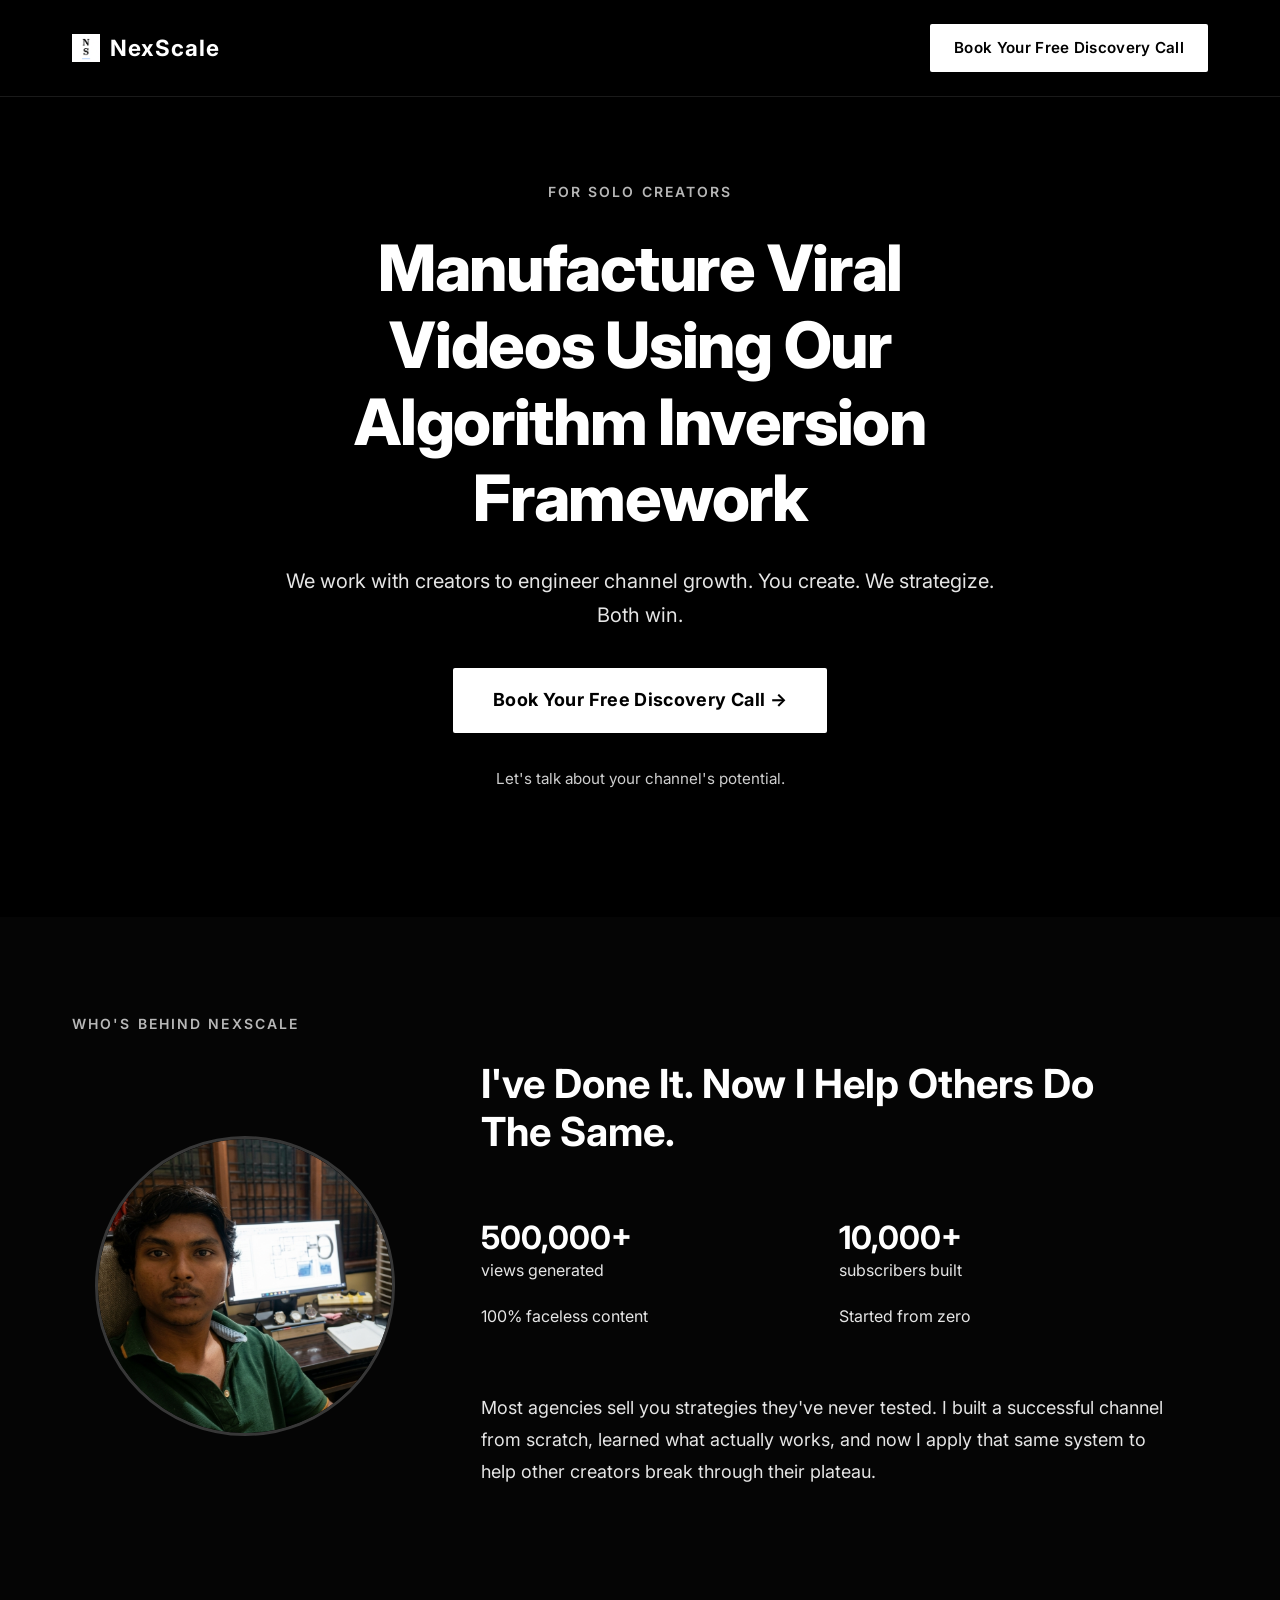
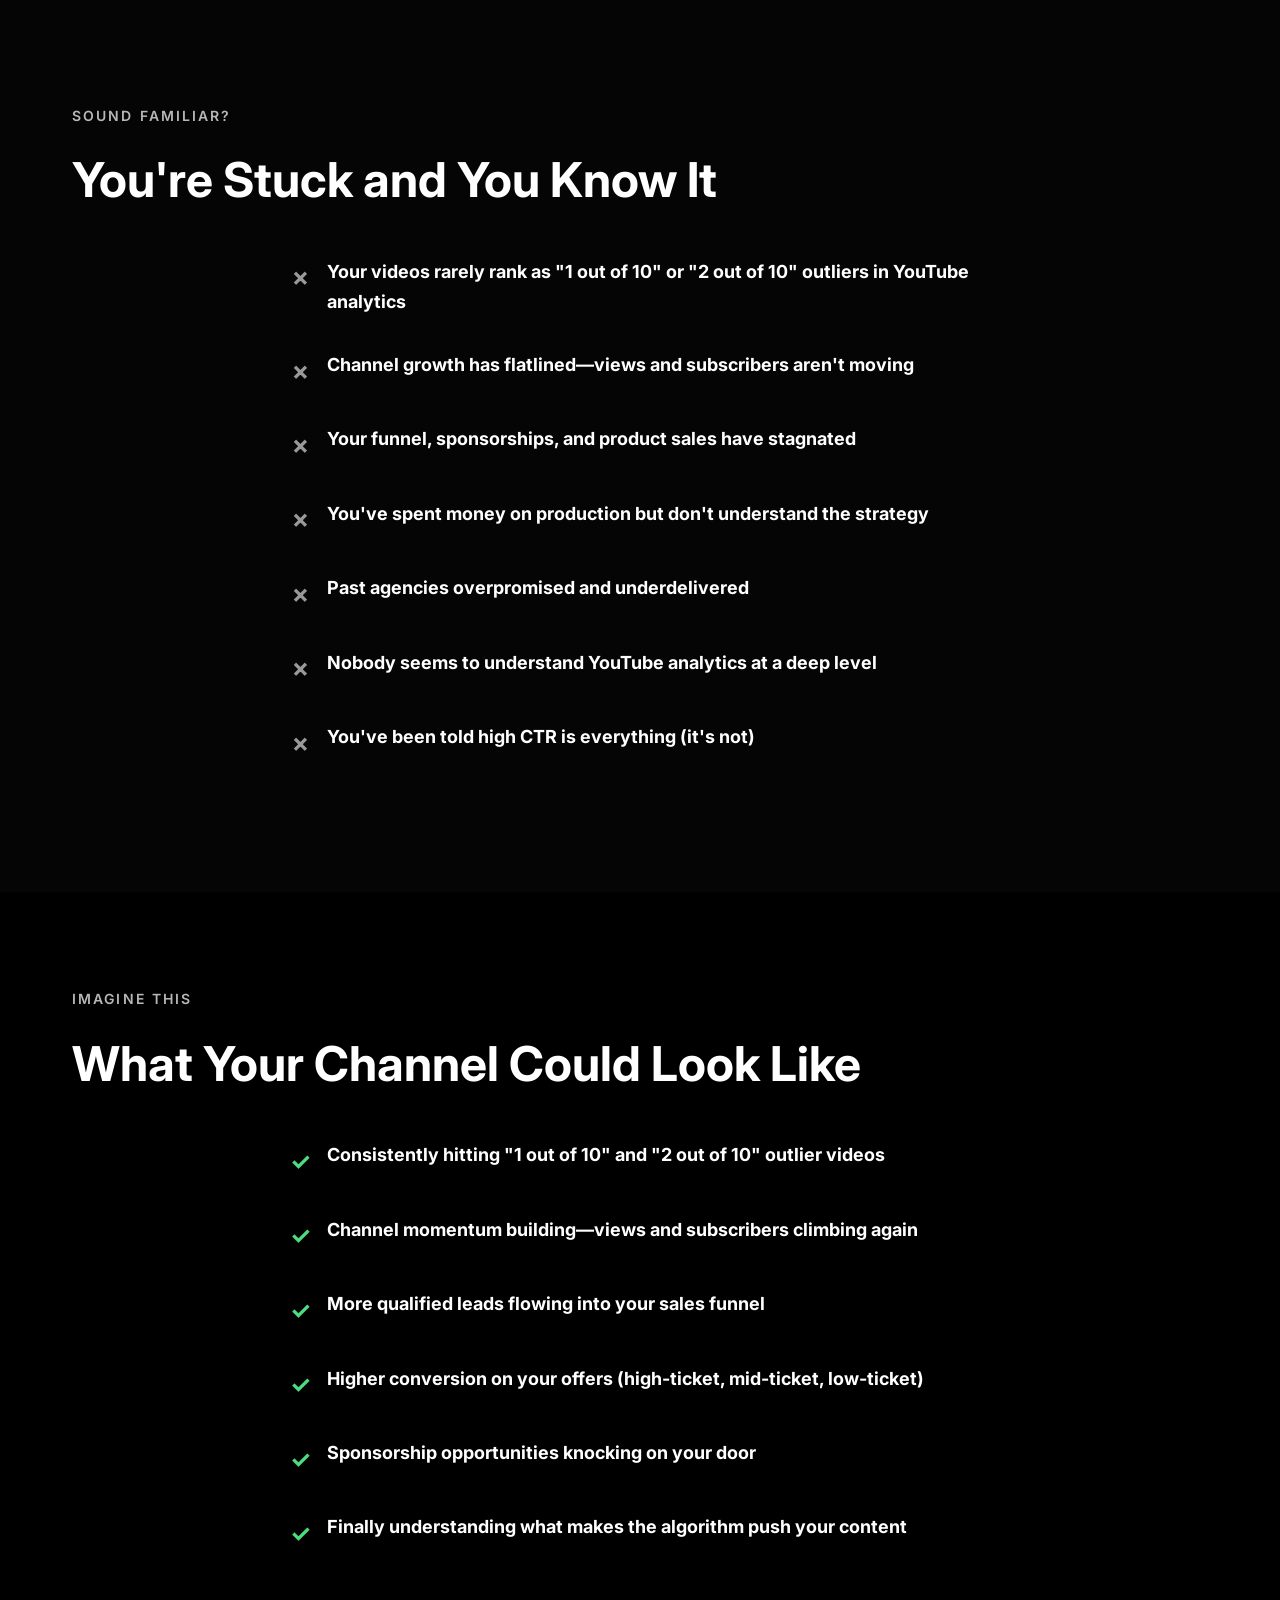
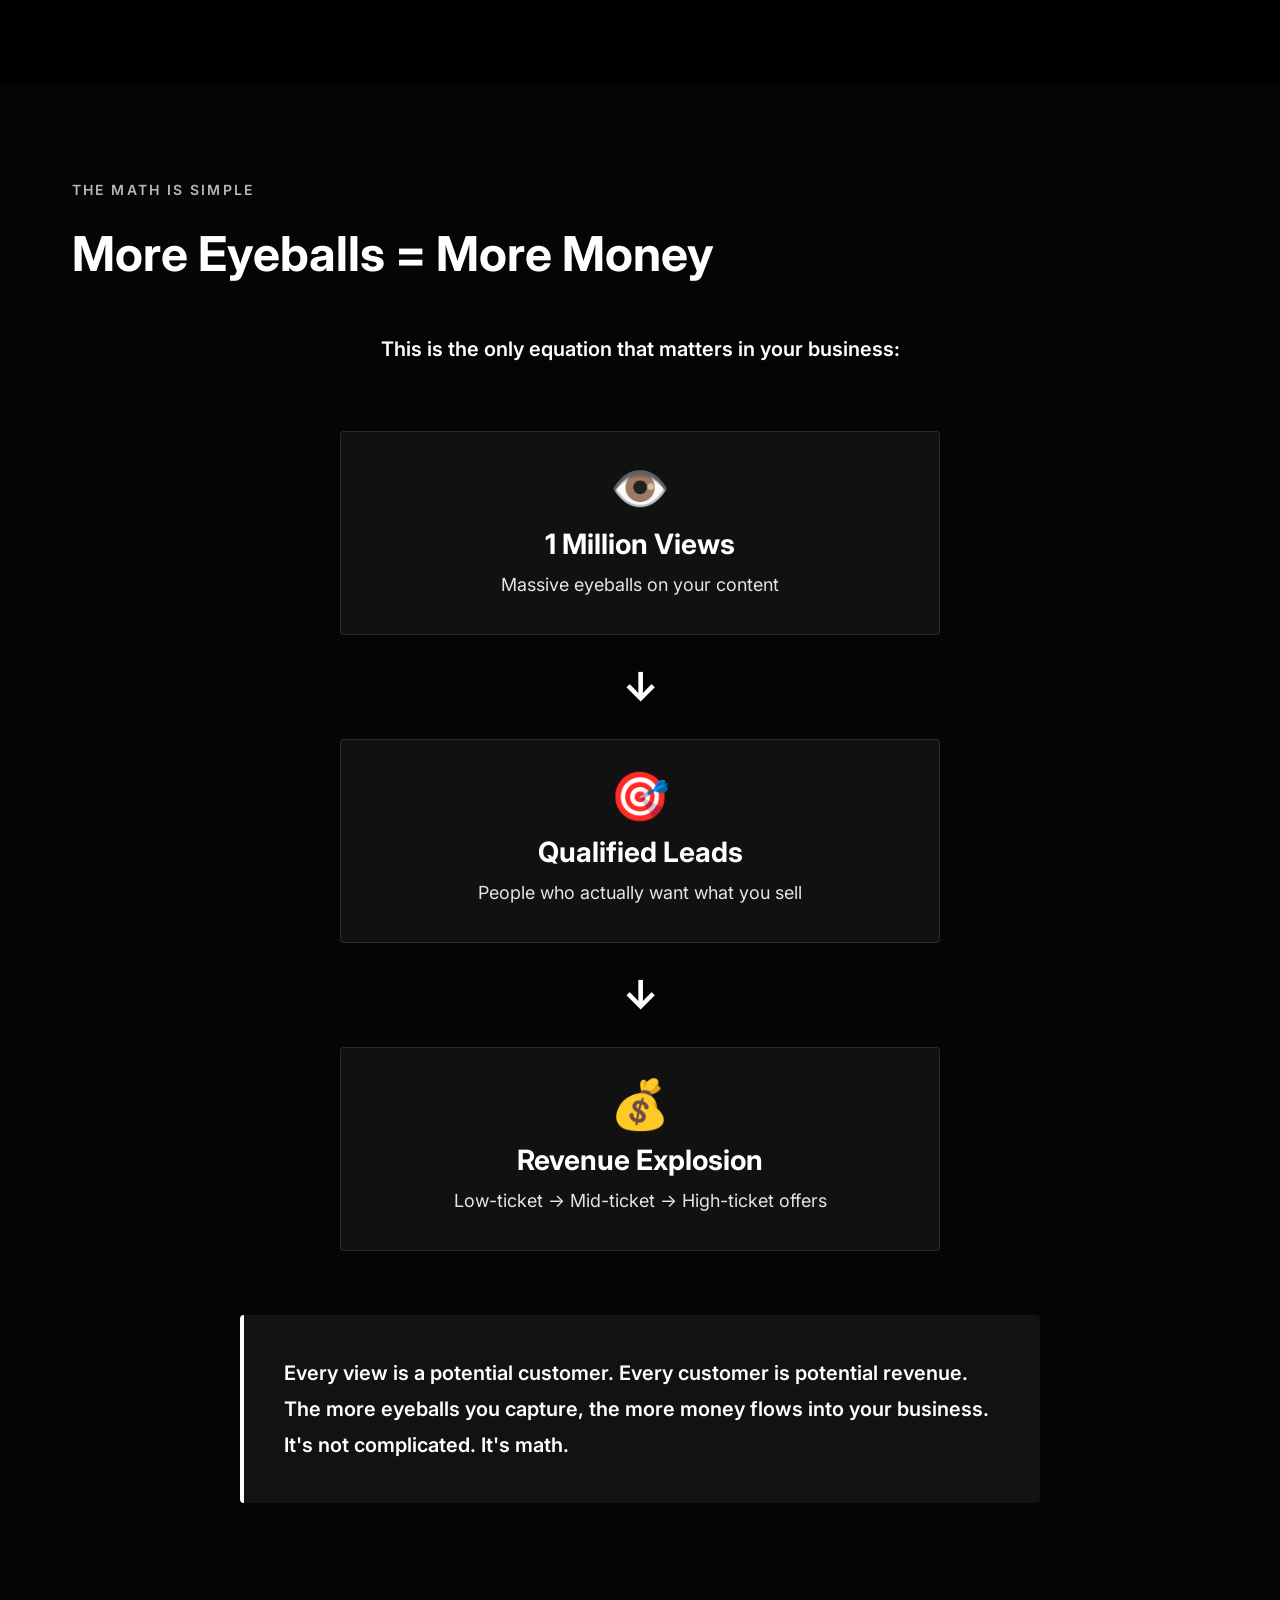
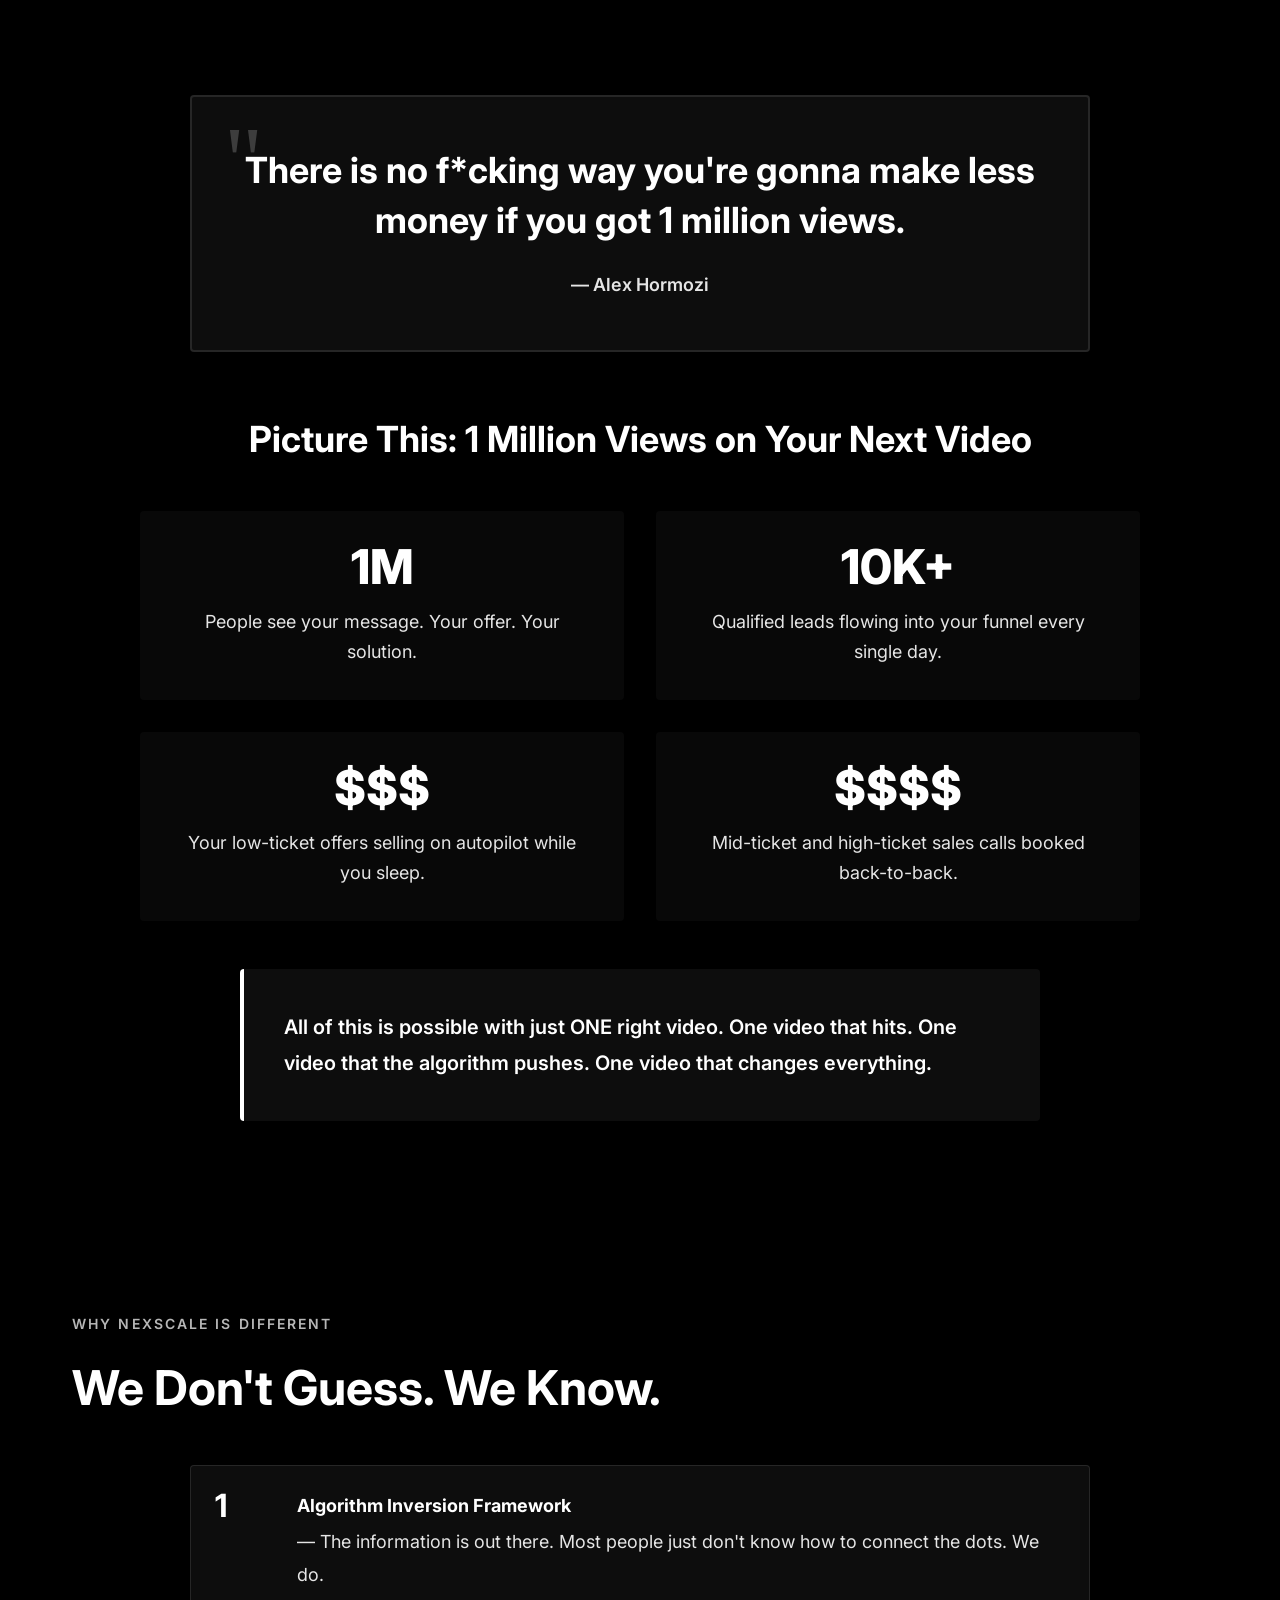
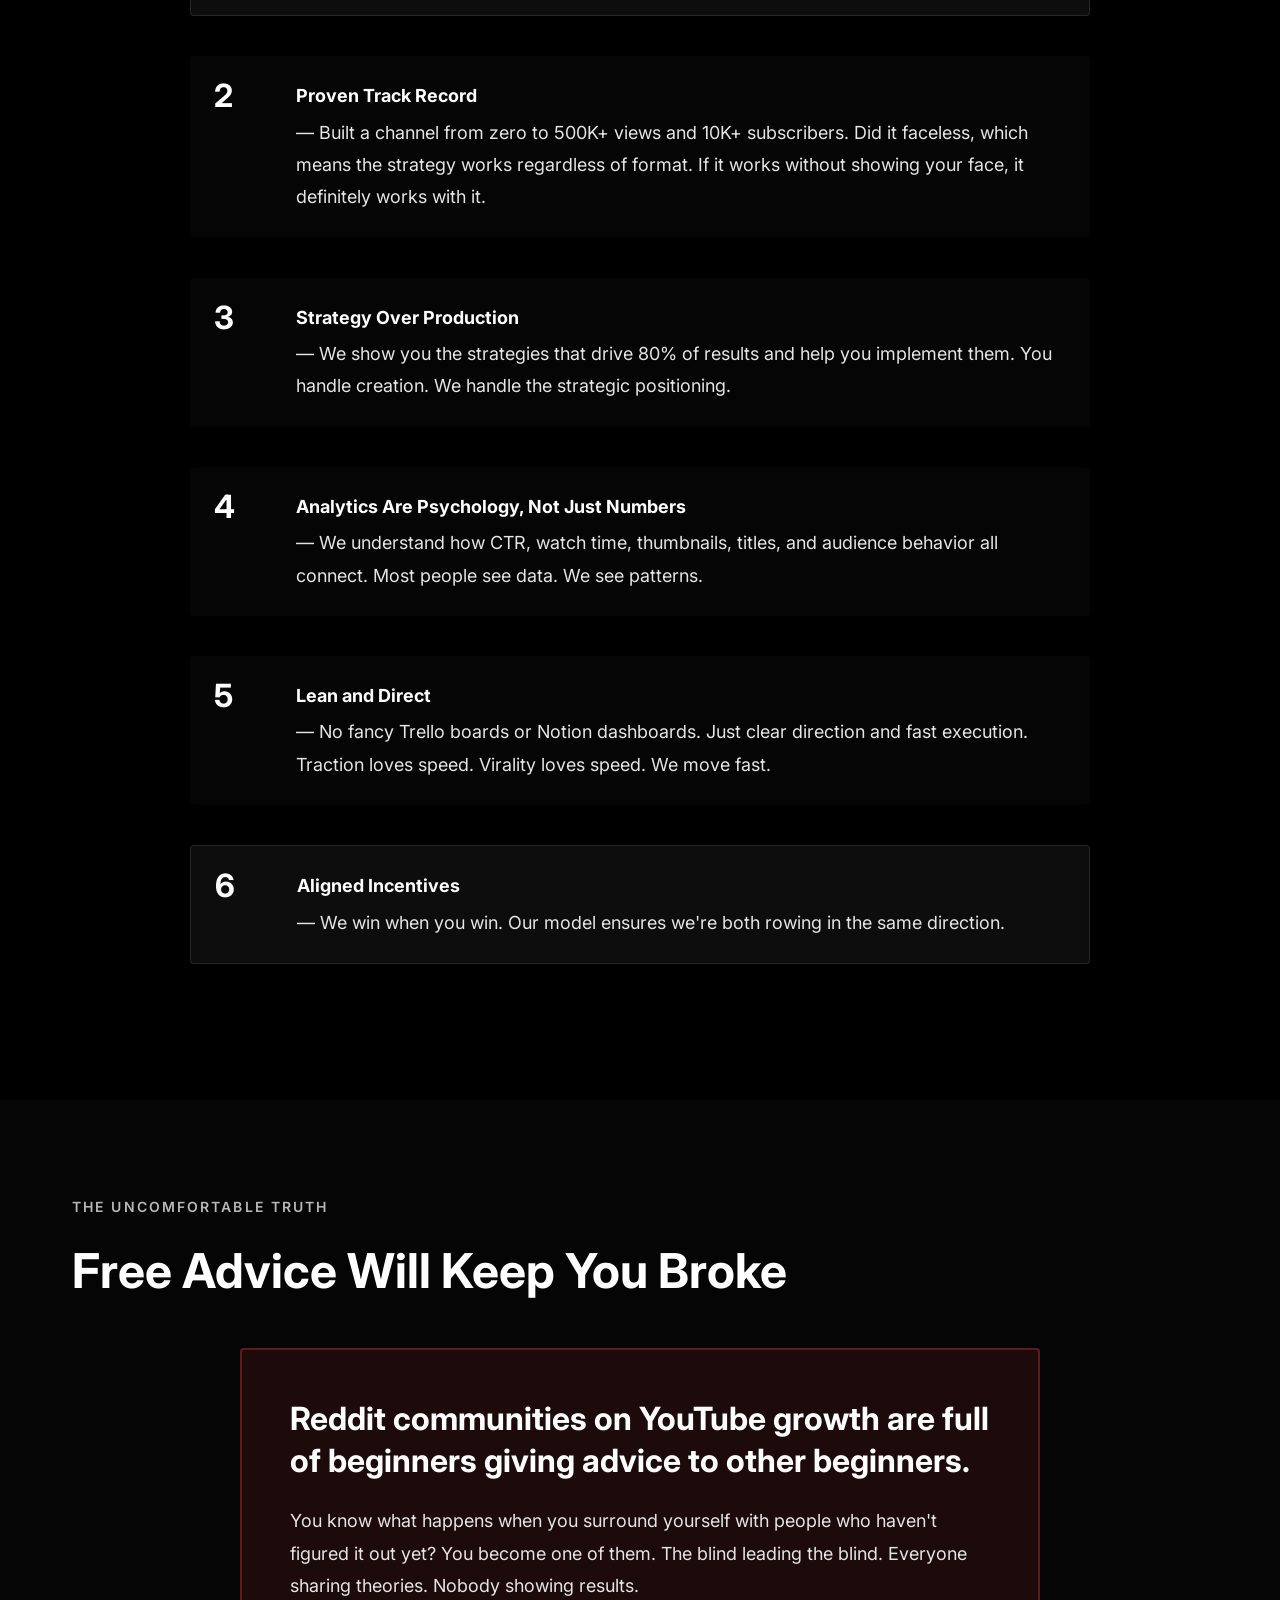
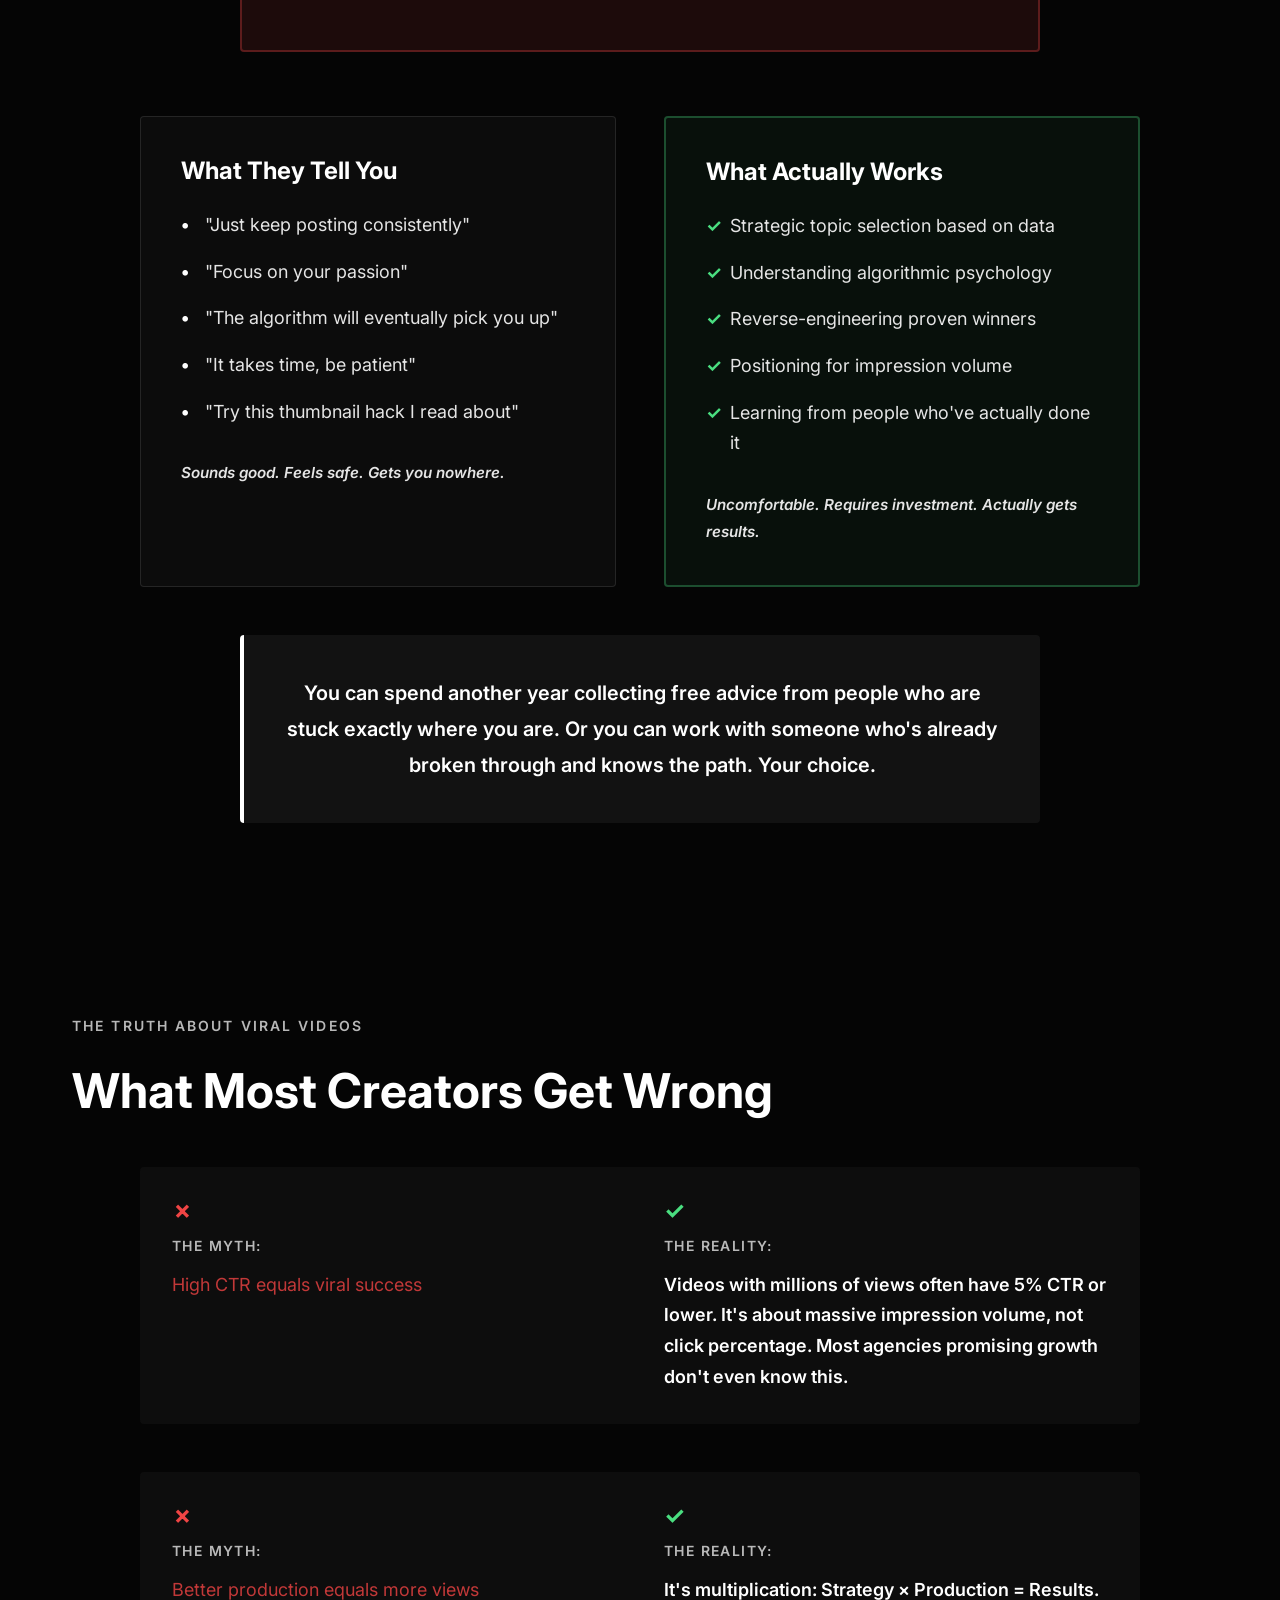
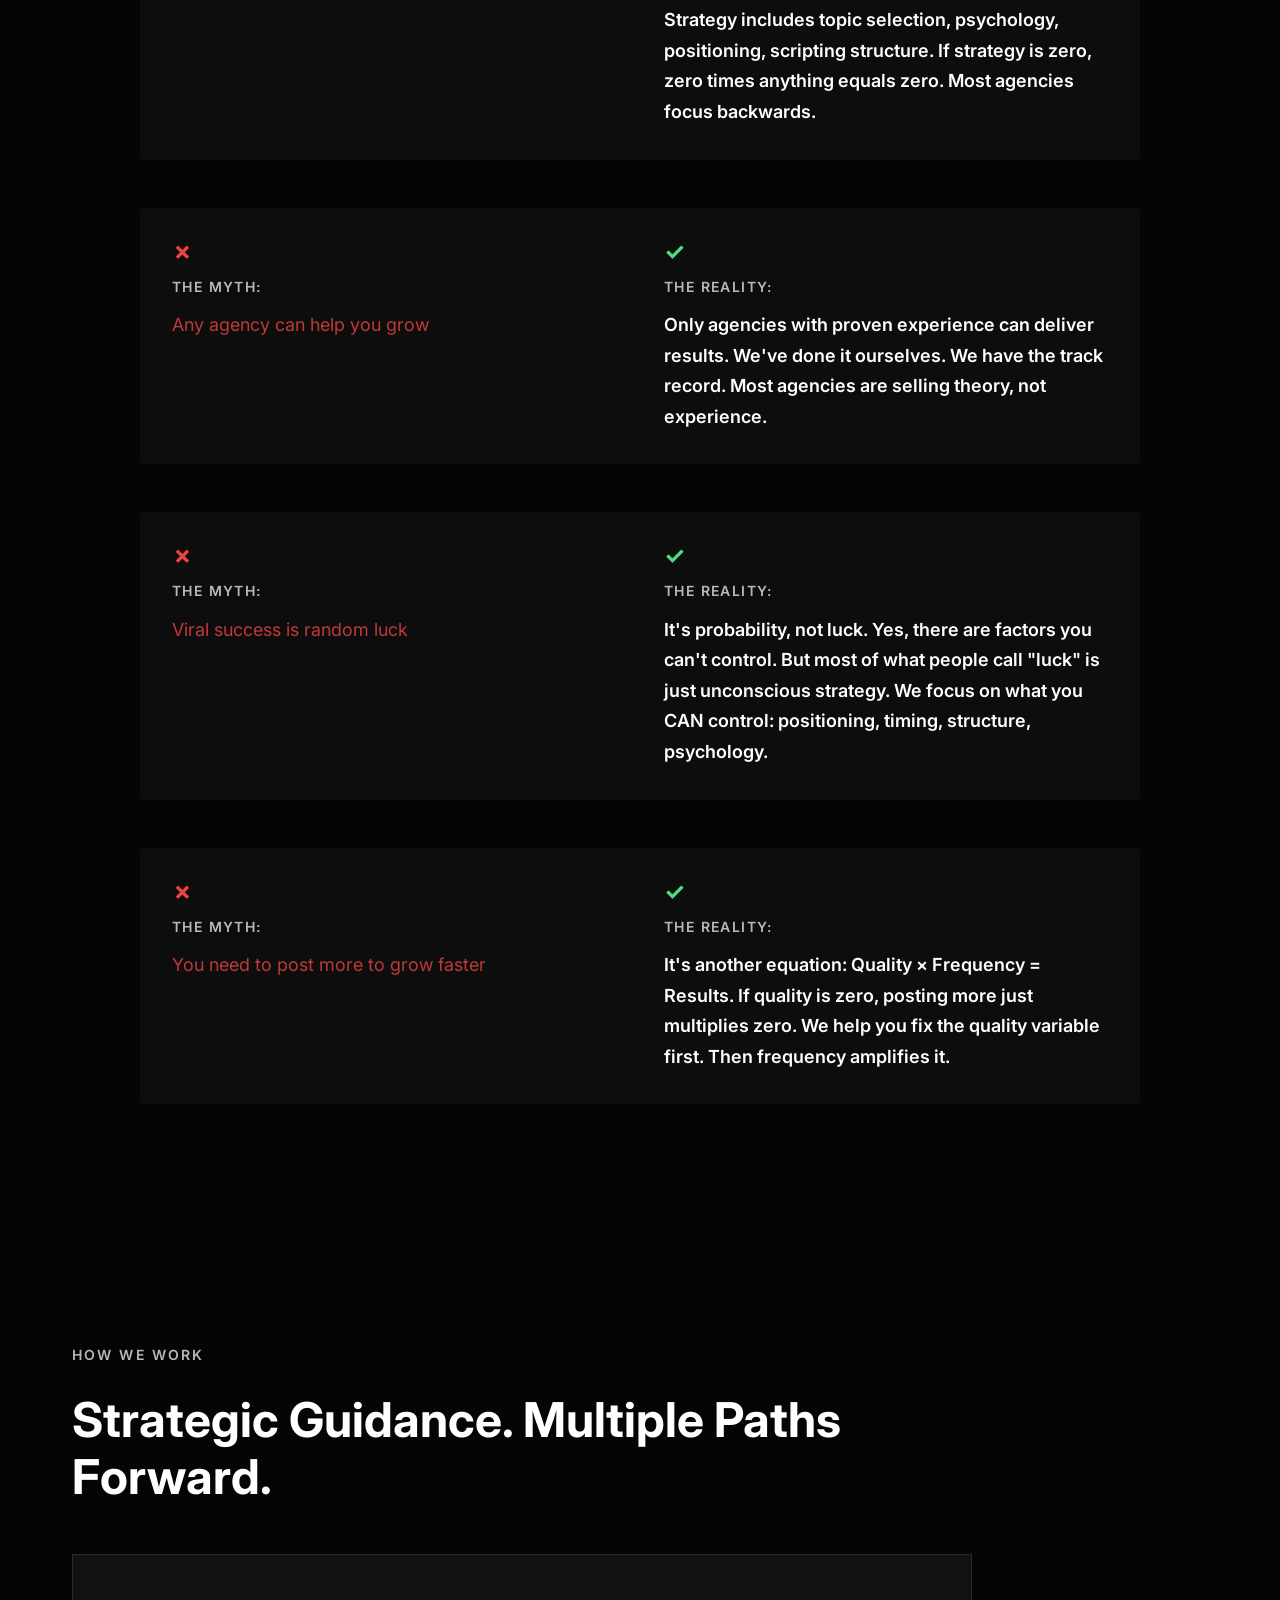
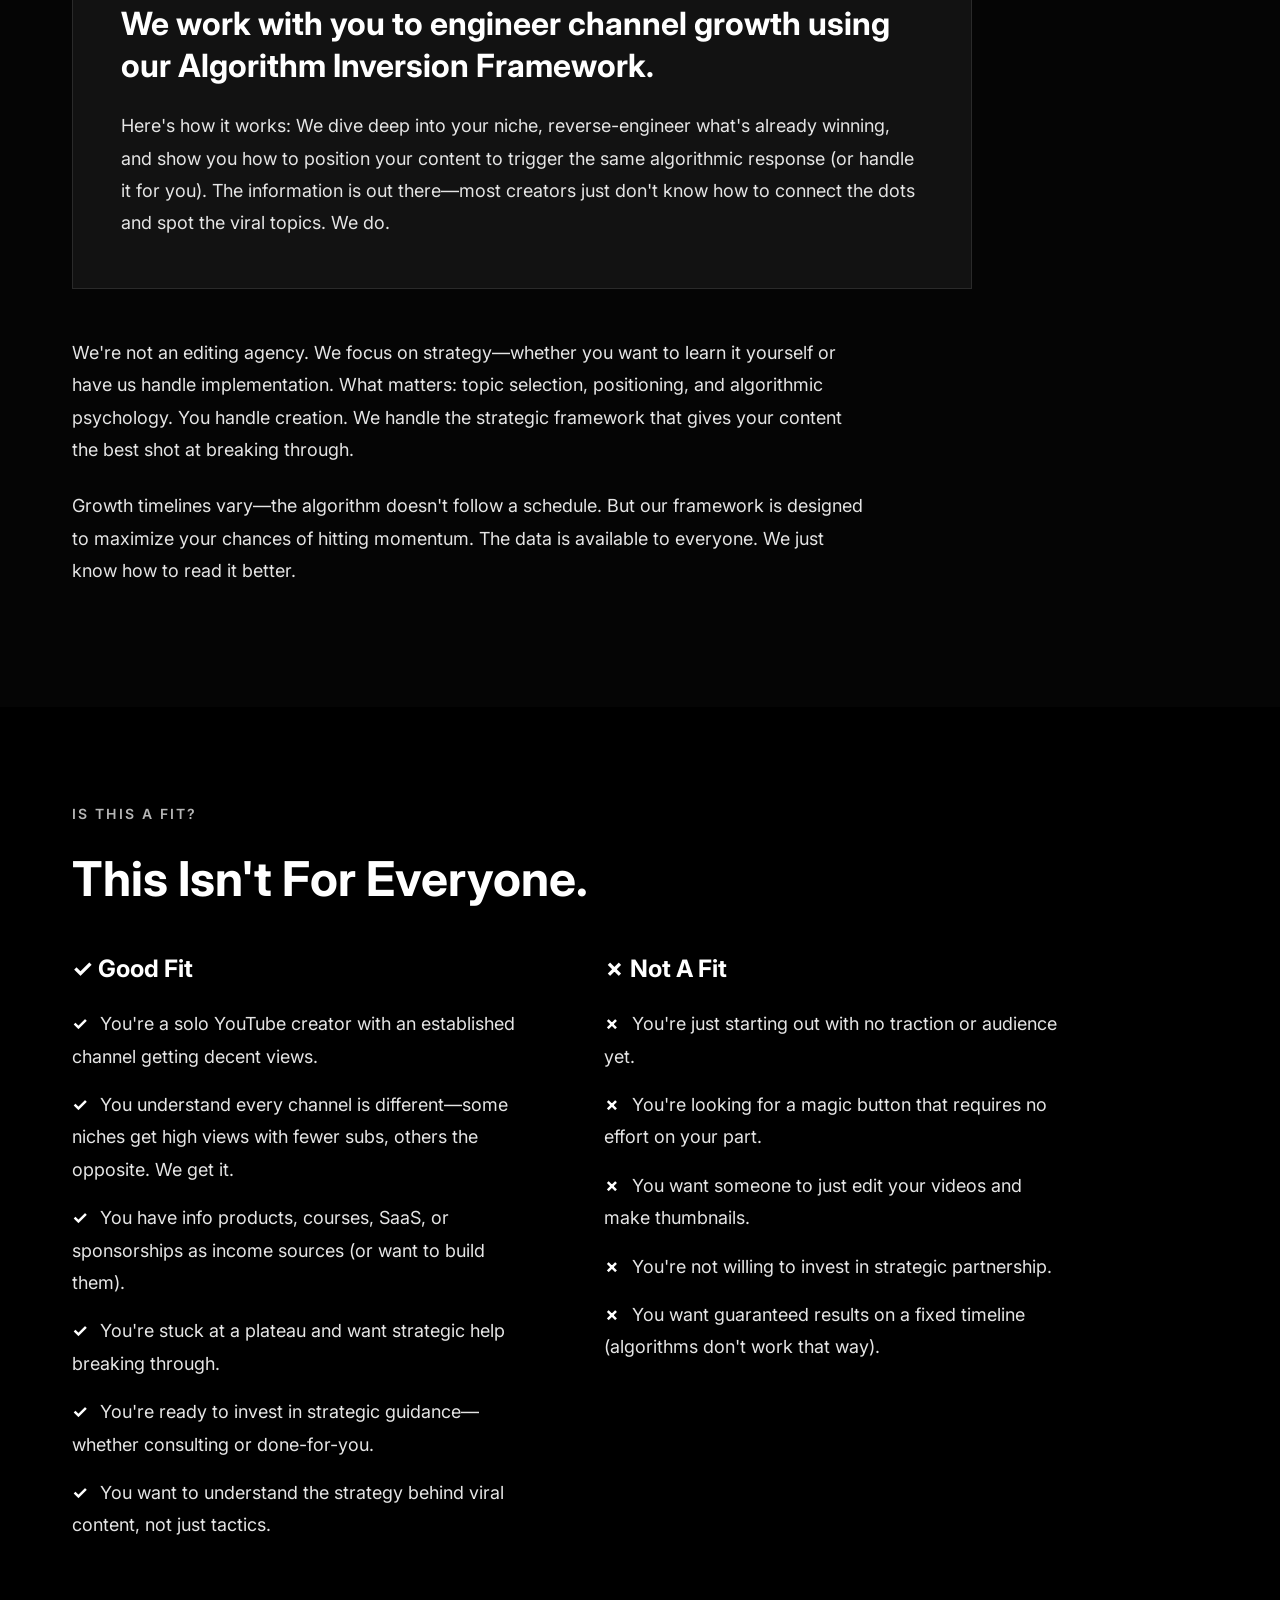
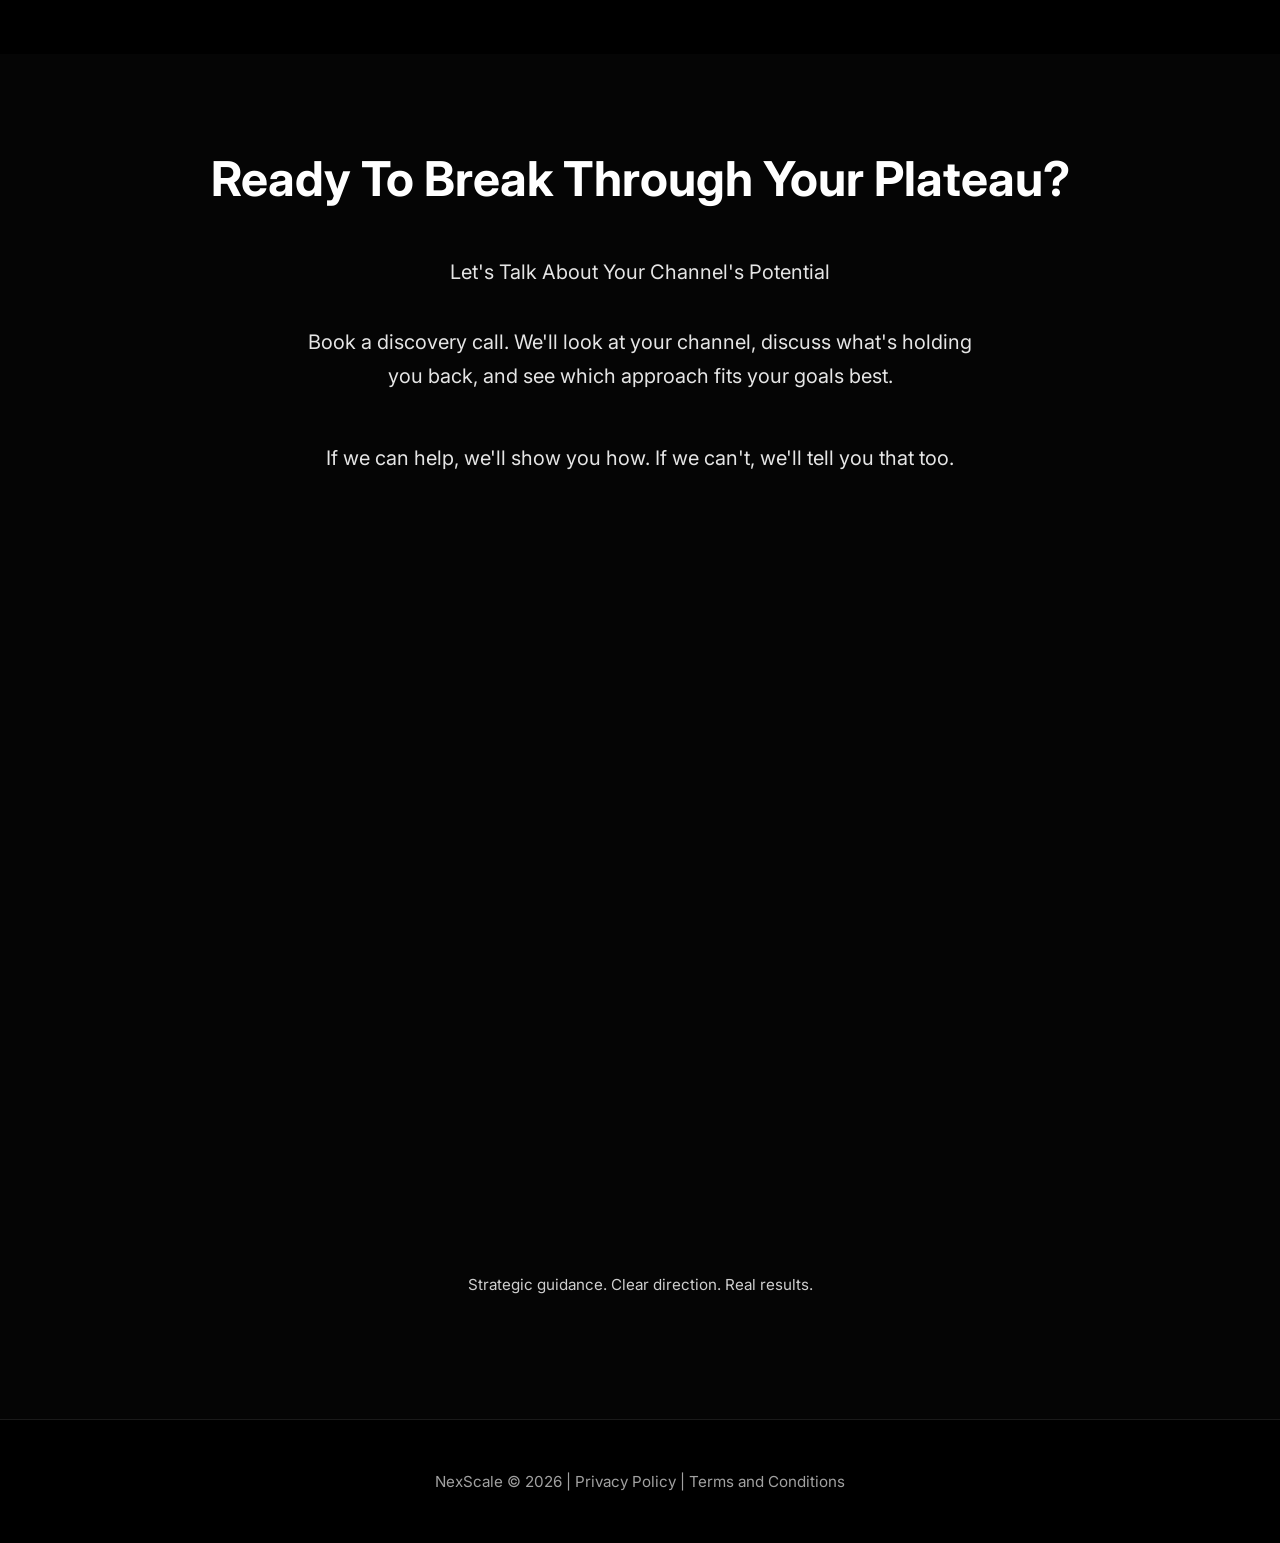
==== index.html @ 8b7f8421 "inititals" ====
﻿<!DOCTYPE html>
<html lang="en">
<head>
    <meta charset="UTF-8">
    <meta name="viewport" content="width=device-width, initial-scale=1.0">
    <title>NexScale - Trigger 10X YouTube Growth With Our Algorithm Inversion Framework</title>
    <link rel="stylesheet" href="styles.css">
    <link rel="preconnect" href="https://fonts.googleapis.com">
    <link rel="preconnect" href="https://fonts.gstatic.com" crossorigin>
    <link href="https://fonts.googleapis.com/css2?family=Inter:wght@400;500;600;700;800&display=swap" rel="stylesheet">
</head>
<body>
    <!-- NAV BAR -->
    <nav class="navbar">
        <div class="nav-container">
            <div class="logo">
                <img src="Logo/NexScale Logos/n-s.png" alt="NexScale logo">
                <span class="logo-text">NexScale</span>
            </div>
            <a href="#book-call" class="nav-cta">Book Your Free Discovery Call</a>
        </div>
    </nav>

    <!-- HERO SECTION -->
    <section class="hero">
        <div class="container">
            <div class="eyebrow">FOR SOLO CREATORS</div>
            <h1 class="hero-headline">Manufacture Viral Videos Using Our Algorithm Inversion Framework</h1>
            <p class="hero-subheadline">We work with creators to engineer channel growth. You create. We strategize. Both win.</p>
            <a href="#book-call" class="cta-button primary">Book Your Free Discovery Call →</a>
            <p class="trust-note">Let's talk about your channel's potential.</p>
        </div>
    </section>

    <!-- FOUNDER SECTION -->
    <section class="founder-section">
        <div class="container">
            <div class="section-label">WHO'S BEHIND NEXSCALE</div>
            <div class="founder-content">
                <div class="founder-photo-container">
                    <img src="img/pfp2-modified.png" alt="NexScale founder - YouTube creator with 500,000+ views and 10,000+ subscribers" class="founder-photo">
                </div>
                <div class="founder-text">
                    <h2 class="founder-positioning">I've Done It. Now I Help Others Do The Same.</h2>
                    <div class="founder-achievements">
                        <div class="achievement-item">
                            <span class="achievement-number">500,000+</span>
                            <span class="achievement-label">views generated</span>
                        </div>
                        <div class="achievement-item">
                            <span class="achievement-number">10,000+</span>
                            <span class="achievement-label">subscribers built</span>
                        </div>
                        <div class="achievement-item">
                            <span class="achievement-label">100% faceless content</span>
                        </div>
                        <div class="achievement-item">
                            <span class="achievement-label">Started from zero</span>
                        </div>
                    </div>
                    <p class="founder-differentiator">Most agencies sell you strategies they've never tested. I built a successful channel from scratch, learned what actually works, and now I apply that same system to help other creators break through their plateau.</p>
                </div>
            </div>
        </div>
    </section>

    <!-- PAIN SECTION -->
    <section class="pain-section">
        <div class="container">
            <div class="section-label">SOUND FAMILIAR?</div>
            <h2 class="section-headline">You're Stuck and You Know It</h2>
            <ul class="pain-list">
                <li><span class="bullet">✗</span> <strong>Your videos rarely rank as "1 out of 10" or "2 out of 10" outliers in YouTube analytics</strong></li>
                <li><span class="bullet">✗</span> <strong>Channel growth has flatlined—views and subscribers aren't moving</strong></li>
                <li><span class="bullet">✗</span> <strong>Your funnel, sponsorships, and product sales have stagnated</strong></li>
                <li><span class="bullet">✗</span> <strong>You've spent money on production but don't understand the strategy</strong></li>
                <li><span class="bullet">✗</span> <strong>Past agencies overpromised and underdelivered</strong></li>
                <li><span class="bullet">✗</span> <strong>Nobody seems to understand YouTube analytics at a deep level</strong></li>
                <li><span class="bullet">✗</span> <strong>You've been told high CTR is everything (it's not)</strong></li>
            </ul>
        </div>
    </section>

    <!-- OUTCOMES SECTION -->
    <section class="outcomes-section">
        <div class="container">
            <div class="section-label">IMAGINE THIS</div>
            <h2 class="section-headline">What Your Channel Could Look Like</h2>
            <ul class="outcome-list">
                <li><span class="bullet">✓</span> <strong>Consistently hitting "1 out of 10" and "2 out of 10" outlier videos</strong></li>
                <li><span class="bullet">✓</span> <strong>Channel momentum building—views and subscribers climbing again</strong></li>
                <li><span class="bullet">✓</span> <strong>More qualified leads flowing into your sales funnel</strong></li>
                <li><span class="bullet">✓</span> <strong>Higher conversion on your offers (high-ticket, mid-ticket, low-ticket)</strong></li>
                <li><span class="bullet">✓</span> <strong>Sponsorship opportunities knocking on your door</strong></li>
                <li><span class="bullet">✓</span> <strong>Finally understanding what makes the algorithm push your content</strong></li>
            </ul>
        </div>
    </section>

    <!-- FUNNEL VISUALIZATION SECTION -->
    <section class="funnel-section">
        <div class="container">
            <div class="section-label">THE MATH IS SIMPLE</div>
            <h2 class="section-headline">More Eyeballs = More Money</h2>
            <p class="funnel-intro">This is the only equation that matters in your business:</p>
            
            <div class="funnel-visual">
                <div class="funnel-stage">
                    <div class="funnel-icon">👁️</div>
                    <h3 class="funnel-stage-title">1 Million Views</h3>
                    <p class="funnel-stage-desc">Massive eyeballs on your content</p>
                </div>
                
                <div class="funnel-arrow">↓</div>
                
                <div class="funnel-stage">
                    <div class="funnel-icon">🎯</div>
                    <h3 class="funnel-stage-title">Qualified Leads</h3>
                    <p class="funnel-stage-desc">People who actually want what you sell</p>
                </div>
                
                <div class="funnel-arrow">↓</div>
                
                <div class="funnel-stage">
                    <div class="funnel-icon">💰</div>
                    <h3 class="funnel-stage-title">Revenue Explosion</h3>
                    <p class="funnel-stage-desc">Low-ticket → Mid-ticket → High-ticket offers</p>
                </div>
            </div>
            
            <div class="funnel-reality">
                <p class="funnel-reality-text">Every view is a potential customer. Every customer is potential revenue. The more eyeballs you capture, the more money flows into your business. It's not complicated. It's math.</p>
            </div>
        </div>
    </section>

    <!-- HORMOZI QUOTE SECTION -->
    <section class="quote-section">
        <div class="container">
            <div class="quote-box">
                <div class="quote-mark">"</div>
                <p class="quote-text">There is no f*cking way you're gonna make less money if you got 1 million views.</p>
                <p class="quote-attribution">— Alex Hormozi</p>
            </div>
            
            <div class="quote-breakdown">
                <h3 class="quote-breakdown-title">Picture This: 1 Million Views on Your Next Video</h3>
                <div class="quote-breakdown-grid">
                    <div class="breakdown-item">
                        <div class="breakdown-number">1M</div>
                        <p class="breakdown-text">People see your message. Your offer. Your solution.</p>
                    </div>
                    <div class="breakdown-item">
                        <div class="breakdown-number">10K+</div>
                        <p class="breakdown-text">Qualified leads flowing into your funnel every single day.</p>
                    </div>
                    <div class="breakdown-item">
                        <div class="breakdown-number">$$$</div>
                        <p class="breakdown-text">Your low-ticket offers selling on autopilot while you sleep.</p>
                    </div>
                    <div class="breakdown-item">
                        <div class="breakdown-number">$$$$</div>
                        <p class="breakdown-text">Mid-ticket and high-ticket sales calls booked back-to-back.</p>
                    </div>
                </div>
                <p class="quote-closer">All of this is possible with just ONE right video. One video that hits. One video that the algorithm pushes. One video that changes everything.</p>
            </div>
        </div>
    </section>

    <!-- DIFFERENTIATORS SECTION -->
    <section class="differentiators-section">
        <div class="container">
            <div class="section-label">WHY NEXSCALE IS DIFFERENT</div>
            <h2 class="section-headline">We Don't Guess. We Know.</h2>
            <ul class="differentiator-list">
                <li class="differentiator-item highlight">
                    <span class="differentiator-number">1</span>
                    <div class="differentiator-content">
                        <strong>Algorithm Inversion Framework</strong> — The information is out there. Most people just don't know how to connect the dots. We do.
                    </div>
                </li>
                <li class="differentiator-item">
                    <span class="differentiator-number">2</span>
                    <div class="differentiator-content">
                        <strong>Proven Track Record</strong> — Built a channel from zero to 500K+ views and 10K+ subscribers. Did it faceless, which means the strategy works regardless of format. If it works without showing your face, it definitely works with it.
                    </div>
                </li>
                <li class="differentiator-item">
                    <span class="differentiator-number">3</span>
                    <div class="differentiator-content">
                        <strong>Strategy Over Production</strong> — We show you the strategies that drive 80% of results and help you implement them. You handle creation. We handle the strategic positioning.
                    </div>
                </li>
                <li class="differentiator-item">
                    <span class="differentiator-number">4</span>
                    <div class="differentiator-content">
                        <strong>Analytics Are Psychology, Not Just Numbers</strong> — We understand how CTR, watch time, thumbnails, titles, and audience behavior all connect. Most people see data. We see patterns.
                    </div>
                </li>
                <li class="differentiator-item">
                    <span class="differentiator-number">5</span>
                    <div class="differentiator-content">
                        <strong>Lean and Direct</strong> — No fancy Trello boards or Notion dashboards. Just clear direction and fast execution. Traction loves speed. Virality loves speed. We move fast.
                    </div>
                </li>
                <li class="differentiator-item highlight">
                    <span class="differentiator-number">6</span>
                    <div class="differentiator-content">
                        <strong>Aligned Incentives</strong> — We win when you win. Our model ensures we're both rowing in the same direction.
                    </div>
                </li>
            </ul>
        </div>
    </section>

    <!-- REDDIT WARNING SECTION -->
    <section class="reddit-warning-section">
        <div class="container">
            <div class="section-label">THE UNCOMFORTABLE TRUTH</div>
            <h2 class="section-headline">Free Advice Will Keep You Broke</h2>
            
            <div class="warning-box">
                <p class="warning-headline">Reddit communities on YouTube growth are full of beginners giving advice to other beginners.</p>
                <p class="warning-body">You know what happens when you surround yourself with people who haven't figured it out yet? You become one of them. The blind leading the blind. Everyone sharing theories. Nobody showing results.</p>
            </div>
            
            <div class="reality-grid">
                <div class="reality-column">
                    <h3 class="reality-title">What They Tell You</h3>
                    <ul class="reality-list">
                        <li>"Just keep posting consistently"</li>
                        <li>"Focus on your passion"</li>
                        <li>"The algorithm will eventually pick you up"</li>
                        <li>"It takes time, be patient"</li>
                        <li>"Try this thumbnail hack I read about"</li>
                    </ul>
                    <p class="reality-label">Sounds good. Feels safe. Gets you nowhere.</p>
                </div>
                
                <div class="reality-column highlight">
                    <h3 class="reality-title">What Actually Works</h3>
                    <ul class="reality-list">
                    <li>Strategic topic selection based on data</li>
                        <li>Understanding algorithmic psychology</li>
                        <li>Reverse-engineering proven winners</li>
                        <li>Positioning for impression volume</li>
                        <li>Learning from people who've actually done it</li>
                    </ul>
                    <p class="reality-label">Uncomfortable. Requires investment. Actually gets results.</p>
                </div>
            </div>
            
            <p class="warning-closer">You can spend another year collecting free advice from people who are stuck exactly where you are. Or you can work with someone who's already broken through and knows the path. Your choice.</p>
        </div>
    </section>

    <!-- MISCONCEPTIONS SECTION -->
    <section class="misconceptions-section">
        <div class="container">
            <div class="section-label">THE TRUTH ABOUT VIRAL VIDEOS</div>
            <h2 class="section-headline">What Most Creators Get Wrong</h2>
            <div class="misconceptions-list">
                <div class="misconception-item">
                    <div class="misconception-wrong">
                        <span class="misconception-icon">✗</span>
                        <span class="misconception-label">The Myth:</span>
                        <p>High CTR equals viral success</p>
                    </div>
                    <div class="misconception-right">
                        <span class="misconception-icon">✓</span>
                        <span class="misconception-label">The Reality:</span>
                        <p>Videos with millions of views often have 5% CTR or lower. It's about massive impression volume, not click percentage. Most agencies promising growth don't even know this.</p>
                    </div>
                </div>
                
                <div class="misconception-item">
                    <div class="misconception-wrong">
                        <span class="misconception-icon">✗</span>
                        <span class="misconception-label">The Myth:</span>
                        <p>Better production equals more views</p>
                    </div>
                    <div class="misconception-right">
                        <span class="misconception-icon">✓</span>
                        <span class="misconception-label">The Reality:</span>
                        <p>It's multiplication: Strategy × Production = Results. Strategy includes topic selection, psychology, positioning, scripting structure. If strategy is zero, zero times anything equals zero. Most agencies focus backwards.</p>
                    </div>
                </div>
                
                <div class="misconception-item">
                    <div class="misconception-wrong">
                        <span class="misconception-icon">✗</span>
                        <span class="misconception-label">The Myth:</span>
                        <p>Any agency can help you grow</p>
                    </div>
                    <div class="misconception-right">
                        <span class="misconception-icon">✓</span>
                        <span class="misconception-label">The Reality:</span>
                        <p>Only agencies with proven experience can deliver results. We've done it ourselves. We have the track record. Most agencies are selling theory, not experience.</p>
                    </div>
                </div>
                
                <div class="misconception-item">
                    <div class="misconception-wrong">
                        <span class="misconception-icon">✗</span>
                        <span class="misconception-label">The Myth:</span>
                        <p>Viral success is random luck</p>
                    </div>
                    <div class="misconception-right">
                        <span class="misconception-icon">✓</span>
                        <span class="misconception-label">The Reality:</span>
                        <p>It's probability, not luck. Yes, there are factors you can't control. But most of what people call "luck" is just unconscious strategy. We focus on what you CAN control: positioning, timing, structure, psychology.</p>
                    </div>
                </div>
                
                <div class="misconception-item">
                    <div class="misconception-wrong">
                        <span class="misconception-icon">✗</span>
                        <span class="misconception-label">The Myth:</span>
                        <p>You need to post more to grow faster</p>
                    </div>
                    <div class="misconception-right">
                        <span class="misconception-icon">✓</span>
                        <span class="misconception-label">The Reality:</span>
                        <p>It's another equation: Quality × Frequency = Results. If quality is zero, posting more just multiplies zero. We help you fix the quality variable first. Then frequency amplifies it.</p>
                    </div>
                </div>
            </div>
        </div>
    </section>

    <!-- OFFER CONTEXT SECTION -->
    <section class="offer-context">
        <div class="container">
            <div class="section-label">HOW WE WORK</div>
            <h2 class="section-headline">Strategic Guidance. Multiple Paths Forward.</h2>
            <div class="highlight-box">
                <p class="highlight-text">We work with you to engineer channel growth using our Algorithm Inversion Framework.</p>
                <p>Here's how it works: We dive deep into your niche, reverse-engineer what's already winning, and show you how to position your content to trigger the same algorithmic response (or handle it for you). The information is out there—most creators just don't know how to connect the dots and spot the viral topics. We do.</p>
            </div>
            <p class="risk-body">We're not an editing agency. We focus on strategy—whether you want to learn it yourself or have us handle implementation. What matters: topic selection, positioning, and algorithmic psychology. You handle creation. We handle the strategic framework that gives your content the best shot at breaking through.</p>
            <p class="risk-body">Growth timelines vary—the algorithm doesn't follow a schedule. But our framework is designed to maximize your chances of hitting momentum. The data is available to everyone. We just know how to read it better.</p>
        </div>
    </section>

    <!-- WHO THIS IS FOR -->
    <section class="who-this-is-for">
        <div class="container">
            <div class="section-label">IS THIS A FIT?</div>
            <h2 class="section-headline">This Isn't For Everyone.</h2>
            <div class="comparison-grid">
                <div class="comparison-column good-fit">
                    <h3 class="comparison-title">✓ Good Fit</h3>
                    <ul class="comparison-list">
                        <li>You're a solo YouTube creator with an established channel getting decent views.</li>
                        <li>You understand every channel is different—some niches get high views with fewer subs, others the opposite. We get it.</li>
                        <li>You have info products, courses, SaaS, or sponsorships as income sources (or want to build them).</li>
                        <li>You're stuck at a plateau and want strategic help breaking through.</li>
                        <li>You're ready to invest in strategic guidance—whether consulting or done-for-you.</li>
                        <li>You want to understand the strategy behind viral content, not just tactics.</li>
                    </ul>
                </div>
                <div class="comparison-column not-fit">
                    <h3 class="comparison-title">✗ Not A Fit</h3>
                    <ul class="comparison-list">
                        <li>You're just starting out with no traction or audience yet.</li>
                        <li>You're looking for a magic button that requires no effort on your part.</li>
                        <li>You want someone to just edit your videos and make thumbnails.</li>
                        <li>You're not willing to invest in strategic partnership.</li>
                        <li>You want guaranteed results on a fixed timeline (algorithms don't work that way).</li>
                    </ul>
                </div>
            </div>
        </div>
    </section>

    <!-- FINAL CTA SECTION -->
    <section class="final-cta" id="book-call">
        <div class="container">
            <h2 class="section-headline">Ready To Break Through Your Plateau?</h2>
            <p class="hero-subheadline">Let's Talk About Your Channel's Potential</p>
            <p class="cta-description">Book a discovery call. We'll look at your channel, discuss what's holding you back, and see which approach fits your goals best.</p>
            <p class="cta-description">If we can help, we'll show you how. If we can't, we'll tell you that too.</p>
            
            <!-- Calendly inline widget begin -->
            <div class="calendly-inline-widget" data-url="https://calendly.com/prathamesh-sys/15-minute-discovery-call?background_color=000000&text_color=ffffff&primary_color=ffffff" style="min-width:320px;height:700px;"></div>
            <script type="text/javascript" src="https://assets.calendly.com/assets/external/widget.js" async></script>
            <!-- Calendly inline widget end -->
            
            <p class="cta-note">Strategic guidance. Clear direction. Real results.</p>
        </div>
    </section>

    <!-- FOOTER -->
    <footer class="footer">
        <div class="container">
            <p>NexScale © 2026 | <a href="privacy-policy.html" style="color: inherit; text-decoration: none;">Privacy Policy</a> | <a href="terms-and-conditions.html" style="color: inherit; text-decoration: none;">Terms and Conditions</a></p>
        </div>
    </footer>

    <script>
        // Smooth scroll to #book-call anchor
        document.addEventListener('DOMContentLoaded', function() {
            // Get all links that point to #book-call
            const bookCallLinks = document.querySelectorAll('a[href="#book-call"]');
            
            bookCallLinks.forEach(function(link) {
                link.addEventListener('click', function(e) {
                    e.preventDefault();
                    
                    // Find the target element
                    const targetElement = document.querySelector('#book-call');
                    
                    if (targetElement) {
                        // Smooth scroll to the target
                        targetElement.scrollIntoView({
                            behavior: 'smooth',
                            block: 'start'
                        });
                    }
                });
            });
        });
    </script>
</body>
</html>
---- styles.css ----
/* Reset and Base Styles */
* {
    margin: 0;
    padding: 0;
    box-sizing: border-box;
}

:root {
    --bg-black: #000000;
    --text-white: #ffffff;
    --text-gray: #e5e5e5;
    --spacing-unit: 1rem;
}

body {
    font-family: 'Inter', sans-serif;
    background-color: var(--bg-black);
    color: var(--text-white);
    line-height: 1.6;
    font-size: 18px;
    -webkit-font-smoothing: antialiased;
    -moz-osx-font-smoothing: grayscale;
}

.container {
    max-width: 1200px;
    margin: 0 auto;
    padding: 0 2rem;
}

/* Typography */
h1, h2, h3 {
    font-family: 'Inter', sans-serif;
    font-weight: 700;
    line-height: 1.2;
    margin-bottom: 1.5rem;
}

h1 {
    font-size: clamp(2.5rem, 5vw, 4rem);
    font-weight: 800;
    letter-spacing: -0.02em;
}

h2 {
    font-size: clamp(2rem, 4vw, 3rem);
    font-weight: 700;
}

h3 {
    font-size: clamp(1.5rem, 3vw, 2rem);
    font-weight: 600;
}

p {
    margin-bottom: 1.5rem;
    font-size: 1.125rem;
    line-height: 1.8;
    color: var(--text-gray);
}

strong {
    font-weight: 700;
    color: var(--text-white);
}

/* Navigation */
.navbar {
    position: sticky;
    top: 0;
    background-color: var(--bg-black);
    border-bottom: 1px solid rgba(255, 255, 255, 0.1);
    z-index: 1000;
    padding: 1.5rem 0;
}

.nav-container {
    max-width: 1200px;
    margin: 0 auto;
    padding: 0 2rem;
    display: flex;
    justify-content: space-between;
    align-items: center;
}

.logo {
    display: inline-flex;
    align-items: center;
    gap: 0.6rem;
}

.logo img {
    height: 28px;
    width: auto;
    display: block;
}

.logo-text {
    font-family: 'Inter', sans-serif;
    font-size: 1.4rem;
    font-weight: 700;
    color: var(--text-white);
    letter-spacing: 0.05em;
}

.nav-cta {
    font-family: 'Inter', sans-serif;
    font-size: 0.95rem;
    font-weight: 600;
    color: var(--bg-black);
    background-color: var(--text-white);
    padding: 0.75rem 1.5rem;
    text-decoration: none;
    border-radius: 2px;
    transition: opacity 0.2s;
    letter-spacing: 0.02em;
    display: inline-flex;
    align-items: center;
    justify-content: center;
    min-height: 44px;
}

.nav-cta:hover {
    opacity: 0.9;
}

/* Hero Section */
.hero {
    padding: clamp(4rem, 8vh, 6rem) 0 clamp(5rem, 10vh, 8rem);
    text-align: center;
    min-height: calc(100vh - 80px); /* Ensure content visible above fold on desktop */
    display: flex;
    align-items: center;
}

.hero .container {
    max-width: 800px; /* Maximum width constraint for readability */
}

.eyebrow {
    font-family: 'Inter', sans-serif;
    font-size: clamp(0.75rem, 1.5vw, 0.875rem);
    font-weight: 600;
    letter-spacing: 0.15em;
    text-transform: uppercase;
    color: var(--text-gray);
    margin-bottom: clamp(1.5rem, 3vh, 2rem);
    opacity: 0.8;
}

.hero-headline {
    margin-bottom: clamp(1.5rem, 3vh, 2rem);
    max-width: 100%;
    margin-left: auto;
    margin-right: auto;
}

.hero-subheadline {
    max-width: 100%;
    margin: 0 auto clamp(2rem, 4vh, 3rem);
    font-size: clamp(1.125rem, 2.5vw, 1.25rem);
    line-height: 1.7;
}

.cta-button {
    display: inline-block;
    font-family: 'Inter', sans-serif;
    font-size: clamp(1rem, 2vw, 1.125rem);
    font-weight: 700;
    color: var(--bg-black);
    background-color: var(--text-white);
    padding: clamp(1rem, 2vh, 1.25rem) clamp(2rem, 4vw, 2.5rem);
    text-decoration: none;
    border-radius: 2px;
    transition: opacity 0.2s;
    letter-spacing: 0.02em;
    margin-bottom: clamp(1rem, 2vh, 1.5rem);
    min-height: 44px; /* Ensure touch target size */
}

.cta-button:hover {
    opacity: 0.9;
}

.trust-note {
    font-size: clamp(0.875rem, 1.5vw, 0.95rem);
    color: var(--text-gray);
    opacity: 0.9;
    margin-top: clamp(0.75rem, 1.5vh, 1rem);
}

/* Section Styles */
section {
    padding: 6rem 0;
}

.section-label {
    font-family: 'Inter', sans-serif;
    font-size: 0.875rem;
    font-weight: 600;
    letter-spacing: 0.15em;
    text-transform: uppercase;
    color: var(--text-gray);
    margin-bottom: 1.5rem;
    opacity: 0.8;
}

.section-headline {
    margin-bottom: 3rem;
    max-width: 900px;
}

/* Founder Section */
.founder-section {
    background-color: rgba(255, 255, 255, 0.02);
    padding: 6rem 0;
}

.founder-content {
    display: grid;
    grid-template-columns: 1fr 2fr;
    gap: 4rem;
    align-items: center;
    max-width: 1100px;
}

.founder-photo-container {
    display: flex;
    justify-content: center;
    align-items: center;
}

.founder-photo {
    width: 100%;
    max-width: 300px;
    height: auto;
    aspect-ratio: 1 / 1;
    object-fit: contain;
    border-radius: 50%;
    border: 3px solid rgba(255, 255, 255, 0.2);
}

.founder-text {
    display: flex;
    flex-direction: column;
    gap: 1.5rem;
}

.founder-positioning {
    font-family: 'Inter', sans-serif;
    font-size: clamp(1.75rem, 3.5vw, 2.5rem);
    font-weight: 700;
    color: var(--text-white);
    margin-bottom: 1rem;
    line-height: 1.2;
}

.founder-achievements {
    display: grid;
    grid-template-columns: repeat(2, 1fr);
    gap: 1.5rem;
    margin: 1.5rem 0;
}

.achievement-item {
    display: flex;
    flex-direction: column;
    gap: 0.25rem;
}

.achievement-number {
    font-family: 'Inter', sans-serif;
    font-size: clamp(1.5rem, 3vw, 2rem);
    font-weight: 700;
    color: var(--text-white);
    line-height: 1.1;
}

.achievement-label {
    font-family: 'Inter', sans-serif;
    font-size: 1rem;
    color: var(--text-gray);
    line-height: 1.4;
}

.founder-differentiator {
    font-size: 1.125rem;
    line-height: 1.8;
    color: var(--text-gray);
    margin-top: 1rem;
}

/* Pain Section */
.pain-section {
    background-color: rgba(255, 255, 255, 0.02);
    padding: 6rem 0;
}

.pain-list {
    list-style: none;
    max-width: 700px; /* Maximum width constraint for readability */
    margin: 0 auto; /* Center the list */
}

.pain-list li {
    display: flex;
    align-items: flex-start;
    margin-bottom: 2rem; /* Adequate spacing for scannable layout */
    font-size: 1.125rem;
    line-height: 1.7;
    color: var(--text-gray);
}

.pain-list .bullet {
    font-size: 1.5rem;
    margin-right: 1rem;
    color: #999999; /* Gray color for visual bullets */
    flex-shrink: 0;
    margin-top: 0.1rem;
    font-weight: 700;
}

/* Outcomes Section */
.outcomes-section {
    padding: 6rem 0;
}

.outcome-list {
    list-style: none;
    max-width: 700px; /* Maximum width constraint for readability */
    margin: 0 auto; /* Center the list */
}

.outcome-list li {
    display: flex;
    align-items: flex-start;
    margin-bottom: 2rem; /* Adequate spacing for scannable layout */
    font-size: 1.125rem;
    line-height: 1.7;
    color: var(--text-gray);
}

.outcome-list .bullet {
    font-size: 1.5rem;
    margin-right: 1rem;
    color: #4ade80; /* Green color for positive visual indicators */
    flex-shrink: 0;
    margin-top: 0.1rem;
    font-weight: 700;
}

/* Funnel Section */
.funnel-section {
    background-color: rgba(255, 255, 255, 0.02);
    padding: 6rem 0;
}

.funnel-intro {
    text-align: center;
    font-size: 1.25rem;
    color: var(--text-white);
    margin-bottom: 4rem;
    font-weight: 600;
}

.funnel-visual {
    max-width: 600px;
    margin: 0 auto 4rem;
    display: flex;
    flex-direction: column;
    align-items: center;
    gap: 2rem;
}

.funnel-stage {
    text-align: center;
    padding: 2rem;
    background-color: rgba(255, 255, 255, 0.05);
    border: 1px solid rgba(255, 255, 255, 0.1);
    border-radius: 4px;
    width: 100%;
    transition: transform 0.2s, background-color 0.2s;
}

.funnel-stage:hover {
    transform: translateY(-4px);
    background-color: rgba(255, 255, 255, 0.08);
}

.funnel-icon {
    font-size: 3rem;
    margin-bottom: 1rem;
    line-height: 1;
}

.funnel-stage-title {
    font-family: 'Inter', sans-serif;
    font-size: 1.75rem;
    font-weight: 700;
    color: var(--text-white);
    margin-bottom: 0.5rem;
}

.funnel-stage-desc {
    font-size: 1.125rem;
    color: var(--text-gray);
    margin-bottom: 0;
}

.funnel-arrow {
    font-size: 2.5rem;
    color: var(--text-white);
    font-weight: 700;
    line-height: 1;
}

.funnel-reality {
    max-width: 800px;
    margin: 0 auto;
    padding: 2.5rem;
    background-color: rgba(255, 255, 255, 0.05);
    border-left: 4px solid var(--text-white);
    border-radius: 4px;
}

.funnel-reality-text {
    font-size: 1.25rem;
    line-height: 1.8;
    color: var(--text-white);
    font-weight: 600;
    margin-bottom: 0;
}

/* Quote Section */
.quote-section {
    padding: 6rem 0;
}

.quote-box {
    max-width: 900px;
    margin: 0 auto 4rem;
    padding: 3rem;
    background-color: rgba(255, 255, 255, 0.05);
    border: 2px solid rgba(255, 255, 255, 0.1);
    border-radius: 4px;
    position: relative;
    text-align: center;
}

.quote-mark {
    font-family: Georgia, serif;
    font-size: 6rem;
    color: rgba(255, 255, 255, 0.2);
    line-height: 1;
    position: absolute;
    top: 1rem;
    left: 2rem;
}

.quote-text {
    font-family: 'Inter', sans-serif;
    font-size: clamp(1.5rem, 3vw, 2.25rem);
    font-weight: 700;
    color: var(--text-white);
    line-height: 1.4;
    margin-bottom: 1.5rem;
    position: relative;
    z-index: 1;
}

.quote-attribution {
    font-family: 'Inter', sans-serif;
    font-size: 1.125rem;
    color: var(--text-gray);
    font-weight: 600;
    margin-bottom: 0;
}

.quote-breakdown {
    max-width: 1000px;
    margin: 0 auto;
}

.quote-breakdown-title {
    font-family: 'Inter', sans-serif;
    font-size: clamp(1.75rem, 3vw, 2.25rem);
    font-weight: 700;
    color: var(--text-white);
    text-align: center;
    margin-bottom: 3rem;
    line-height: 1.3;
}

.quote-breakdown-grid {
    display: grid;
    grid-template-columns: repeat(2, 1fr);
    gap: 2rem;
    margin-bottom: 3rem;
}

.breakdown-item {
    padding: 2rem;
    background-color: rgba(255, 255, 255, 0.03);
    border-radius: 4px;
    text-align: center;
}

.breakdown-number {
    font-family: 'Inter', sans-serif;
    font-size: 3rem;
    font-weight: 800;
    color: var(--text-white);
    margin-bottom: 1rem;
    line-height: 1;
}

.breakdown-text {
    font-size: 1.125rem;
    line-height: 1.7;
    color: var(--text-gray);
    margin-bottom: 0;
}

.quote-closer {
    max-width: 800px;
    margin: 0 auto;
    padding: 2.5rem;
    background-color: rgba(255, 255, 255, 0.05);
    border-left: 4px solid var(--text-white);
    border-radius: 4px;
    font-size: 1.25rem;
    line-height: 1.8;
    color: var(--text-white);
    font-weight: 600;
}

/* Reddit Warning Section */
.reddit-warning-section {
    background-color: rgba(255, 255, 255, 0.02);
    padding: 6rem 0;
}

.warning-box {
    max-width: 800px;
    margin: 0 auto 4rem;
    padding: 3rem;
    background-color: rgba(239, 68, 68, 0.1);
    border: 2px solid rgba(239, 68, 68, 0.3);
    border-radius: 4px;
}

.warning-headline {
    font-family: 'Inter', sans-serif;
    font-size: clamp(1.5rem, 3vw, 2rem);
    font-weight: 700;
    color: var(--text-white);
    line-height: 1.3;
    margin-bottom: 1.5rem;
}

.warning-body {
    font-size: 1.125rem;
    line-height: 1.8;
    color: var(--text-gray);
    margin-bottom: 0;
}

.reality-grid {
    display: grid;
    grid-template-columns: 1fr 1fr;
    gap: 3rem;
    max-width: 1000px;
    margin: 0 auto 3rem;
}

.reality-column {
    padding: 2.5rem;
    background-color: rgba(255, 255, 255, 0.03);
    border-radius: 4px;
    border: 1px solid rgba(255, 255, 255, 0.1);
}

.reality-column.highlight {
    background-color: rgba(74, 222, 128, 0.05);
    border: 2px solid rgba(74, 222, 128, 0.3);
}

.reality-title {
    font-family: 'Inter', sans-serif;
    font-size: 1.5rem;
    font-weight: 700;
    color: var(--text-white);
    margin-bottom: 1.5rem;
}

.reality-list {
    list-style: none;
    margin-bottom: 2rem;
}

.reality-list li {
    font-size: 1.125rem;
    line-height: 1.7;
    color: var(--text-gray);
    margin-bottom: 1rem;
    padding-left: 1.5rem;
    position: relative;
}

.reality-list li::before {
    content: "•";
    position: absolute;
    left: 0;
    color: var(--text-white);
    font-weight: 700;
}

.reality-column.highlight .reality-list li::before {
    content: "✓";
    color: #4ade80;
}

.reality-label {
    font-family: 'Inter', sans-serif;
    font-size: 0.95rem;
    font-weight: 600;
    color: var(--text-gray);
    font-style: italic;
    margin-bottom: 0;
}

.warning-closer {
    max-width: 800px;
    margin: 0 auto;
    padding: 2.5rem;
    background-color: rgba(255, 255, 255, 0.05);
    border-left: 4px solid var(--text-white);
    border-radius: 4px;
    font-size: 1.25rem;
    line-height: 1.8;
    color: var(--text-white);
    font-weight: 600;
    text-align: center;
}

/* Differentiators Section */
.differentiators-section {
    padding: 6rem 0;
}

.differentiator-list {
    list-style: none;
    max-width: 900px;
    margin: 0 auto;
}

.differentiator-item {
    display: flex;
    gap: 2rem;
    align-items: flex-start;
    margin-bottom: 2.5rem;
    padding: 1.5rem;
    background-color: rgba(255, 255, 255, 0.02);
    border-radius: 4px;
    transition: background-color 0.2s;
}

.differentiator-item:hover {
    background-color: rgba(255, 255, 255, 0.04);
}

.differentiator-item.highlight {
    background-color: rgba(255, 255, 255, 0.05);
    border: 1px solid rgba(255, 255, 255, 0.1);
}

.differentiator-number {
    font-family: 'Inter', sans-serif;
    font-size: 2rem;
    font-weight: 700;
    color: var(--text-white);
    line-height: 1;
    flex-shrink: 0;
    min-width: 50px;
}

.differentiator-content {
    flex: 1;
    font-size: 1.125rem;
    line-height: 1.8;
    color: var(--text-gray);
}

.differentiator-content strong {
    color: var(--text-white);
    font-weight: 700;
    display: block;
    margin-bottom: 0.25rem;
}

/* Misconceptions Section */
.misconceptions-section {
    background-color: rgba(255, 255, 255, 0.02);
    padding: 6rem 0;
}

.misconceptions-list {
    max-width: 1000px;
    margin: 0 auto;
}

.misconception-item {
    display: grid;
    grid-template-columns: 1fr 1fr;
    gap: 3rem;
    margin-bottom: 3rem;
    padding: 2rem;
    background-color: rgba(255, 255, 255, 0.03);
    border-radius: 4px;
    align-items: start;
}

.misconception-wrong,
.misconception-right {
    display: flex;
    flex-direction: column;
    gap: 0.75rem;
}

.misconception-icon {
    font-size: 1.5rem;
    font-weight: 700;
    line-height: 1;
}

.misconception-wrong .misconception-icon {
    color: #ef4444;
}

.misconception-right .misconception-icon {
    color: #4ade80;
}

.misconception-label {
    font-family: 'Inter', sans-serif;
    font-size: 0.875rem;
    font-weight: 600;
    letter-spacing: 0.1em;
    text-transform: uppercase;
    color: var(--text-gray);
    opacity: 0.8;
}

.misconception-wrong p,
.misconception-right p {
    font-size: 1.125rem;
    line-height: 1.7;
    color: var(--text-gray);
    margin-bottom: 0;
}

.misconception-wrong p {
    color: rgba(239, 68, 68, 0.8);
}

.misconception-right p {
    color: var(--text-white);
    font-weight: 600;
}

/* Offer Context Section */
.offer-context {
    background-color: rgba(255, 255, 255, 0.02);
}

.highlight-box {
    background-color: rgba(255, 255, 255, 0.05);
    border: 1px solid rgba(255, 255, 255, 0.1);
    padding: 3rem;
    margin: 3rem 0;
    max-width: 900px;
}

.highlight-text {
    font-family: 'Inter', sans-serif;
    font-size: 2rem;
    font-weight: 700;
    color: var(--text-white);
    margin-bottom: 1.5rem;
    line-height: 1.3;
}

.highlight-box p:last-child {
    font-size: 1.125rem;
    line-height: 1.8;
    color: var(--text-gray);
    margin-bottom: 0;
}

.risk-body {
    max-width: 800px;
    font-size: 1.125rem;
    line-height: 1.8;
    color: var(--text-gray);
    margin-bottom: 1.5rem;
}

.offer-note {
    max-width: 800px;
    font-size: 0.875rem;
    line-height: 1.6;
    color: rgba(229, 229, 229, 0.7);
    margin-top: 2rem;
    font-style: italic;
    opacity: 0.8;
}

/* Who This Is For */
.who-this-is-for {
    padding: 6rem 0;
}

.comparison-grid {
    display: grid;
    grid-template-columns: 1fr 1fr;
    gap: 4rem;
    max-width: 1000px;
    margin-top: 3rem;
}

.comparison-title {
    font-family: 'Inter', sans-serif;
    font-size: 1.5rem;
    font-weight: 700;
    margin-bottom: 1.5rem;
    color: var(--text-white);
}

.comparison-list {
    list-style: none;
}

.comparison-list li {
    font-size: 1.125rem;
    line-height: 1.8;
    color: var(--text-gray);
    margin-bottom: 1rem;
    padding-left: 0;
}

.good-fit .comparison-list li::before {
    content: "✓ ";
    color: var(--text-white);
    font-weight: 700;
    margin-right: 0.5rem;
}

.not-fit .comparison-list li::before {
    content: "✗ ";
    color: var(--text-white);
    font-weight: 700;
    margin-right: 0.5rem;
}

/* Final CTA Section */
.final-cta {
    background-color: rgba(255, 255, 255, 0.02);
    text-align: center;
    padding: 6rem 0;
}

.final-cta .section-headline {
    margin-left: auto;
    margin-right: auto;
    text-align: center;
}

.cta-description {
    max-width: 700px;
    margin: 0 auto 3rem;
    font-size: 1.25rem;
    line-height: 1.7;
    color: var(--text-gray);
}

.calendly-inline-widget {
    margin: 3rem auto;
    max-width: 100%;
    border-radius: 4px;
    overflow: hidden;
}

.cta-note {
    font-size: 0.95rem;
    color: var(--text-gray);
    opacity: 0.9;
    margin-top: 2rem;
}

/* Footer */
.footer {
    padding: 3rem 0;
    border-top: 1px solid rgba(255, 255, 255, 0.1);
    text-align: center;
}

.footer p {
    font-size: 0.95rem;
    color: var(--text-gray);
    opacity: 0.7;
    margin-bottom: 0;
}

/* Responsive Design */
@media (max-width: 768px) {
    .container {
        padding: 0 1.5rem;
    }

    .nav-container {
        padding: 0 1.5rem;
    }

    .hero {
        padding: clamp(3rem, 6vh, 4rem) 0 clamp(4rem, 8vh, 6rem);
        min-height: auto; /* Remove min-height constraint on mobile */
    }

    section {
        padding: 4rem 0;
    }

    /* Founder Section Mobile Layout */
    .founder-content {
        grid-template-columns: 1fr;
        gap: 2.5rem;
    }

    .founder-photo {
        max-width: 250px;
    }

    .founder-achievements {
        grid-template-columns: 1fr;
        gap: 1rem;
    }

    .comparison-grid {
        grid-template-columns: 1fr;
        gap: 3rem;
    }

    .misconception-item {
        grid-template-columns: 1fr;
        gap: 2rem;
        padding: 1.5rem;
    }

    .differentiator-item {
        flex-direction: column;
        gap: 1rem;
        padding: 1.25rem;
    }

    .differentiator-number {
        font-size: 1.75rem;
    }

    .highlight-box {
        padding: 2rem;
    }

    .highlight-text {
        font-size: 1.5rem;
    }

    .nav-cta {
        /* Ensure minimum 44x44px touch target on mobile */
        padding: 0.75rem 1.5rem;
        font-size: 0.875rem;
        min-height: 44px;
        min-width: 44px;
        display: inline-flex;
        align-items: center;
        justify-content: center;
    }

    .cta-button {
        padding: 1rem 2rem;
        font-size: 1rem;
    }

    /* Funnel Section Mobile */
    .funnel-visual {
        gap: 1.5rem;
    }

    .funnel-stage {
        padding: 1.5rem;
    }

    .funnel-icon {
        font-size: 2.5rem;
    }

    .funnel-stage-title {
        font-size: 1.5rem;
    }

    .funnel-reality {
        padding: 2rem;
    }

    .funnel-reality-text {
        font-size: 1.125rem;
    }

    /* Quote Section Mobile */
    .quote-box {
        padding: 2rem;
    }

    .quote-mark {
        font-size: 4rem;
        top: 0.5rem;
        left: 1rem;
    }

    .quote-breakdown-grid {
        grid-template-columns: 1fr;
        gap: 1.5rem;
    }

    .breakdown-number {
        font-size: 2.5rem;
    }

    .quote-closer {
        padding: 2rem;
        font-size: 1.125rem;
    }

    /* Reddit Warning Section Mobile */
    .warning-box {
        padding: 2rem;
    }

    .reality-grid {
        grid-template-columns: 1fr;
        gap: 2rem;
    }

    .reality-column {
        padding: 2rem;
    }

    .warning-closer {
        padding: 2rem;
        font-size: 1.125rem;
    }
}

@media (max-width: 480px) {
    .hero-subheadline,
    .cta-description {
        font-size: 1.125rem;
    }

    .highlight-box {
        padding: 1.5rem;
    }

    .final-cta-text {
        font-size: 1.5rem;
    }
}

/* Spoiler Section */
.spoiler-container {
    margin-top: 3rem; /* Spacing from Calendly widget */
    text-align: center;
}

.spoiler-button {
    /* Mimic cta-button styling */
    display: inline-block;
    font-family: 'Inter', sans-serif;
    font-size: 1.125rem;
    font-weight: 700;
    color: var(--bg-black);
    background-color: var(--text-white);
    padding: 1.25rem 2.5rem;
    text-decoration: none;
    border-radius: 2px;
    transition: opacity 0.2s;
    letter-spacing: 0.02em;
    border: none; /* Remove default button border */
    cursor: pointer;
    margin-bottom: 2rem; /* Space between button and images */
}

.spoiler-button:hover {
    opacity: 0.9;
}

.spoiler-content {
    display: none; /* Hidden by default */
    text-align: center;
    margin-top: 1rem;
    padding: 2rem;
    background-color: rgba(255, 255, 255, 0.02);
    border-radius: 4px;
    max-width: 900px;
    margin-left: auto;
    margin-right: auto;
}

.spoiler-content.active {
    display: block; /* Shown when active */
}

.spoiler-image {
    max-width: 100%;
    height: auto;
    display: block; /* Ensure images take full width of their container */
    margin: 1rem auto; /* Center images and add vertical spacing */
    border-radius: 4px; /* Consistent with other elements */
}

/* Responsive adjustments for spoiler section */
@media (max-width: 768px) {
    .spoiler-button {
        padding: 1rem 2rem;
        font-size: 1rem;
    }
    .spoiler-content {
        padding: 1.5rem;
    }
}

/* Thank You Page Styles */
.loom-section {
    padding: 4rem 0 6rem;
}

.video-container {
    max-width: 800px;
    margin: 0 auto;
}

.video-label {
    font-family: 'Inter', sans-serif;
    font-size: 1rem;
    font-weight: 600;
    text-align: center;
    margin-bottom: 1.5rem;
    color: var(--text-white);
}

.video-container iframe {
    border-radius: 4px;
    box-shadow: 0 4px 20px rgba(0, 0, 0, 0.3);
}

.what-to-expect {
    background-color: rgba(255, 255, 255, 0.02);
}

.expect-list {
    list-style: none;
    max-width: 800px;
}

.expect-list li {
    display: flex;
    align-items: flex-start;
    margin-bottom: 1.5rem;
    font-size: 1.125rem;
    line-height: 1.7;
    color: var(--text-gray);
}

.expect-list .bullet {
    font-size: 1.25rem;
    margin-right: 1rem;
    color: var(--text-white);
    flex-shrink: 0;
    margin-top: 0.1rem;
}

.respect-section {
    padding: 6rem 0;
}

.reminder-section {
    background-color: rgba(255, 255, 255, 0.02);
}

.reminder-body {
    max-width: 700px;
    font-size: 1.125rem;
    line-height: 1.8;
    color: var(--text-gray);
}

.final-cta-message {
    padding: 6rem 0;
    text-align: center;
}

.final-cta-text {
    font-family: 'Inter', sans-serif;
    font-size: clamp(1.75rem, 4vw, 2.5rem);
    font-weight: 700;
    color: var(--text-white);
    max-width: 800px;
    margin: 0 auto;
    line-height: 1.3;
}
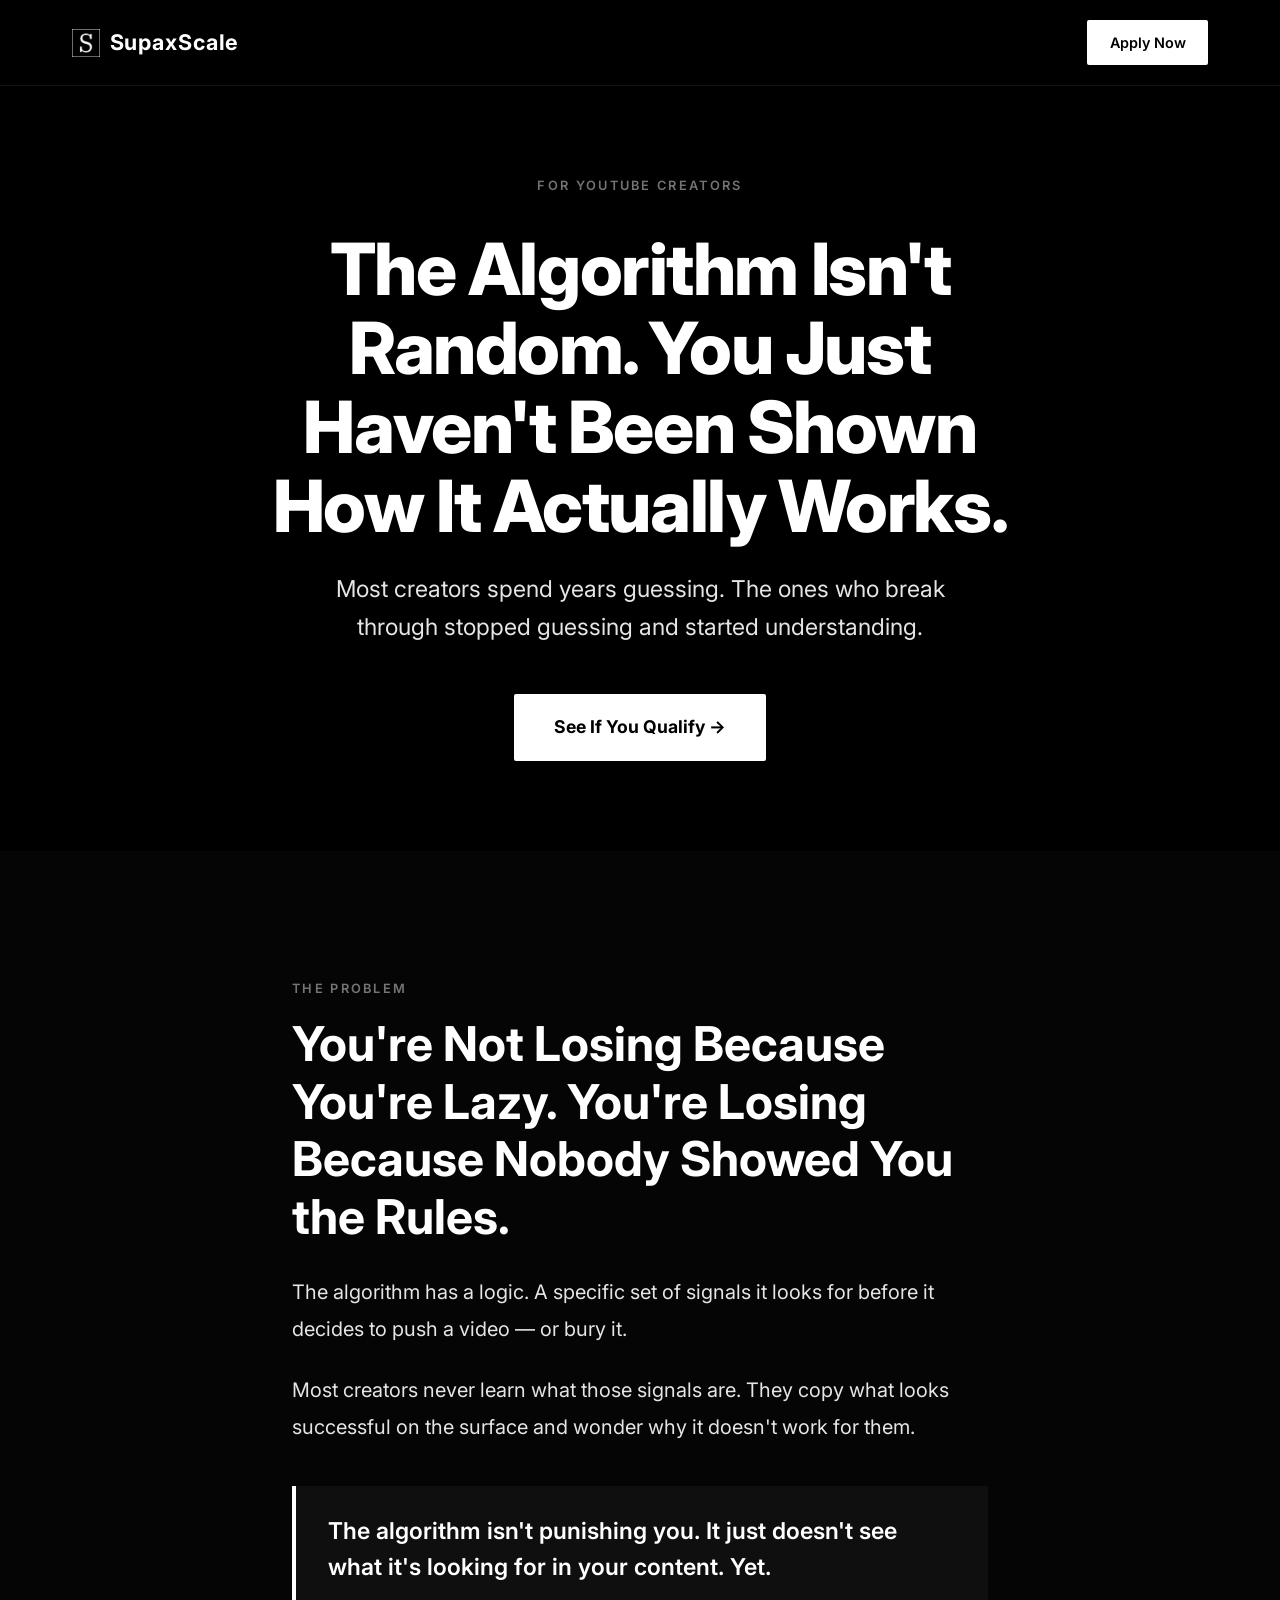
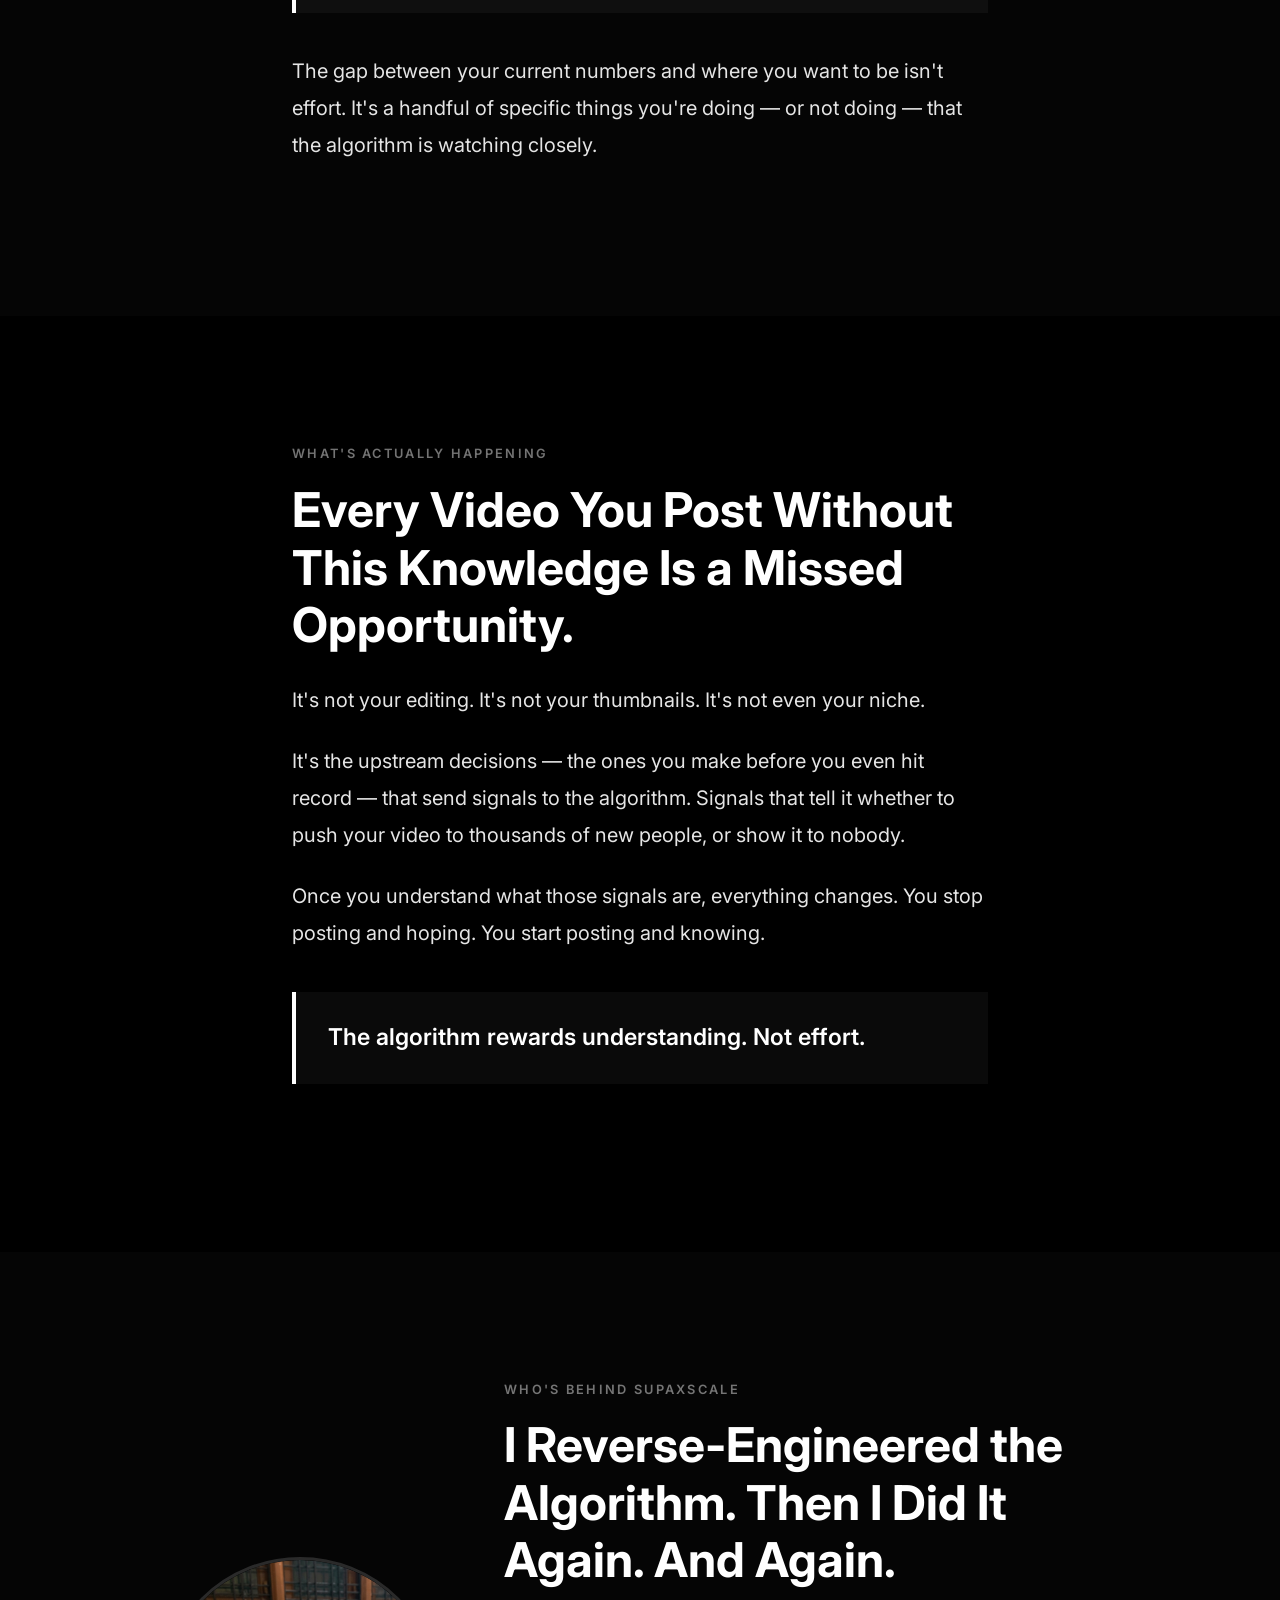
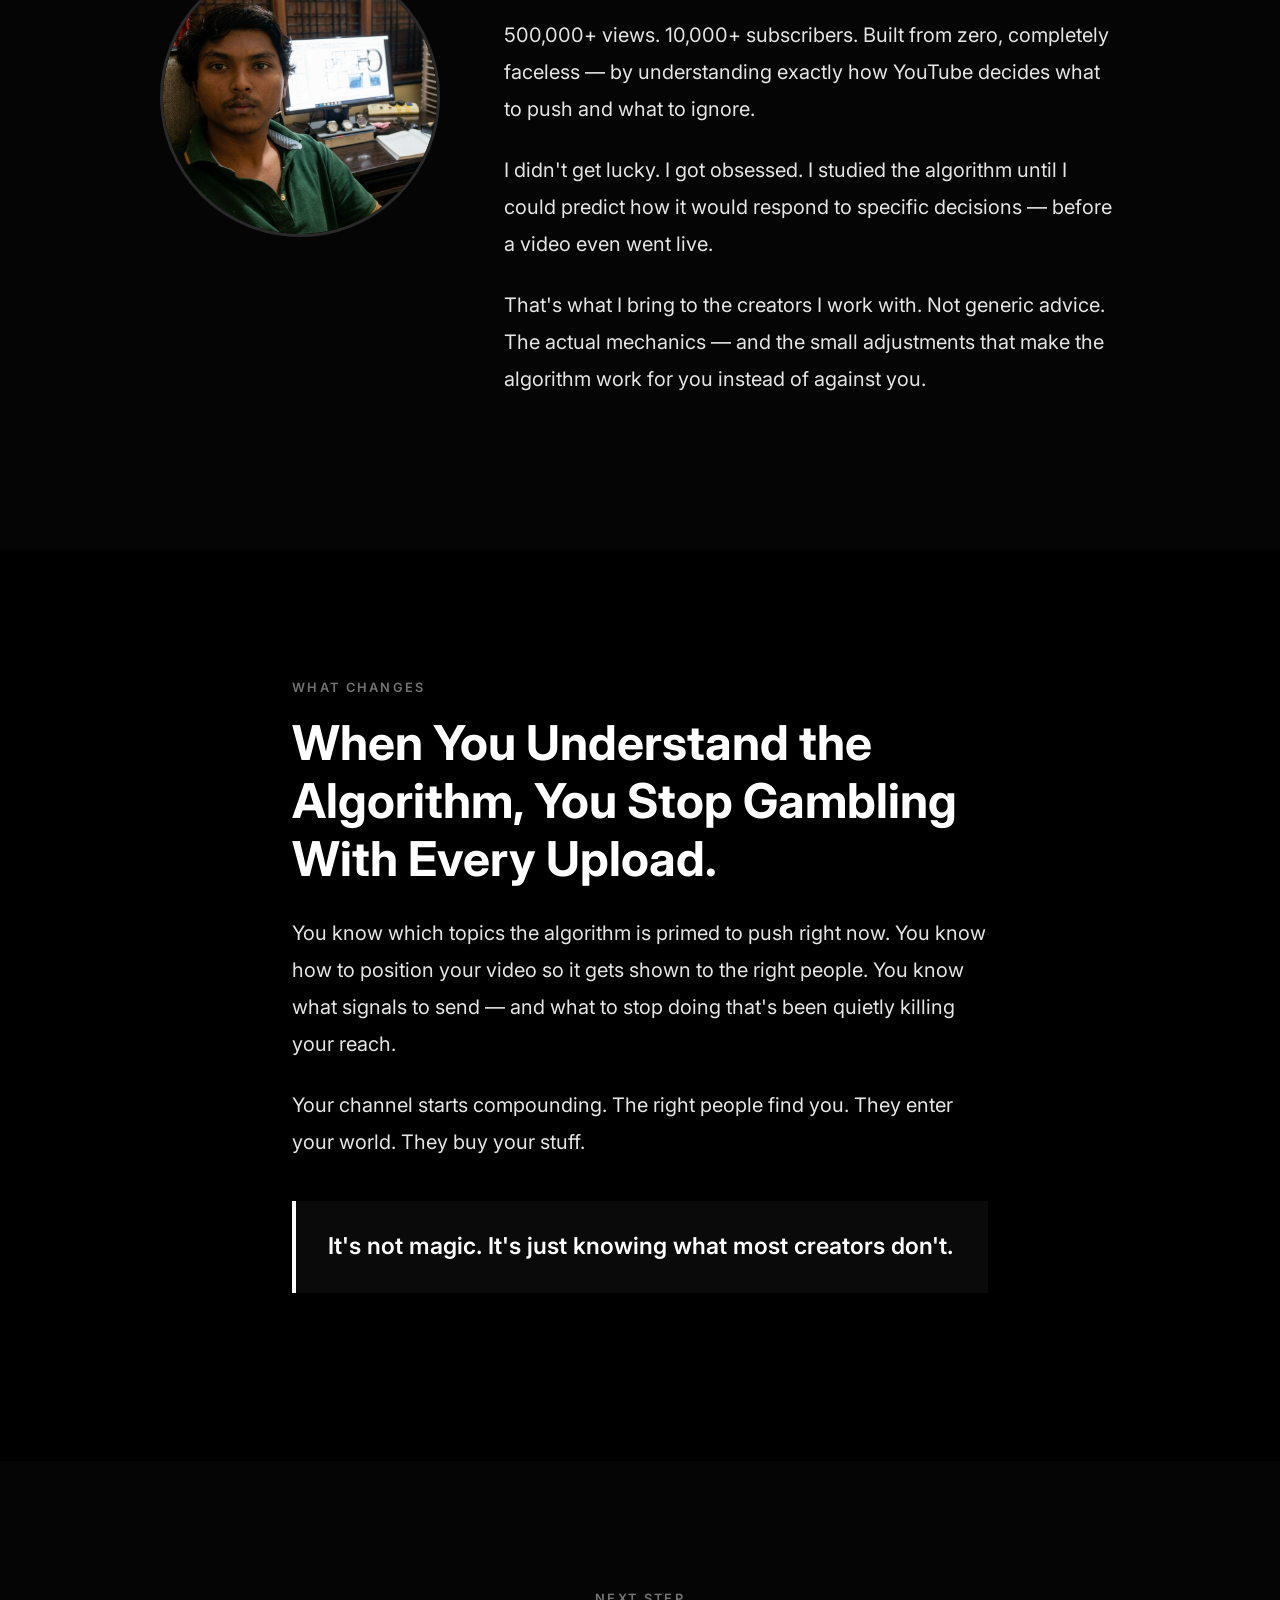
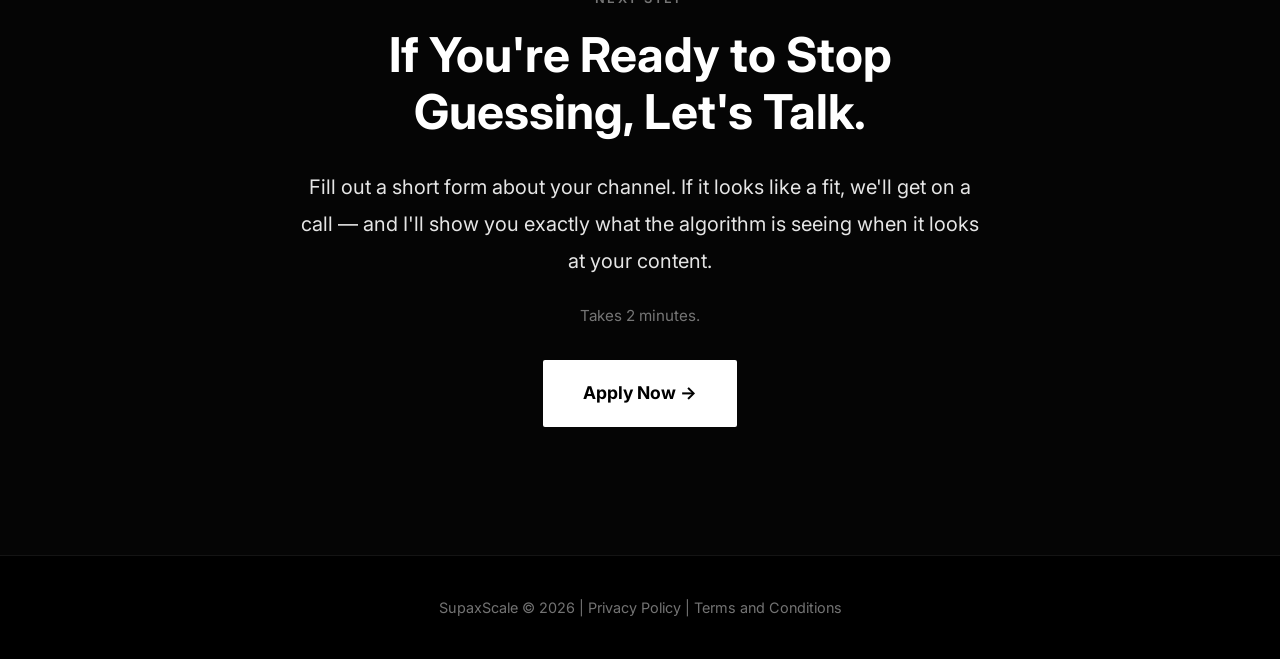
==== commit 01384566: "fixed braniding" ====
--- a/index.html
+++ b/index.html
@@ -3,424 +3,123 @@
 <head>
     <meta charset="UTF-8">
     <meta name="viewport" content="width=device-width, initial-scale=1.0">
-    <title>NexScale - Trigger 10X YouTube Growth With Our Algorithm Inversion Framework</title>
+    <title>SupaxScale</title>
+    <meta name="description" content="The algorithm has rules. Most creators don't know them. SupaxScale helps YouTube creators understand what actually moves the needle.">
+    <meta name="application-name" content="SupaxScale">
+    <!-- Favicons -->
+    <link rel="shortcut icon" href="favicon.ico">
+    <link rel="icon" type="image/x-icon" href="favicon.ico">
+    <link rel="icon" type="image/png" href="Logo/s.png">
+    <link rel="apple-touch-icon" href="Logo/s.png">
+    <!-- OG / Social -->
+    <meta property="og:title" content="SupaxScale">
+    <meta property="og:description" content="The algorithm has rules. Most creators don't know them.">
+    <meta property="og:image" content="Logo/s.png">
+    <meta property="og:type" content="website">
     <link rel="stylesheet" href="styles.css">
     <link rel="preconnect" href="https://fonts.googleapis.com">
     <link rel="preconnect" href="https://fonts.gstatic.com" crossorigin>
     <link href="https://fonts.googleapis.com/css2?family=Inter:wght@400;500;600;700;800&display=swap" rel="stylesheet">
 </head>
 <body>
-    <!-- NAV BAR -->
+
+    <!-- NAV -->
     <nav class="navbar">
         <div class="nav-container">
             <div class="logo">
-                <img src="Logo/NexScale Logos/n-s.png" alt="NexScale logo">
-                <span class="logo-text">NexScale</span>
+                <img src="Logo/s.png" alt="SupaxScale" class="logo-img">
+                <span class="logo-text">SupaxScale</span>
             </div>
-            <a href="#book-call" class="nav-cta">Book Your Free Discovery Call</a>
+            <a href="YOUR_TYPEFORM_URL" target="_blank" class="nav-cta">Apply Now</a>
         </div>
     </nav>
 
-    <!-- HERO SECTION -->
+    <!-- HERO -->
     <section class="hero">
         <div class="container">
-            <div class="eyebrow">FOR SOLO CREATORS</div>
-            <h1 class="hero-headline">Manufacture Viral Videos Using Our Algorithm Inversion Framework</h1>
-            <p class="hero-subheadline">We work with creators to engineer channel growth. You create. We strategize. Both win.</p>
-            <a href="#book-call" class="cta-button primary">Book Your Free Discovery Call →</a>
-            <p class="trust-note">Let's talk about your channel's potential.</p>
+            <p class="eyebrow">For YouTube Creators</p>
+            <h1>The Algorithm Isn't Random. You Just Haven't Been Shown How It Actually Works.</h1>
+            <p class="hero-sub">Most creators spend years guessing. The ones who break through stopped guessing and started understanding.</p>
+            <a href="YOUR_TYPEFORM_URL" target="_blank" class="cta-button">See If You Qualify →</a>
         </div>
     </section>
 
-    <!-- FOUNDER SECTION -->
-    <section class="founder-section">
+    <!-- PAIN SECTION -->
+    <section class="pain-section">
+        <div class="container narrow">
+            <p class="section-label">The Problem</p>
+            <h2>You're Not Losing Because You're Lazy. You're Losing Because Nobody Showed You the Rules.</h2>
+            <p class="body-text">The algorithm has a logic. A specific set of signals it looks for before it decides to push a video — or bury it.</p>
+            <p class="body-text">Most creators never learn what those signals are. They copy what looks successful on the surface and wonder why it doesn't work for them.</p>
+            <div class="callout">
+                The algorithm isn't punishing you. It just doesn't see what it's looking for in your content. Yet.
+            </div>
+            <p class="body-text">The gap between your current numbers and where you want to be isn't effort. It's a handful of specific things you're doing — or not doing — that the algorithm is watching closely.</p>
+        </div>
+    </section>
+
+    <!-- AGITATION SECTION -->
+    <section class="agitation-section">
+        <div class="container narrow">
+            <p class="section-label">What's Actually Happening</p>
+            <h2>Every Video You Post Without This Knowledge Is a Missed Opportunity.</h2>
+            <p class="body-text">It's not your editing. It's not your thumbnails. It's not even your niche.</p>
+            <p class="body-text">It's the upstream decisions — the ones you make before you even hit record — that send signals to the algorithm. Signals that tell it whether to push your video to thousands of new people, or show it to nobody.</p>
+            <p class="body-text">Once you understand what those signals are, everything changes. You stop posting and hoping. You start posting and knowing.</p>
+            <div class="callout">
+                The algorithm rewards understanding. Not effort.
+            </div>
+        </div>
+    </section>
+
+    <!-- CREDIBILITY SECTION -->
+    <section class="credibility-section">
         <div class="container">
-            <div class="section-label">WHO'S BEHIND NEXSCALE</div>
-            <div class="founder-content">
-                <div class="founder-photo-container">
-                    <img src="img/pfp2-modified.png" alt="NexScale founder - YouTube creator with 500,000+ views and 10,000+ subscribers" class="founder-photo">
+            <div class="credibility-inner">
+                <div class="credibility-photo">
+                    <img src="img/pfp2-modified.png" alt="SupaxScale founder">
                 </div>
-                <div class="founder-text">
-                    <h2 class="founder-positioning">I've Done It. Now I Help Others Do The Same.</h2>
-                    <div class="founder-achievements">
-                        <div class="achievement-item">
-                            <span class="achievement-number">500,000+</span>
-                            <span class="achievement-label">views generated</span>
-                        </div>
-                        <div class="achievement-item">
-                            <span class="achievement-number">10,000+</span>
-                            <span class="achievement-label">subscribers built</span>
-                        </div>
-                        <div class="achievement-item">
-                            <span class="achievement-label">100% faceless content</span>
-                        </div>
-                        <div class="achievement-item">
-                            <span class="achievement-label">Started from zero</span>
-                        </div>
-                    </div>
-                    <p class="founder-differentiator">Most agencies sell you strategies they've never tested. I built a successful channel from scratch, learned what actually works, and now I apply that same system to help other creators break through their plateau.</p>
+                <div class="credibility-text">
+                    <p class="section-label">Who's Behind SupaxScale</p>
+                    <h2>I Reverse-Engineered the Algorithm. Then I Did It Again. And Again.</h2>
+                    <p class="body-text">500,000+ views. 10,000+ subscribers. Built from zero, completely faceless — by understanding exactly how YouTube decides what to push and what to ignore.</p>
+                    <p class="body-text">I didn't get lucky. I got obsessed. I studied the algorithm until I could predict how it would respond to specific decisions — before a video even went live.</p>
+                    <p class="body-text">That's what I bring to the creators I work with. Not generic advice. The actual mechanics — and the small adjustments that make the algorithm work for you instead of against you.</p>
                 </div>
             </div>
         </div>
     </section>
 
-    <!-- PAIN SECTION -->
-    <section class="pain-section">
-        <div class="container">
-            <div class="section-label">SOUND FAMILIAR?</div>
-            <h2 class="section-headline">You're Stuck and You Know It</h2>
-            <ul class="pain-list">
-                <li><span class="bullet">✗</span> <strong>Your videos rarely rank as "1 out of 10" or "2 out of 10" outliers in YouTube analytics</strong></li>
-                <li><span class="bullet">✗</span> <strong>Channel growth has flatlined—views and subscribers aren't moving</strong></li>
-                <li><span class="bullet">✗</span> <strong>Your funnel, sponsorships, and product sales have stagnated</strong></li>
-                <li><span class="bullet">✗</span> <strong>You've spent money on production but don't understand the strategy</strong></li>
-                <li><span class="bullet">✗</span> <strong>Past agencies overpromised and underdelivered</strong></li>
-                <li><span class="bullet">✗</span> <strong>Nobody seems to understand YouTube analytics at a deep level</strong></li>
-                <li><span class="bullet">✗</span> <strong>You've been told high CTR is everything (it's not)</strong></li>
-            </ul>
-        </div>
-    </section>
-
-    <!-- OUTCOMES SECTION -->
-    <section class="outcomes-section">
-        <div class="container">
-            <div class="section-label">IMAGINE THIS</div>
-            <h2 class="section-headline">What Your Channel Could Look Like</h2>
-            <ul class="outcome-list">
-                <li><span class="bullet">✓</span> <strong>Consistently hitting "1 out of 10" and "2 out of 10" outlier videos</strong></li>
-                <li><span class="bullet">✓</span> <strong>Channel momentum building—views and subscribers climbing again</strong></li>
-                <li><span class="bullet">✓</span> <strong>More qualified leads flowing into your sales funnel</strong></li>
-                <li><span class="bullet">✓</span> <strong>Higher conversion on your offers (high-ticket, mid-ticket, low-ticket)</strong></li>
-                <li><span class="bullet">✓</span> <strong>Sponsorship opportunities knocking on your door</strong></li>
-                <li><span class="bullet">✓</span> <strong>Finally understanding what makes the algorithm push your content</strong></li>
-            </ul>
-        </div>
-    </section>
-
-    <!-- FUNNEL VISUALIZATION SECTION -->
-    <section class="funnel-section">
-        <div class="container">
-            <div class="section-label">THE MATH IS SIMPLE</div>
-            <h2 class="section-headline">More Eyeballs = More Money</h2>
-            <p class="funnel-intro">This is the only equation that matters in your business:</p>
-            
-            <div class="funnel-visual">
-                <div class="funnel-stage">
-                    <div class="funnel-icon">👁️</div>
-                    <h3 class="funnel-stage-title">1 Million Views</h3>
-                    <p class="funnel-stage-desc">Massive eyeballs on your content</p>
-                </div>
-                
-                <div class="funnel-arrow">↓</div>
-                
-                <div class="funnel-stage">
-                    <div class="funnel-icon">🎯</div>
-                    <h3 class="funnel-stage-title">Qualified Leads</h3>
-                    <p class="funnel-stage-desc">People who actually want what you sell</p>
-                </div>
-                
-                <div class="funnel-arrow">↓</div>
-                
-                <div class="funnel-stage">
-                    <div class="funnel-icon">💰</div>
-                    <h3 class="funnel-stage-title">Revenue Explosion</h3>
-                    <p class="funnel-stage-desc">Low-ticket → Mid-ticket → High-ticket offers</p>
-                </div>
-            </div>
-            
-            <div class="funnel-reality">
-                <p class="funnel-reality-text">Every view is a potential customer. Every customer is potential revenue. The more eyeballs you capture, the more money flows into your business. It's not complicated. It's math.</p>
-            </div>
-        </div>
-    </section>
-
-    <!-- HORMOZI QUOTE SECTION -->
-    <section class="quote-section">
-        <div class="container">
-            <div class="quote-box">
-                <div class="quote-mark">"</div>
-                <p class="quote-text">There is no f*cking way you're gonna make less money if you got 1 million views.</p>
-                <p class="quote-attribution">— Alex Hormozi</p>
-            </div>
-            
-            <div class="quote-breakdown">
-                <h3 class="quote-breakdown-title">Picture This: 1 Million Views on Your Next Video</h3>
-                <div class="quote-breakdown-grid">
-                    <div class="breakdown-item">
-                        <div class="breakdown-number">1M</div>
-                        <p class="breakdown-text">People see your message. Your offer. Your solution.</p>
-                    </div>
-                    <div class="breakdown-item">
-                        <div class="breakdown-number">10K+</div>
-                        <p class="breakdown-text">Qualified leads flowing into your funnel every single day.</p>
-                    </div>
-                    <div class="breakdown-item">
-                        <div class="breakdown-number">$$$</div>
-                        <p class="breakdown-text">Your low-ticket offers selling on autopilot while you sleep.</p>
-                    </div>
-                    <div class="breakdown-item">
-                        <div class="breakdown-number">$$$$</div>
-                        <p class="breakdown-text">Mid-ticket and high-ticket sales calls booked back-to-back.</p>
-                    </div>
-                </div>
-                <p class="quote-closer">All of this is possible with just ONE right video. One video that hits. One video that the algorithm pushes. One video that changes everything.</p>
-            </div>
-        </div>
-    </section>
-
-    <!-- DIFFERENTIATORS SECTION -->
-    <section class="differentiators-section">
-        <div class="container">
-            <div class="section-label">WHY NEXSCALE IS DIFFERENT</div>
-            <h2 class="section-headline">We Don't Guess. We Know.</h2>
-            <ul class="differentiator-list">
-                <li class="differentiator-item highlight">
-                    <span class="differentiator-number">1</span>
-                    <div class="differentiator-content">
-                        <strong>Algorithm Inversion Framework</strong> — The information is out there. Most people just don't know how to connect the dots. We do.
-                    </div>
-                </li>
-                <li class="differentiator-item">
-                    <span class="differentiator-number">2</span>
-                    <div class="differentiator-content">
-                        <strong>Proven Track Record</strong> — Built a channel from zero to 500K+ views and 10K+ subscribers. Did it faceless, which means the strategy works regardless of format. If it works without showing your face, it definitely works with it.
-                    </div>
-                </li>
-                <li class="differentiator-item">
-                    <span class="differentiator-number">3</span>
-                    <div class="differentiator-content">
-                        <strong>Strategy Over Production</strong> — We show you the strategies that drive 80% of results and help you implement them. You handle creation. We handle the strategic positioning.
-                    </div>
-                </li>
-                <li class="differentiator-item">
-                    <span class="differentiator-number">4</span>
-                    <div class="differentiator-content">
-                        <strong>Analytics Are Psychology, Not Just Numbers</strong> — We understand how CTR, watch time, thumbnails, titles, and audience behavior all connect. Most people see data. We see patterns.
-                    </div>
-                </li>
-                <li class="differentiator-item">
-                    <span class="differentiator-number">5</span>
-                    <div class="differentiator-content">
-                        <strong>Lean and Direct</strong> — No fancy Trello boards or Notion dashboards. Just clear direction and fast execution. Traction loves speed. Virality loves speed. We move fast.
-                    </div>
-                </li>
-                <li class="differentiator-item highlight">
-                    <span class="differentiator-number">6</span>
-                    <div class="differentiator-content">
-                        <strong>Aligned Incentives</strong> — We win when you win. Our model ensures we're both rowing in the same direction.
-                    </div>
-                </li>
-            </ul>
-        </div>
-    </section>
-
-    <!-- REDDIT WARNING SECTION -->
-    <section class="reddit-warning-section">
-        <div class="container">
-            <div class="section-label">THE UNCOMFORTABLE TRUTH</div>
-            <h2 class="section-headline">Free Advice Will Keep You Broke</h2>
-            
-            <div class="warning-box">
-                <p class="warning-headline">Reddit communities on YouTube growth are full of beginners giving advice to other beginners.</p>
-                <p class="warning-body">You know what happens when you surround yourself with people who haven't figured it out yet? You become one of them. The blind leading the blind. Everyone sharing theories. Nobody showing results.</p>
-            </div>
-            
-            <div class="reality-grid">
-                <div class="reality-column">
-                    <h3 class="reality-title">What They Tell You</h3>
-                    <ul class="reality-list">
-                        <li>"Just keep posting consistently"</li>
-                        <li>"Focus on your passion"</li>
-                        <li>"The algorithm will eventually pick you up"</li>
-                        <li>"It takes time, be patient"</li>
-                        <li>"Try this thumbnail hack I read about"</li>
-                    </ul>
-                    <p class="reality-label">Sounds good. Feels safe. Gets you nowhere.</p>
-                </div>
-                
-                <div class="reality-column highlight">
-                    <h3 class="reality-title">What Actually Works</h3>
-                    <ul class="reality-list">
-                    <li>Strategic topic selection based on data</li>
-                        <li>Understanding algorithmic psychology</li>
-                        <li>Reverse-engineering proven winners</li>
-                        <li>Positioning for impression volume</li>
-                        <li>Learning from people who've actually done it</li>
-                    </ul>
-                    <p class="reality-label">Uncomfortable. Requires investment. Actually gets results.</p>
-                </div>
-            </div>
-            
-            <p class="warning-closer">You can spend another year collecting free advice from people who are stuck exactly where you are. Or you can work with someone who's already broken through and knows the path. Your choice.</p>
-        </div>
-    </section>
-
-    <!-- MISCONCEPTIONS SECTION -->
-    <section class="misconceptions-section">
-        <div class="container">
-            <div class="section-label">THE TRUTH ABOUT VIRAL VIDEOS</div>
-            <h2 class="section-headline">What Most Creators Get Wrong</h2>
-            <div class="misconceptions-list">
-                <div class="misconception-item">
-                    <div class="misconception-wrong">
-                        <span class="misconception-icon">✗</span>
-                        <span class="misconception-label">The Myth:</span>
-                        <p>High CTR equals viral success</p>
-                    </div>
-                    <div class="misconception-right">
-                        <span class="misconception-icon">✓</span>
-                        <span class="misconception-label">The Reality:</span>
-                        <p>Videos with millions of views often have 5% CTR or lower. It's about massive impression volume, not click percentage. Most agencies promising growth don't even know this.</p>
-                    </div>
-                </div>
-                
-                <div class="misconception-item">
-                    <div class="misconception-wrong">
-                        <span class="misconception-icon">✗</span>
-                        <span class="misconception-label">The Myth:</span>
-                        <p>Better production equals more views</p>
-                    </div>
-                    <div class="misconception-right">
-                        <span class="misconception-icon">✓</span>
-                        <span class="misconception-label">The Reality:</span>
-                        <p>It's multiplication: Strategy × Production = Results. Strategy includes topic selection, psychology, positioning, scripting structure. If strategy is zero, zero times anything equals zero. Most agencies focus backwards.</p>
-                    </div>
-                </div>
-                
-                <div class="misconception-item">
-                    <div class="misconception-wrong">
-                        <span class="misconception-icon">✗</span>
-                        <span class="misconception-label">The Myth:</span>
-                        <p>Any agency can help you grow</p>
-                    </div>
-                    <div class="misconception-right">
-                        <span class="misconception-icon">✓</span>
-                        <span class="misconception-label">The Reality:</span>
-                        <p>Only agencies with proven experience can deliver results. We've done it ourselves. We have the track record. Most agencies are selling theory, not experience.</p>
-                    </div>
-                </div>
-                
-                <div class="misconception-item">
-                    <div class="misconception-wrong">
-                        <span class="misconception-icon">✗</span>
-                        <span class="misconception-label">The Myth:</span>
-                        <p>Viral success is random luck</p>
-                    </div>
-                    <div class="misconception-right">
-                        <span class="misconception-icon">✓</span>
-                        <span class="misconception-label">The Reality:</span>
-                        <p>It's probability, not luck. Yes, there are factors you can't control. But most of what people call "luck" is just unconscious strategy. We focus on what you CAN control: positioning, timing, structure, psychology.</p>
-                    </div>
-                </div>
-                
-                <div class="misconception-item">
-                    <div class="misconception-wrong">
-                        <span class="misconception-icon">✗</span>
-                        <span class="misconception-label">The Myth:</span>
-                        <p>You need to post more to grow faster</p>
-                    </div>
-                    <div class="misconception-right">
-                        <span class="misconception-icon">✓</span>
-                        <span class="misconception-label">The Reality:</span>
-                        <p>It's another equation: Quality × Frequency = Results. If quality is zero, posting more just multiplies zero. We help you fix the quality variable first. Then frequency amplifies it.</p>
-                    </div>
-                </div>
-            </div>
-        </div>
-    </section>
-
-    <!-- OFFER CONTEXT SECTION -->
-    <section class="offer-context">
-        <div class="container">
-            <div class="section-label">HOW WE WORK</div>
-            <h2 class="section-headline">Strategic Guidance. Multiple Paths Forward.</h2>
-            <div class="highlight-box">
-                <p class="highlight-text">We work with you to engineer channel growth using our Algorithm Inversion Framework.</p>
-                <p>Here's how it works: We dive deep into your niche, reverse-engineer what's already winning, and show you how to position your content to trigger the same algorithmic response (or handle it for you). The information is out there—most creators just don't know how to connect the dots and spot the viral topics. We do.</p>
-            </div>
-            <p class="risk-body">We're not an editing agency. We focus on strategy—whether you want to learn it yourself or have us handle implementation. What matters: topic selection, positioning, and algorithmic psychology. You handle creation. We handle the strategic framework that gives your content the best shot at breaking through.</p>
-            <p class="risk-body">Growth timelines vary—the algorithm doesn't follow a schedule. But our framework is designed to maximize your chances of hitting momentum. The data is available to everyone. We just know how to read it better.</p>
-        </div>
-    </section>
-
-    <!-- WHO THIS IS FOR -->
-    <section class="who-this-is-for">
-        <div class="container">
-            <div class="section-label">IS THIS A FIT?</div>
-            <h2 class="section-headline">This Isn't For Everyone.</h2>
-            <div class="comparison-grid">
-                <div class="comparison-column good-fit">
-                    <h3 class="comparison-title">✓ Good Fit</h3>
-                    <ul class="comparison-list">
-                        <li>You're a solo YouTube creator with an established channel getting decent views.</li>
-                        <li>You understand every channel is different—some niches get high views with fewer subs, others the opposite. We get it.</li>
-                        <li>You have info products, courses, SaaS, or sponsorships as income sources (or want to build them).</li>
-                        <li>You're stuck at a plateau and want strategic help breaking through.</li>
-                        <li>You're ready to invest in strategic guidance—whether consulting or done-for-you.</li>
-                        <li>You want to understand the strategy behind viral content, not just tactics.</li>
-                    </ul>
-                </div>
-                <div class="comparison-column not-fit">
-                    <h3 class="comparison-title">✗ Not A Fit</h3>
-                    <ul class="comparison-list">
-                        <li>You're just starting out with no traction or audience yet.</li>
-                        <li>You're looking for a magic button that requires no effort on your part.</li>
-                        <li>You want someone to just edit your videos and make thumbnails.</li>
-                        <li>You're not willing to invest in strategic partnership.</li>
-                        <li>You want guaranteed results on a fixed timeline (algorithms don't work that way).</li>
-                    </ul>
-                </div>
+    <!-- FUTURE SECTION -->
+    <section class="future-section">
+        <div class="container narrow">
+            <p class="section-label">What Changes</p>
+            <h2>When You Understand the Algorithm, You Stop Gambling With Every Upload.</h2>
+            <p class="body-text">You know which topics the algorithm is primed to push right now. You know how to position your video so it gets shown to the right people. You know what signals to send — and what to stop doing that's been quietly killing your reach.</p>
+            <p class="body-text">Your channel starts compounding. The right people find you. They enter your world. They buy your stuff.</p>
+            <div class="callout">
+                It's not magic. It's just knowing what most creators don't.
             </div>
         </div>
     </section>
 
     <!-- FINAL CTA SECTION -->
-    <section class="final-cta" id="book-call">
-        <div class="container">
-            <h2 class="section-headline">Ready To Break Through Your Plateau?</h2>
-            <p class="hero-subheadline">Let's Talk About Your Channel's Potential</p>
-            <p class="cta-description">Book a discovery call. We'll look at your channel, discuss what's holding you back, and see which approach fits your goals best.</p>
-            <p class="cta-description">If we can help, we'll show you how. If we can't, we'll tell you that too.</p>
-            
-            <!-- Calendly inline widget begin -->
-            <div class="calendly-inline-widget" data-url="https://calendly.com/prathamesh-sys/15-minute-discovery-call?background_color=000000&text_color=ffffff&primary_color=ffffff" style="min-width:320px;height:700px;"></div>
-            <script type="text/javascript" src="https://assets.calendly.com/assets/external/widget.js" async></script>
-            <!-- Calendly inline widget end -->
-            
-            <p class="cta-note">Strategic guidance. Clear direction. Real results.</p>
+    <section class="final-cta" id="apply">
+        <div class="container narrow cta-center">
+            <p class="section-label">Next Step</p>
+            <h2>If You're Ready to Stop Guessing, Let's Talk.</h2>
+            <p class="body-text">Fill out a short form about your channel. If it looks like a fit, we'll get on a call — and I'll show you exactly what the algorithm is seeing when it looks at your content.</p>
+            <p class="cta-note">Takes 2 minutes.</p>
+            <a href="YOUR_TYPEFORM_URL" target="_blank" class="cta-button">Apply Now →</a>
         </div>
     </section>
 
     <!-- FOOTER -->
     <footer class="footer">
         <div class="container">
-            <p>NexScale © 2026 | <a href="privacy-policy.html" style="color: inherit; text-decoration: none;">Privacy Policy</a> | <a href="terms-and-conditions.html" style="color: inherit; text-decoration: none;">Terms and Conditions</a></p>
+            <p>SupaxScale © 2026 | <a href="privacy-policy.html">Privacy Policy</a> | <a href="terms-and-conditions.html">Terms and Conditions</a></p>
         </div>
     </footer>
 
-    <script>
-        // Smooth scroll to #book-call anchor
-        document.addEventListener('DOMContentLoaded', function() {
-            // Get all links that point to #book-call
-            const bookCallLinks = document.querySelectorAll('a[href="#book-call"]');
-            
-            bookCallLinks.forEach(function(link) {
-                link.addEventListener('click', function(e) {
-                    e.preventDefault();
-                    
-                    // Find the target element
-                    const targetElement = document.querySelector('#book-call');
-                    
-                    if (targetElement) {
-                        // Smooth scroll to the target
-                        targetElement.scrollIntoView({
-                            behavior: 'smooth',
-                            block: 'start'
-                        });
-                    }
-                });
-            });
-        });
-    </script>
 </body>
 </html>
--- a/styles.css
+++ b/styles.css
@@ -1,79 +1,64 @@
-/* Reset and Base Styles */
-* {
-    margin: 0;
-    padding: 0;
-    box-sizing: border-box;
-}
+/* Reset */
+* { margin: 0; padding: 0; box-sizing: border-box; }
 
 :root {
-    --bg-black: #000000;
-    --text-white: #ffffff;
-    --text-gray: #e5e5e5;
-    --spacing-unit: 1rem;
+    --black: #000;
+    --white: #fff;
+    --gray: #e5e5e5;
 }
 
 body {
     font-family: 'Inter', sans-serif;
-    background-color: var(--bg-black);
-    color: var(--text-white);
+    background: var(--black);
+    color: var(--white);
     line-height: 1.6;
-    font-size: 18px;
     -webkit-font-smoothing: antialiased;
-    -moz-osx-font-smoothing: grayscale;
-}
-
-.container {
-    max-width: 1200px;
-    margin: 0 auto;
-    padding: 0 2rem;
-}
-
-/* Typography */
-h1, h2, h3 {
-    font-family: 'Inter', sans-serif;
-    font-weight: 700;
-    line-height: 1.2;
+    overflow-x: hidden;
+}
+
+.container { max-width: 1200px; margin: 0 auto; padding: 0 2rem; }
+.container.narrow { max-width: 760px; }
+.cta-center { text-align: center; }
+
+/* Type */
+h1 {
+    font-size: clamp(2.6rem, 6vw, 4.5rem);
+    font-weight: 800;
+    line-height: 1.1;
+    letter-spacing: -0.02em;
     margin-bottom: 1.5rem;
 }
-
-h1 {
-    font-size: clamp(2.5rem, 5vw, 4rem);
-    font-weight: 800;
-    letter-spacing: -0.02em;
-}
-
 h2 {
     font-size: clamp(2rem, 4vw, 3rem);
     font-weight: 700;
-}
-
-h3 {
-    font-size: clamp(1.5rem, 3vw, 2rem);
-    font-weight: 600;
-}
-
-p {
+    line-height: 1.2;
+    margin-bottom: 1.75rem;
+}
+.body-text {
+    font-size: clamp(1.1rem, 2vw, 1.25rem);
+    line-height: 1.85;
+    color: var(--gray);
     margin-bottom: 1.5rem;
-    font-size: 1.125rem;
-    line-height: 1.8;
-    color: var(--text-gray);
-}
-
-strong {
-    font-weight: 700;
-    color: var(--text-white);
-}
-
-/* Navigation */
+}
+.section-label {
+    font-size: 0.8rem;
+    font-weight: 600;
+    letter-spacing: 0.18em;
+    text-transform: uppercase;
+    color: var(--gray);
+    opacity: 0.5;
+    margin-bottom: 1rem;
+}
+
+/* Nav */
 .navbar {
     position: sticky;
     top: 0;
-    background-color: var(--bg-black);
-    border-bottom: 1px solid rgba(255, 255, 255, 0.1);
-    z-index: 1000;
-    padding: 1.5rem 0;
-}
-
+    background: var(--black);
+    border-bottom: 1px solid rgba(255,255,255,0.08);
+    z-index: 100;
+    padding: 1.25rem 0;
+}
 .nav-container {
     max-width: 1200px;
     margin: 0 auto;
@@ -82,1138 +67,146 @@
     justify-content: space-between;
     align-items: center;
 }
-
 .logo {
     display: inline-flex;
     align-items: center;
     gap: 0.6rem;
-}
-
-.logo img {
+    text-decoration: none;
+}
+.logo-img {
     height: 28px;
     width: auto;
     display: block;
 }
-
 .logo-text {
-    font-family: 'Inter', sans-serif;
-    font-size: 1.4rem;
+    font-size: 1.35rem;
     font-weight: 700;
-    color: var(--text-white);
-    letter-spacing: 0.05em;
-}
-
+    letter-spacing: 0.04em;
+    color: var(--white);
+}
 .nav-cta {
-    font-family: 'Inter', sans-serif;
-    font-size: 0.95rem;
-    font-weight: 600;
-    color: var(--bg-black);
-    background-color: var(--text-white);
-    padding: 0.75rem 1.5rem;
+    font-size: 0.9rem;
+    font-weight: 600;
+    color: var(--black);
+    background: var(--white);
+    padding: 0.7rem 1.4rem;
+    text-decoration: none;
+    border-radius: 2px;
+    min-height: 44px;
+    display: inline-flex;
+    align-items: center;
+    transition: opacity 0.2s;
+}
+.nav-cta:hover { opacity: 0.88; }
+
+/* Hero */
+.hero {
+    min-height: 82vh;
+    display: flex;
+    align-items: center;
+    padding: clamp(5rem, 10vh, 9rem) 0;
+    text-align: center;
+}
+.hero .container { max-width: 860px; }
+.eyebrow {
+    font-size: 0.8rem;
+    font-weight: 600;
+    letter-spacing: 0.18em;
+    text-transform: uppercase;
+    color: var(--gray);
+    opacity: 0.5;
+    margin-bottom: 2rem;
+}
+.hero-sub {
+    font-size: clamp(1.2rem, 2.5vw, 1.45rem);
+    color: var(--gray);
+    line-height: 1.65;
+    margin-bottom: 3rem;
+    max-width: 680px;
+    margin-left: auto;
+    margin-right: auto;
+}
+
+/* CTA Button */
+.cta-button {
+    display: inline-block;
+    font-size: 1.1rem;
+    font-weight: 700;
+    color: var(--black);
+    background: var(--white);
+    padding: 1.2rem 2.5rem;
     text-decoration: none;
     border-radius: 2px;
     transition: opacity 0.2s;
-    letter-spacing: 0.02em;
-    display: inline-flex;
-    align-items: center;
-    justify-content: center;
     min-height: 44px;
 }
-
-.nav-cta:hover {
-    opacity: 0.9;
-}
-
-/* Hero Section */
-.hero {
-    padding: clamp(4rem, 8vh, 6rem) 0 clamp(5rem, 10vh, 8rem);
-    text-align: center;
-    min-height: calc(100vh - 80px); /* Ensure content visible above fold on desktop */
-    display: flex;
-    align-items: center;
-}
-
-.hero .container {
-    max-width: 800px; /* Maximum width constraint for readability */
-}
-
-.eyebrow {
-    font-family: 'Inter', sans-serif;
-    font-size: clamp(0.75rem, 1.5vw, 0.875rem);
-    font-weight: 600;
-    letter-spacing: 0.15em;
-    text-transform: uppercase;
-    color: var(--text-gray);
-    margin-bottom: clamp(1.5rem, 3vh, 2rem);
-    opacity: 0.8;
-}
-
-.hero-headline {
-    margin-bottom: clamp(1.5rem, 3vh, 2rem);
-    max-width: 100%;
-    margin-left: auto;
-    margin-right: auto;
-}
-
-.hero-subheadline {
-    max-width: 100%;
-    margin: 0 auto clamp(2rem, 4vh, 3rem);
-    font-size: clamp(1.125rem, 2.5vw, 1.25rem);
-    line-height: 1.7;
-}
-
-.cta-button {
-    display: inline-block;
-    font-family: 'Inter', sans-serif;
-    font-size: clamp(1rem, 2vw, 1.125rem);
-    font-weight: 700;
-    color: var(--bg-black);
-    background-color: var(--text-white);
-    padding: clamp(1rem, 2vh, 1.25rem) clamp(2rem, 4vw, 2.5rem);
-    text-decoration: none;
-    border-radius: 2px;
-    transition: opacity 0.2s;
-    letter-spacing: 0.02em;
-    margin-bottom: clamp(1rem, 2vh, 1.5rem);
-    min-height: 44px; /* Ensure touch target size */
-}
-
-.cta-button:hover {
-    opacity: 0.9;
-}
-
-.trust-note {
-    font-size: clamp(0.875rem, 1.5vw, 0.95rem);
-    color: var(--text-gray);
-    opacity: 0.9;
-    margin-top: clamp(0.75rem, 1.5vh, 1rem);
-}
-
-/* Section Styles */
-section {
-    padding: 6rem 0;
-}
-
-.section-label {
-    font-family: 'Inter', sans-serif;
-    font-size: 0.875rem;
-    font-weight: 600;
-    letter-spacing: 0.15em;
-    text-transform: uppercase;
-    color: var(--text-gray);
-    margin-bottom: 1.5rem;
-    opacity: 0.8;
-}
-
-.section-headline {
-    margin-bottom: 3rem;
-    max-width: 900px;
-}
-
-/* Founder Section */
-.founder-section {
-    background-color: rgba(255, 255, 255, 0.02);
-    padding: 6rem 0;
-}
-
-.founder-content {
+.cta-button:hover { opacity: 0.88; }
+
+/* Callout */
+.callout {
+    border-left: 4px solid var(--white);
+    background: rgba(255,255,255,0.04);
+    padding: 1.75rem 2rem;
+    margin: 2.5rem 0;
+    font-size: clamp(1.2rem, 2.5vw, 1.45rem);
+    font-weight: 600;
+    line-height: 1.55;
+    color: var(--white);
+}
+
+/* Sections */
+.pain-section      { padding: 8rem 0; background: rgba(255,255,255,0.02); }
+.agitation-section { padding: 8rem 0; }
+.credibility-section { padding: 8rem 0; background: rgba(255,255,255,0.02); }
+.future-section    { padding: 8rem 0; }
+.final-cta         { padding: 8rem 0; background: rgba(255,255,255,0.02); }
+
+/* Credibility layout */
+.credibility-inner {
     display: grid;
-    grid-template-columns: 1fr 2fr;
+    grid-template-columns: 280px 1fr;
     gap: 4rem;
     align-items: center;
-    max-width: 1100px;
-}
-
-.founder-photo-container {
-    display: flex;
-    justify-content: center;
-    align-items: center;
-}
-
-.founder-photo {
+    max-width: 960px;
+    margin: 0 auto;
+}
+.credibility-photo img {
     width: 100%;
-    max-width: 300px;
-    height: auto;
-    aspect-ratio: 1 / 1;
-    object-fit: contain;
     border-radius: 50%;
-    border: 3px solid rgba(255, 255, 255, 0.2);
-}
-
-.founder-text {
-    display: flex;
-    flex-direction: column;
-    gap: 1.5rem;
-}
-
-.founder-positioning {
-    font-family: 'Inter', sans-serif;
-    font-size: clamp(1.75rem, 3.5vw, 2.5rem);
-    font-weight: 700;
-    color: var(--text-white);
-    margin-bottom: 1rem;
-    line-height: 1.2;
-}
-
-.founder-achievements {
-    display: grid;
-    grid-template-columns: repeat(2, 1fr);
-    gap: 1.5rem;
-    margin: 1.5rem 0;
-}
-
-.achievement-item {
-    display: flex;
-    flex-direction: column;
-    gap: 0.25rem;
-}
-
-.achievement-number {
-    font-family: 'Inter', sans-serif;
-    font-size: clamp(1.5rem, 3vw, 2rem);
-    font-weight: 700;
-    color: var(--text-white);
-    line-height: 1.1;
-}
-
-.achievement-label {
-    font-family: 'Inter', sans-serif;
-    font-size: 1rem;
-    color: var(--text-gray);
-    line-height: 1.4;
-}
-
-.founder-differentiator {
-    font-size: 1.125rem;
-    line-height: 1.8;
-    color: var(--text-gray);
-    margin-top: 1rem;
-}
-
-/* Pain Section */
-.pain-section {
-    background-color: rgba(255, 255, 255, 0.02);
-    padding: 6rem 0;
-}
-
-.pain-list {
-    list-style: none;
-    max-width: 700px; /* Maximum width constraint for readability */
-    margin: 0 auto; /* Center the list */
-}
-
-.pain-list li {
-    display: flex;
-    align-items: flex-start;
-    margin-bottom: 2rem; /* Adequate spacing for scannable layout */
-    font-size: 1.125rem;
-    line-height: 1.7;
-    color: var(--text-gray);
-}
-
-.pain-list .bullet {
-    font-size: 1.5rem;
-    margin-right: 1rem;
-    color: #999999; /* Gray color for visual bullets */
-    flex-shrink: 0;
-    margin-top: 0.1rem;
-    font-weight: 700;
-}
-
-/* Outcomes Section */
-.outcomes-section {
-    padding: 6rem 0;
-}
-
-.outcome-list {
-    list-style: none;
-    max-width: 700px; /* Maximum width constraint for readability */
-    margin: 0 auto; /* Center the list */
-}
-
-.outcome-list li {
-    display: flex;
-    align-items: flex-start;
-    margin-bottom: 2rem; /* Adequate spacing for scannable layout */
-    font-size: 1.125rem;
-    line-height: 1.7;
-    color: var(--text-gray);
-}
-
-.outcome-list .bullet {
-    font-size: 1.5rem;
-    margin-right: 1rem;
-    color: #4ade80; /* Green color for positive visual indicators */
-    flex-shrink: 0;
-    margin-top: 0.1rem;
-    font-weight: 700;
-}
-
-/* Funnel Section */
-.funnel-section {
-    background-color: rgba(255, 255, 255, 0.02);
-    padding: 6rem 0;
-}
-
-.funnel-intro {
-    text-align: center;
-    font-size: 1.25rem;
-    color: var(--text-white);
-    margin-bottom: 4rem;
-    font-weight: 600;
-}
-
-.funnel-visual {
-    max-width: 600px;
-    margin: 0 auto 4rem;
-    display: flex;
-    flex-direction: column;
-    align-items: center;
-    gap: 2rem;
-}
-
-.funnel-stage {
-    text-align: center;
-    padding: 2rem;
-    background-color: rgba(255, 255, 255, 0.05);
-    border: 1px solid rgba(255, 255, 255, 0.1);
-    border-radius: 4px;
-    width: 100%;
-    transition: transform 0.2s, background-color 0.2s;
-}
-
-.funnel-stage:hover {
-    transform: translateY(-4px);
-    background-color: rgba(255, 255, 255, 0.08);
-}
-
-.funnel-icon {
-    font-size: 3rem;
-    margin-bottom: 1rem;
-    line-height: 1;
-}
-
-.funnel-stage-title {
-    font-family: 'Inter', sans-serif;
-    font-size: 1.75rem;
-    font-weight: 700;
-    color: var(--text-white);
-    margin-bottom: 0.5rem;
-}
-
-.funnel-stage-desc {
-    font-size: 1.125rem;
-    color: var(--text-gray);
-    margin-bottom: 0;
-}
-
-.funnel-arrow {
-    font-size: 2.5rem;
-    color: var(--text-white);
-    font-weight: 700;
-    line-height: 1;
-}
-
-.funnel-reality {
-    max-width: 800px;
-    margin: 0 auto;
-    padding: 2.5rem;
-    background-color: rgba(255, 255, 255, 0.05);
-    border-left: 4px solid var(--text-white);
-    border-radius: 4px;
-}
-
-.funnel-reality-text {
-    font-size: 1.25rem;
-    line-height: 1.8;
-    color: var(--text-white);
-    font-weight: 600;
-    margin-bottom: 0;
-}
-
-/* Quote Section */
-.quote-section {
-    padding: 6rem 0;
-}
-
-.quote-box {
-    max-width: 900px;
-    margin: 0 auto 4rem;
-    padding: 3rem;
-    background-color: rgba(255, 255, 255, 0.05);
-    border: 2px solid rgba(255, 255, 255, 0.1);
-    border-radius: 4px;
-    position: relative;
-    text-align: center;
-}
-
-.quote-mark {
-    font-family: Georgia, serif;
-    font-size: 6rem;
-    color: rgba(255, 255, 255, 0.2);
-    line-height: 1;
-    position: absolute;
-    top: 1rem;
-    left: 2rem;
-}
-
-.quote-text {
-    font-family: 'Inter', sans-serif;
-    font-size: clamp(1.5rem, 3vw, 2.25rem);
-    font-weight: 700;
-    color: var(--text-white);
-    line-height: 1.4;
-    margin-bottom: 1.5rem;
-    position: relative;
-    z-index: 1;
-}
-
-.quote-attribution {
-    font-family: 'Inter', sans-serif;
-    font-size: 1.125rem;
-    color: var(--text-gray);
-    font-weight: 600;
-    margin-bottom: 0;
-}
-
-.quote-breakdown {
-    max-width: 1000px;
-    margin: 0 auto;
-}
-
-.quote-breakdown-title {
-    font-family: 'Inter', sans-serif;
-    font-size: clamp(1.75rem, 3vw, 2.25rem);
-    font-weight: 700;
-    color: var(--text-white);
-    text-align: center;
-    margin-bottom: 3rem;
-    line-height: 1.3;
-}
-
-.quote-breakdown-grid {
-    display: grid;
-    grid-template-columns: repeat(2, 1fr);
-    gap: 2rem;
-    margin-bottom: 3rem;
-}
-
-.breakdown-item {
-    padding: 2rem;
-    background-color: rgba(255, 255, 255, 0.03);
-    border-radius: 4px;
-    text-align: center;
-}
-
-.breakdown-number {
-    font-family: 'Inter', sans-serif;
-    font-size: 3rem;
-    font-weight: 800;
-    color: var(--text-white);
-    margin-bottom: 1rem;
-    line-height: 1;
-}
-
-.breakdown-text {
-    font-size: 1.125rem;
-    line-height: 1.7;
-    color: var(--text-gray);
-    margin-bottom: 0;
-}
-
-.quote-closer {
-    max-width: 800px;
-    margin: 0 auto;
-    padding: 2.5rem;
-    background-color: rgba(255, 255, 255, 0.05);
-    border-left: 4px solid var(--text-white);
-    border-radius: 4px;
-    font-size: 1.25rem;
-    line-height: 1.8;
-    color: var(--text-white);
-    font-weight: 600;
-}
-
-/* Reddit Warning Section */
-.reddit-warning-section {
-    background-color: rgba(255, 255, 255, 0.02);
-    padding: 6rem 0;
-}
-
-.warning-box {
-    max-width: 800px;
-    margin: 0 auto 4rem;
-    padding: 3rem;
-    background-color: rgba(239, 68, 68, 0.1);
-    border: 2px solid rgba(239, 68, 68, 0.3);
-    border-radius: 4px;
-}
-
-.warning-headline {
-    font-family: 'Inter', sans-serif;
-    font-size: clamp(1.5rem, 3vw, 2rem);
-    font-weight: 700;
-    color: var(--text-white);
-    line-height: 1.3;
-    margin-bottom: 1.5rem;
-}
-
-.warning-body {
-    font-size: 1.125rem;
-    line-height: 1.8;
-    color: var(--text-gray);
-    margin-bottom: 0;
-}
-
-.reality-grid {
-    display: grid;
-    grid-template-columns: 1fr 1fr;
-    gap: 3rem;
-    max-width: 1000px;
-    margin: 0 auto 3rem;
-}
-
-.reality-column {
-    padding: 2.5rem;
-    background-color: rgba(255, 255, 255, 0.03);
-    border-radius: 4px;
-    border: 1px solid rgba(255, 255, 255, 0.1);
-}
-
-.reality-column.highlight {
-    background-color: rgba(74, 222, 128, 0.05);
-    border: 2px solid rgba(74, 222, 128, 0.3);
-}
-
-.reality-title {
-    font-family: 'Inter', sans-serif;
-    font-size: 1.5rem;
-    font-weight: 700;
-    color: var(--text-white);
-    margin-bottom: 1.5rem;
-}
-
-.reality-list {
-    list-style: none;
-    margin-bottom: 2rem;
-}
-
-.reality-list li {
-    font-size: 1.125rem;
-    line-height: 1.7;
-    color: var(--text-gray);
-    margin-bottom: 1rem;
-    padding-left: 1.5rem;
-    position: relative;
-}
-
-.reality-list li::before {
-    content: "•";
-    position: absolute;
-    left: 0;
-    color: var(--text-white);
-    font-weight: 700;
-}
-
-.reality-column.highlight .reality-list li::before {
-    content: "✓";
-    color: #4ade80;
-}
-
-.reality-label {
-    font-family: 'Inter', sans-serif;
-    font-size: 0.95rem;
-    font-weight: 600;
-    color: var(--text-gray);
-    font-style: italic;
-    margin-bottom: 0;
-}
-
-.warning-closer {
-    max-width: 800px;
-    margin: 0 auto;
-    padding: 2.5rem;
-    background-color: rgba(255, 255, 255, 0.05);
-    border-left: 4px solid var(--text-white);
-    border-radius: 4px;
-    font-size: 1.25rem;
-    line-height: 1.8;
-    color: var(--text-white);
-    font-weight: 600;
-    text-align: center;
-}
-
-/* Differentiators Section */
-.differentiators-section {
-    padding: 6rem 0;
-}
-
-.differentiator-list {
-    list-style: none;
-    max-width: 900px;
-    margin: 0 auto;
-}
-
-.differentiator-item {
-    display: flex;
-    gap: 2rem;
-    align-items: flex-start;
-    margin-bottom: 2.5rem;
-    padding: 1.5rem;
-    background-color: rgba(255, 255, 255, 0.02);
-    border-radius: 4px;
-    transition: background-color 0.2s;
-}
-
-.differentiator-item:hover {
-    background-color: rgba(255, 255, 255, 0.04);
-}
-
-.differentiator-item.highlight {
-    background-color: rgba(255, 255, 255, 0.05);
-    border: 1px solid rgba(255, 255, 255, 0.1);
-}
-
-.differentiator-number {
-    font-family: 'Inter', sans-serif;
-    font-size: 2rem;
-    font-weight: 700;
-    color: var(--text-white);
-    line-height: 1;
-    flex-shrink: 0;
-    min-width: 50px;
-}
-
-.differentiator-content {
-    flex: 1;
-    font-size: 1.125rem;
-    line-height: 1.8;
-    color: var(--text-gray);
-}
-
-.differentiator-content strong {
-    color: var(--text-white);
-    font-weight: 700;
-    display: block;
-    margin-bottom: 0.25rem;
-}
-
-/* Misconceptions Section */
-.misconceptions-section {
-    background-color: rgba(255, 255, 255, 0.02);
-    padding: 6rem 0;
-}
-
-.misconceptions-list {
-    max-width: 1000px;
-    margin: 0 auto;
-}
-
-.misconception-item {
-    display: grid;
-    grid-template-columns: 1fr 1fr;
-    gap: 3rem;
-    margin-bottom: 3rem;
-    padding: 2rem;
-    background-color: rgba(255, 255, 255, 0.03);
-    border-radius: 4px;
-    align-items: start;
-}
-
-.misconception-wrong,
-.misconception-right {
-    display: flex;
-    flex-direction: column;
-    gap: 0.75rem;
-}
-
-.misconception-icon {
-    font-size: 1.5rem;
-    font-weight: 700;
-    line-height: 1;
-}
-
-.misconception-wrong .misconception-icon {
-    color: #ef4444;
-}
-
-.misconception-right .misconception-icon {
-    color: #4ade80;
-}
-
-.misconception-label {
-    font-family: 'Inter', sans-serif;
-    font-size: 0.875rem;
-    font-weight: 600;
-    letter-spacing: 0.1em;
-    text-transform: uppercase;
-    color: var(--text-gray);
-    opacity: 0.8;
-}
-
-.misconception-wrong p,
-.misconception-right p {
-    font-size: 1.125rem;
-    line-height: 1.7;
-    color: var(--text-gray);
-    margin-bottom: 0;
-}
-
-.misconception-wrong p {
-    color: rgba(239, 68, 68, 0.8);
-}
-
-.misconception-right p {
-    color: var(--text-white);
-    font-weight: 600;
-}
-
-/* Offer Context Section */
-.offer-context {
-    background-color: rgba(255, 255, 255, 0.02);
-}
-
-.highlight-box {
-    background-color: rgba(255, 255, 255, 0.05);
-    border: 1px solid rgba(255, 255, 255, 0.1);
-    padding: 3rem;
-    margin: 3rem 0;
-    max-width: 900px;
-}
-
-.highlight-text {
-    font-family: 'Inter', sans-serif;
-    font-size: 2rem;
-    font-weight: 700;
-    color: var(--text-white);
-    margin-bottom: 1.5rem;
-    line-height: 1.3;
-}
-
-.highlight-box p:last-child {
-    font-size: 1.125rem;
-    line-height: 1.8;
-    color: var(--text-gray);
-    margin-bottom: 0;
-}
-
-.risk-body {
-    max-width: 800px;
-    font-size: 1.125rem;
-    line-height: 1.8;
-    color: var(--text-gray);
-    margin-bottom: 1.5rem;
-}
-
-.offer-note {
-    max-width: 800px;
-    font-size: 0.875rem;
-    line-height: 1.6;
-    color: rgba(229, 229, 229, 0.7);
-    margin-top: 2rem;
-    font-style: italic;
-    opacity: 0.8;
-}
-
-/* Who This Is For */
-.who-this-is-for {
-    padding: 6rem 0;
-}
-
-.comparison-grid {
-    display: grid;
-    grid-template-columns: 1fr 1fr;
-    gap: 4rem;
-    max-width: 1000px;
-    margin-top: 3rem;
-}
-
-.comparison-title {
-    font-family: 'Inter', sans-serif;
-    font-size: 1.5rem;
-    font-weight: 700;
-    margin-bottom: 1.5rem;
-    color: var(--text-white);
-}
-
-.comparison-list {
-    list-style: none;
-}
-
-.comparison-list li {
-    font-size: 1.125rem;
-    line-height: 1.8;
-    color: var(--text-gray);
-    margin-bottom: 1rem;
-    padding-left: 0;
-}
-
-.good-fit .comparison-list li::before {
-    content: "✓ ";
-    color: var(--text-white);
-    font-weight: 700;
-    margin-right: 0.5rem;
-}
-
-.not-fit .comparison-list li::before {
-    content: "✗ ";
-    color: var(--text-white);
-    font-weight: 700;
-    margin-right: 0.5rem;
-}
-
-/* Final CTA Section */
-.final-cta {
-    background-color: rgba(255, 255, 255, 0.02);
-    text-align: center;
-    padding: 6rem 0;
-}
-
-.final-cta .section-headline {
-    margin-left: auto;
-    margin-right: auto;
-    text-align: center;
-}
-
-.cta-description {
-    max-width: 700px;
-    margin: 0 auto 3rem;
-    font-size: 1.25rem;
-    line-height: 1.7;
-    color: var(--text-gray);
-}
-
-.calendly-inline-widget {
-    margin: 3rem auto;
-    max-width: 100%;
-    border-radius: 4px;
-    overflow: hidden;
-}
-
+    border: 3px solid rgba(255,255,255,0.15);
+}
+
+/* Final CTA note */
 .cta-note {
     font-size: 0.95rem;
-    color: var(--text-gray);
-    opacity: 0.9;
-    margin-top: 2rem;
+    color: var(--gray);
+    opacity: 0.5;
+    margin-bottom: 2rem;
 }
 
 /* Footer */
 .footer {
-    padding: 3rem 0;
-    border-top: 1px solid rgba(255, 255, 255, 0.1);
+    padding: 2.5rem 0;
+    border-top: 1px solid rgba(255,255,255,0.08);
     text-align: center;
 }
-
-.footer p {
-    font-size: 0.95rem;
-    color: var(--text-gray);
-    opacity: 0.7;
-    margin-bottom: 0;
-}
-
-/* Responsive Design */
+.footer p { font-size: 0.9rem; color: var(--gray); opacity: 0.5; }
+.footer a { color: inherit; text-decoration: none; }
+
+/* Mobile */
 @media (max-width: 768px) {
-    .container {
-        padding: 0 1.5rem;
-    }
-
-    .nav-container {
-        padding: 0 1.5rem;
-    }
-
-    .hero {
-        padding: clamp(3rem, 6vh, 4rem) 0 clamp(4rem, 8vh, 6rem);
-        min-height: auto; /* Remove min-height constraint on mobile */
-    }
-
-    section {
-        padding: 4rem 0;
-    }
-
-    /* Founder Section Mobile Layout */
-    .founder-content {
+    .container, .nav-container { padding: 0 1.5rem; }
+    .hero { padding: 4rem 0; min-height: auto; }
+    section { padding: 5rem 0 !important; }
+    .credibility-inner {
         grid-template-columns: 1fr;
         gap: 2.5rem;
+        text-align: center;
     }
-
-    .founder-photo {
-        max-width: 250px;
-    }
-
-    .founder-achievements {
-        grid-template-columns: 1fr;
-        gap: 1rem;
-    }
-
-    .comparison-grid {
-        grid-template-columns: 1fr;
-        gap: 3rem;
-    }
-
-    .misconception-item {
-        grid-template-columns: 1fr;
-        gap: 2rem;
-        padding: 1.5rem;
-    }
-
-    .differentiator-item {
-        flex-direction: column;
-        gap: 1rem;
-        padding: 1.25rem;
-    }
-
-    .differentiator-number {
-        font-size: 1.75rem;
-    }
-
-    .highlight-box {
-        padding: 2rem;
-    }
-
-    .highlight-text {
-        font-size: 1.5rem;
-    }
-
-    .nav-cta {
-        /* Ensure minimum 44x44px touch target on mobile */
-        padding: 0.75rem 1.5rem;
-        font-size: 0.875rem;
-        min-height: 44px;
-        min-width: 44px;
-        display: inline-flex;
-        align-items: center;
-        justify-content: center;
-    }
-
-    .cta-button {
-        padding: 1rem 2rem;
-        font-size: 1rem;
-    }
-
-    /* Funnel Section Mobile */
-    .funnel-visual {
-        gap: 1.5rem;
-    }
-
-    .funnel-stage {
-        padding: 1.5rem;
-    }
-
-    .funnel-icon {
-        font-size: 2.5rem;
-    }
-
-    .funnel-stage-title {
-        font-size: 1.5rem;
-    }
-
-    .funnel-reality {
-        padding: 2rem;
-    }
-
-    .funnel-reality-text {
-        font-size: 1.125rem;
-    }
-
-    /* Quote Section Mobile */
-    .quote-box {
-        padding: 2rem;
-    }
-
-    .quote-mark {
-        font-size: 4rem;
-        top: 0.5rem;
-        left: 1rem;
-    }
-
-    .quote-breakdown-grid {
-        grid-template-columns: 1fr;
-        gap: 1.5rem;
-    }
-
-    .breakdown-number {
-        font-size: 2.5rem;
-    }
-
-    .quote-closer {
-        padding: 2rem;
-        font-size: 1.125rem;
-    }
-
-    /* Reddit Warning Section Mobile */
-    .warning-box {
-        padding: 2rem;
-    }
-
-    .reality-grid {
-        grid-template-columns: 1fr;
-        gap: 2rem;
-    }
-
-    .reality-column {
-        padding: 2rem;
-    }
-
-    .warning-closer {
-        padding: 2rem;
-        font-size: 1.125rem;
-    }
-}
-
+    .credibility-photo img { max-width: 220px; margin: 0 auto; display: block; }
+    .callout { padding: 1.5rem; }
+}
 @media (max-width: 480px) {
-    .hero-subheadline,
-    .cta-description {
-        font-size: 1.125rem;
-    }
-
-    .highlight-box {
-        padding: 1.5rem;
-    }
-
-    .final-cta-text {
-        font-size: 1.5rem;
-    }
-}
-
-/* Spoiler Section */
-.spoiler-container {
-    margin-top: 3rem; /* Spacing from Calendly widget */
-    text-align: center;
-}
-
-.spoiler-button {
-    /* Mimic cta-button styling */
-    display: inline-block;
-    font-family: 'Inter', sans-serif;
-    font-size: 1.125rem;
-    font-weight: 700;
-    color: var(--bg-black);
-    background-color: var(--text-white);
-    padding: 1.25rem 2.5rem;
-    text-decoration: none;
-    border-radius: 2px;
-    transition: opacity 0.2s;
-    letter-spacing: 0.02em;
-    border: none; /* Remove default button border */
-    cursor: pointer;
-    margin-bottom: 2rem; /* Space between button and images */
-}
-
-.spoiler-button:hover {
-    opacity: 0.9;
-}
-
-.spoiler-content {
-    display: none; /* Hidden by default */
-    text-align: center;
-    margin-top: 1rem;
-    padding: 2rem;
-    background-color: rgba(255, 255, 255, 0.02);
-    border-radius: 4px;
-    max-width: 900px;
-    margin-left: auto;
-    margin-right: auto;
-}
-
-.spoiler-content.active {
-    display: block; /* Shown when active */
-}
-
-.spoiler-image {
-    max-width: 100%;
-    height: auto;
-    display: block; /* Ensure images take full width of their container */
-    margin: 1rem auto; /* Center images and add vertical spacing */
-    border-radius: 4px; /* Consistent with other elements */
-}
-
-/* Responsive adjustments for spoiler section */
-@media (max-width: 768px) {
-    .spoiler-button {
-        padding: 1rem 2rem;
-        font-size: 1rem;
-    }
-    .spoiler-content {
-        padding: 1.5rem;
-    }
-}
-
-/* Thank You Page Styles */
-.loom-section {
-    padding: 4rem 0 6rem;
-}
-
-.video-container {
-    max-width: 800px;
-    margin: 0 auto;
-}
-
-.video-label {
-    font-family: 'Inter', sans-serif;
-    font-size: 1rem;
-    font-weight: 600;
-    text-align: center;
-    margin-bottom: 1.5rem;
-    color: var(--text-white);
-}
-
-.video-container iframe {
-    border-radius: 4px;
-    box-shadow: 0 4px 20px rgba(0, 0, 0, 0.3);
-}
-
-.what-to-expect {
-    background-color: rgba(255, 255, 255, 0.02);
-}
-
-.expect-list {
-    list-style: none;
-    max-width: 800px;
-}
-
-.expect-list li {
-    display: flex;
-    align-items: flex-start;
-    margin-bottom: 1.5rem;
-    font-size: 1.125rem;
-    line-height: 1.7;
-    color: var(--text-gray);
-}
-
-.expect-list .bullet {
-    font-size: 1.25rem;
-    margin-right: 1rem;
-    color: var(--text-white);
-    flex-shrink: 0;
-    margin-top: 0.1rem;
-}
-
-.respect-section {
-    padding: 6rem 0;
-}
-
-.reminder-section {
-    background-color: rgba(255, 255, 255, 0.02);
-}
-
-.reminder-body {
-    max-width: 700px;
-    font-size: 1.125rem;
-    line-height: 1.8;
-    color: var(--text-gray);
-}
-
-.final-cta-message {
-    padding: 6rem 0;
-    text-align: center;
-}
-
-.final-cta-text {
-    font-family: 'Inter', sans-serif;
-    font-size: clamp(1.75rem, 4vw, 2.5rem);
-    font-weight: 700;
-    color: var(--text-white);
-    max-width: 800px;
-    margin: 0 auto;
-    line-height: 1.3;
-}
+    .nav-cta { font-size: 0.85rem; padding: 0.65rem 1.1rem; }
+    .cta-button { padding: 1rem 2rem; font-size: 1rem; }
+}
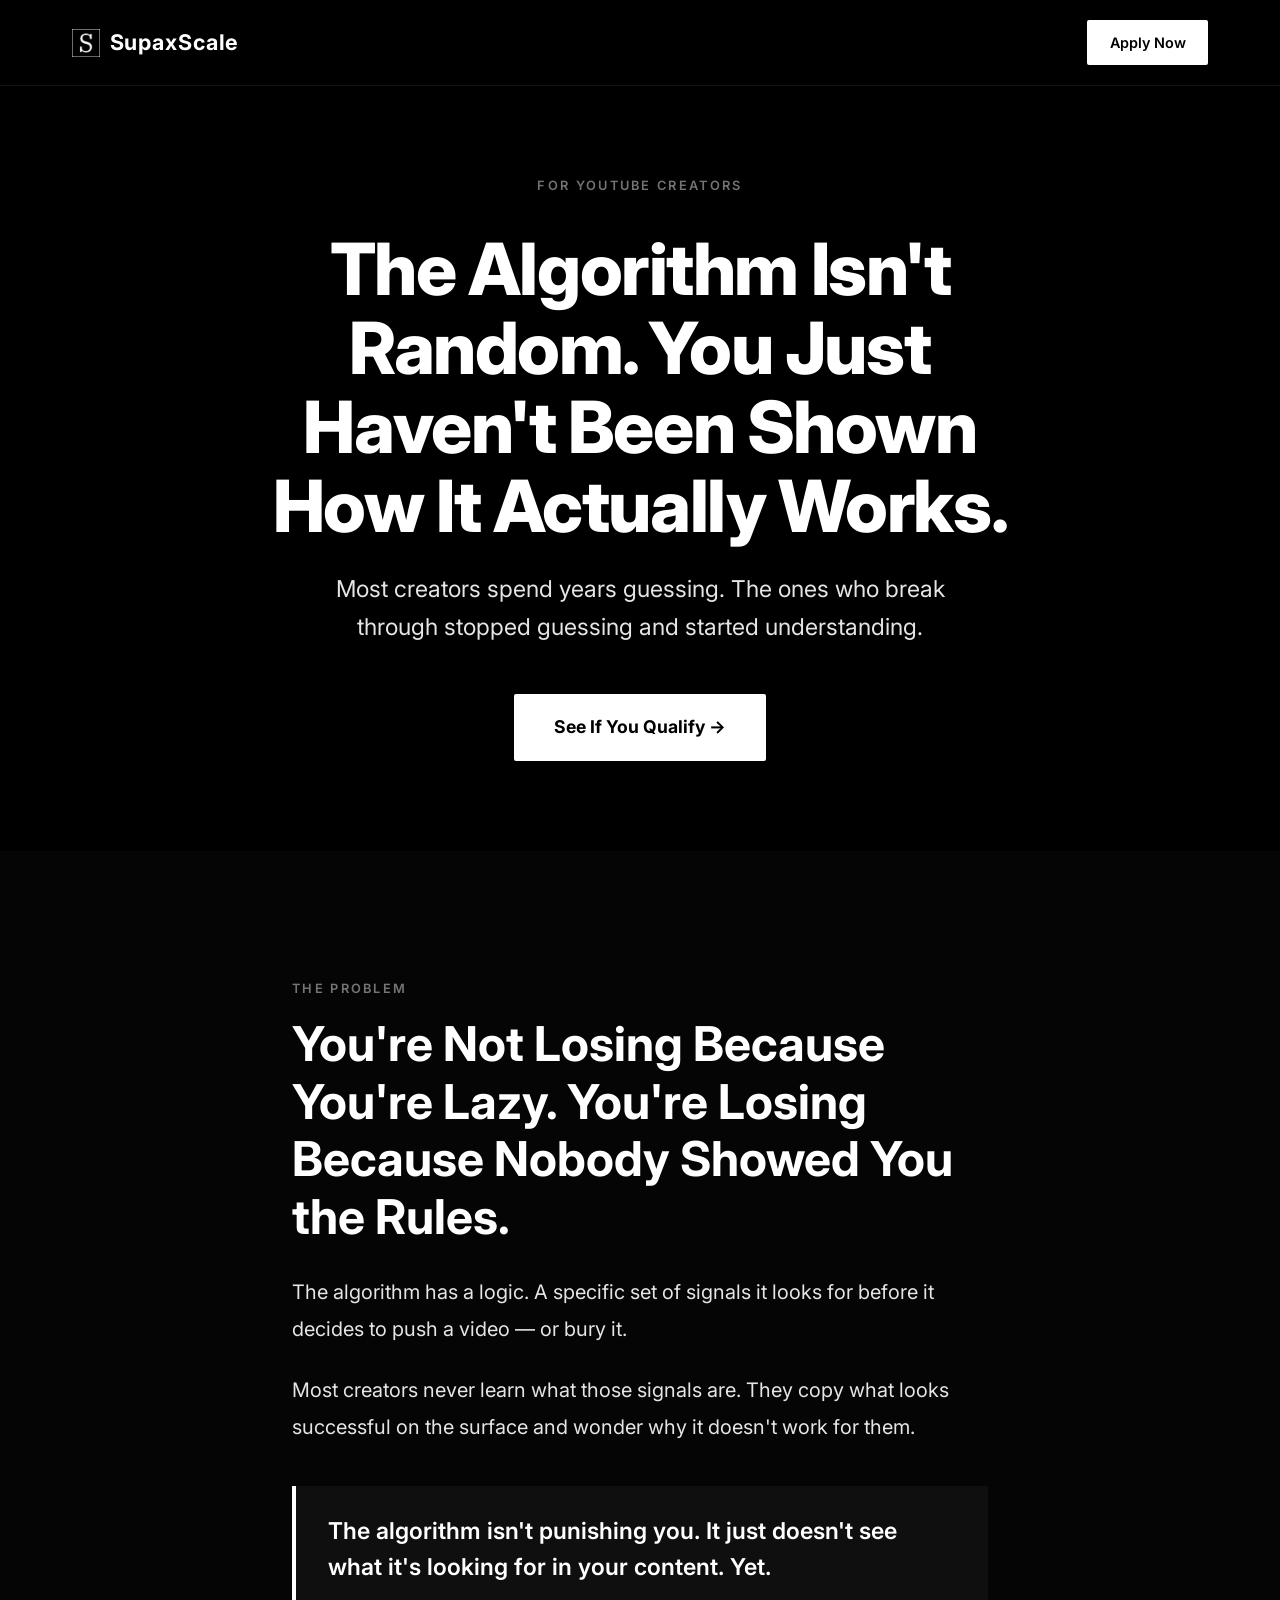
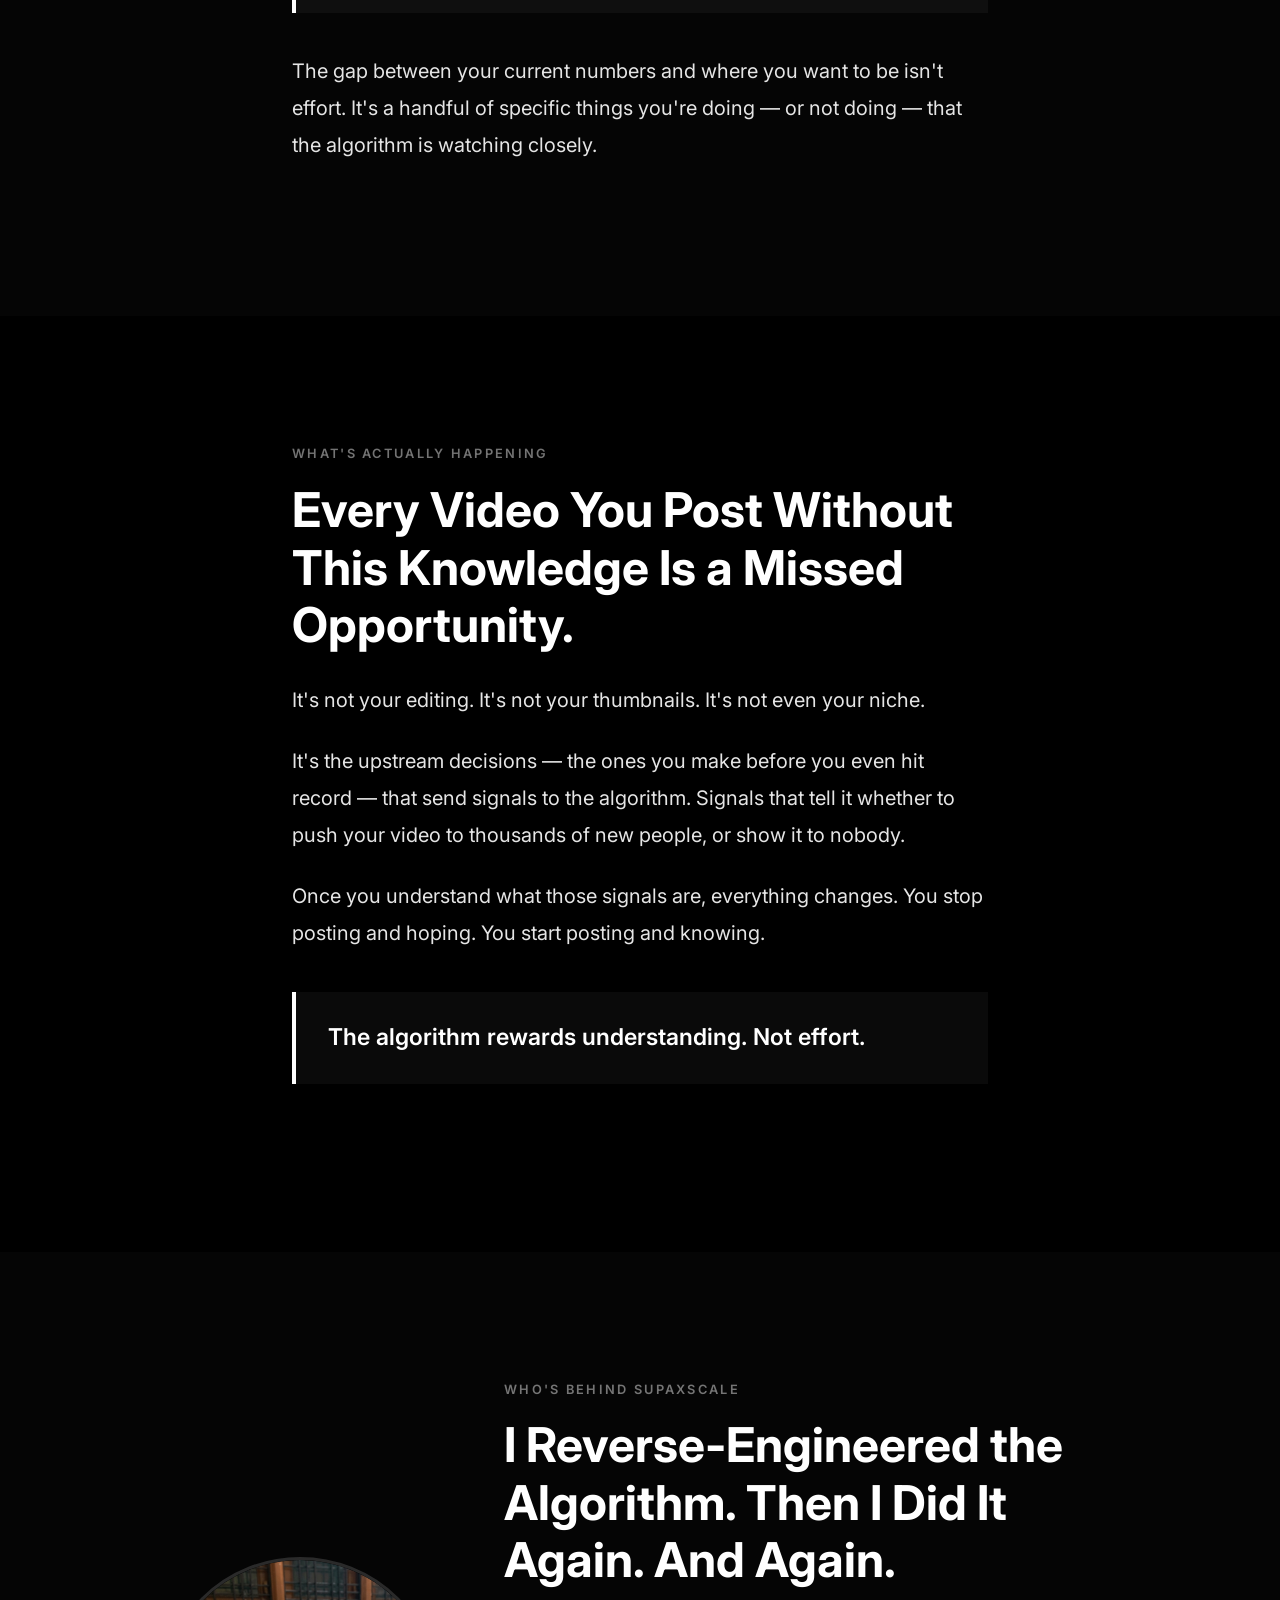
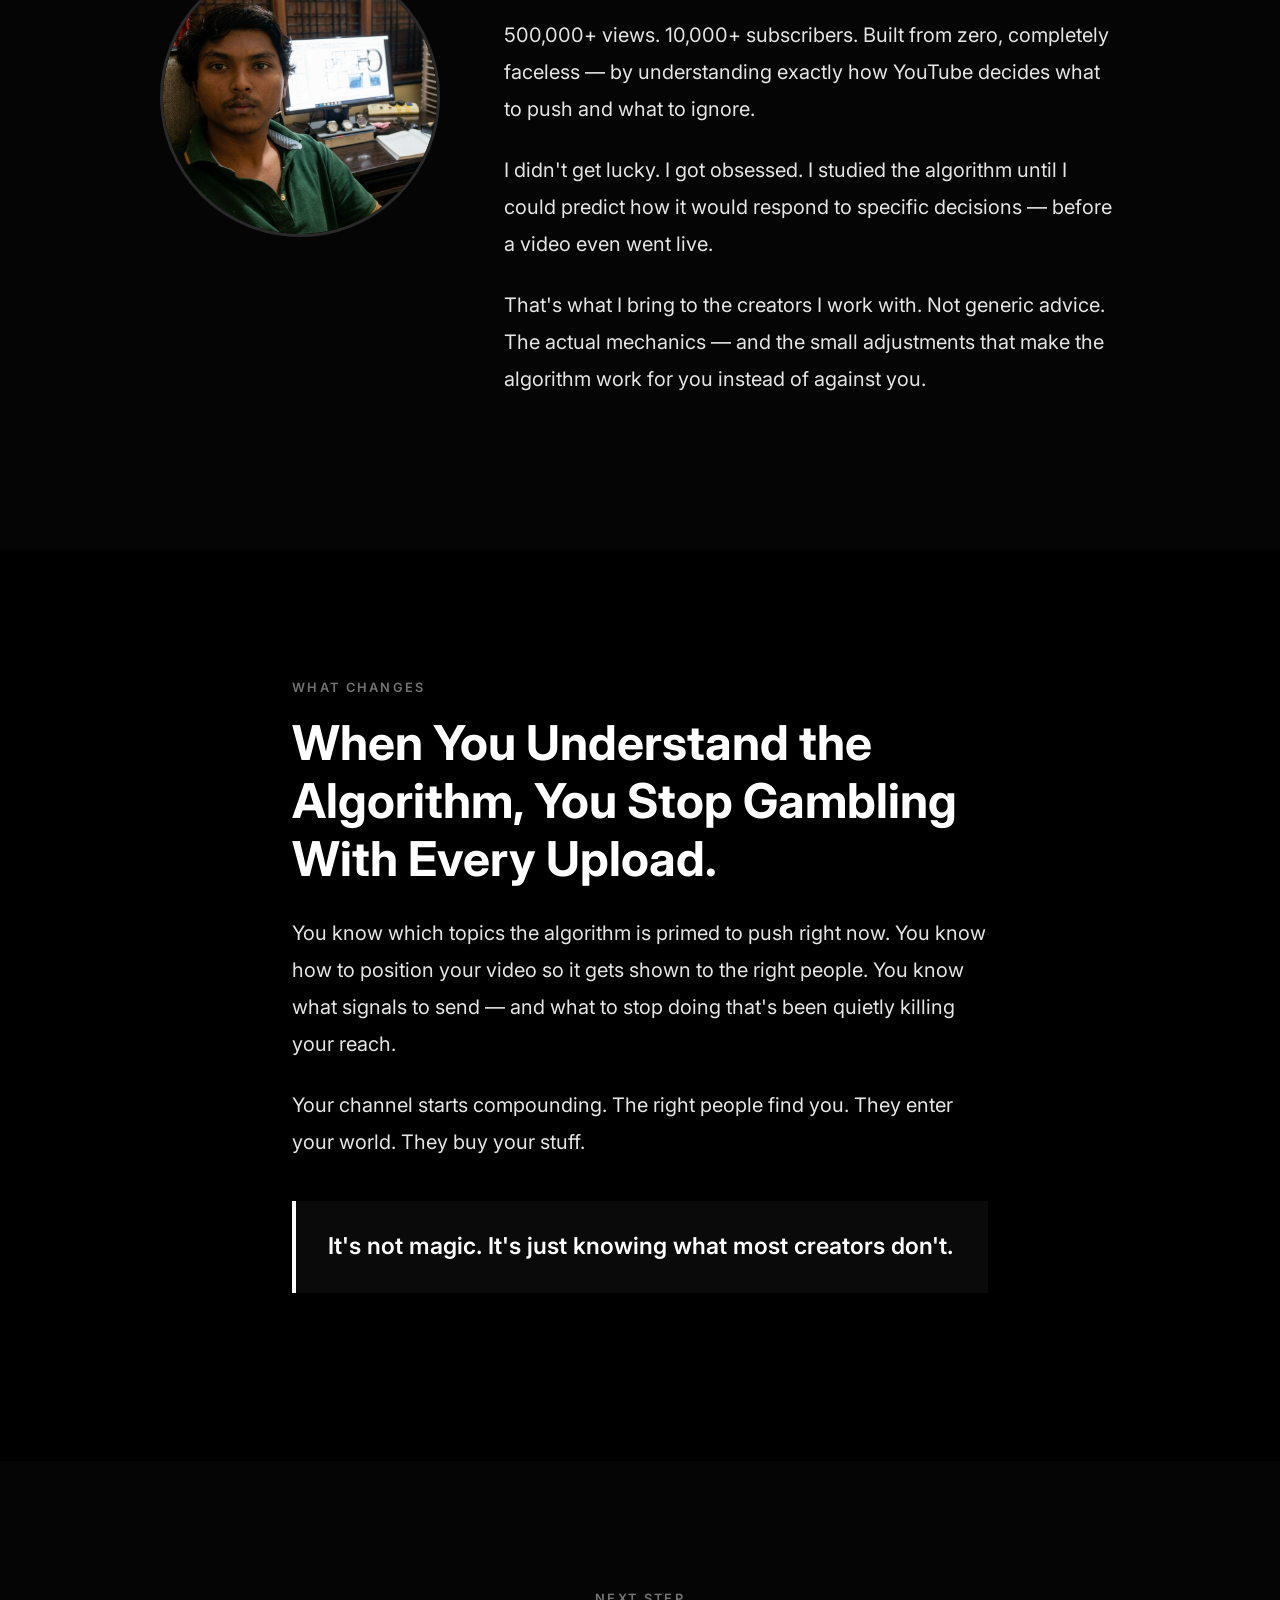
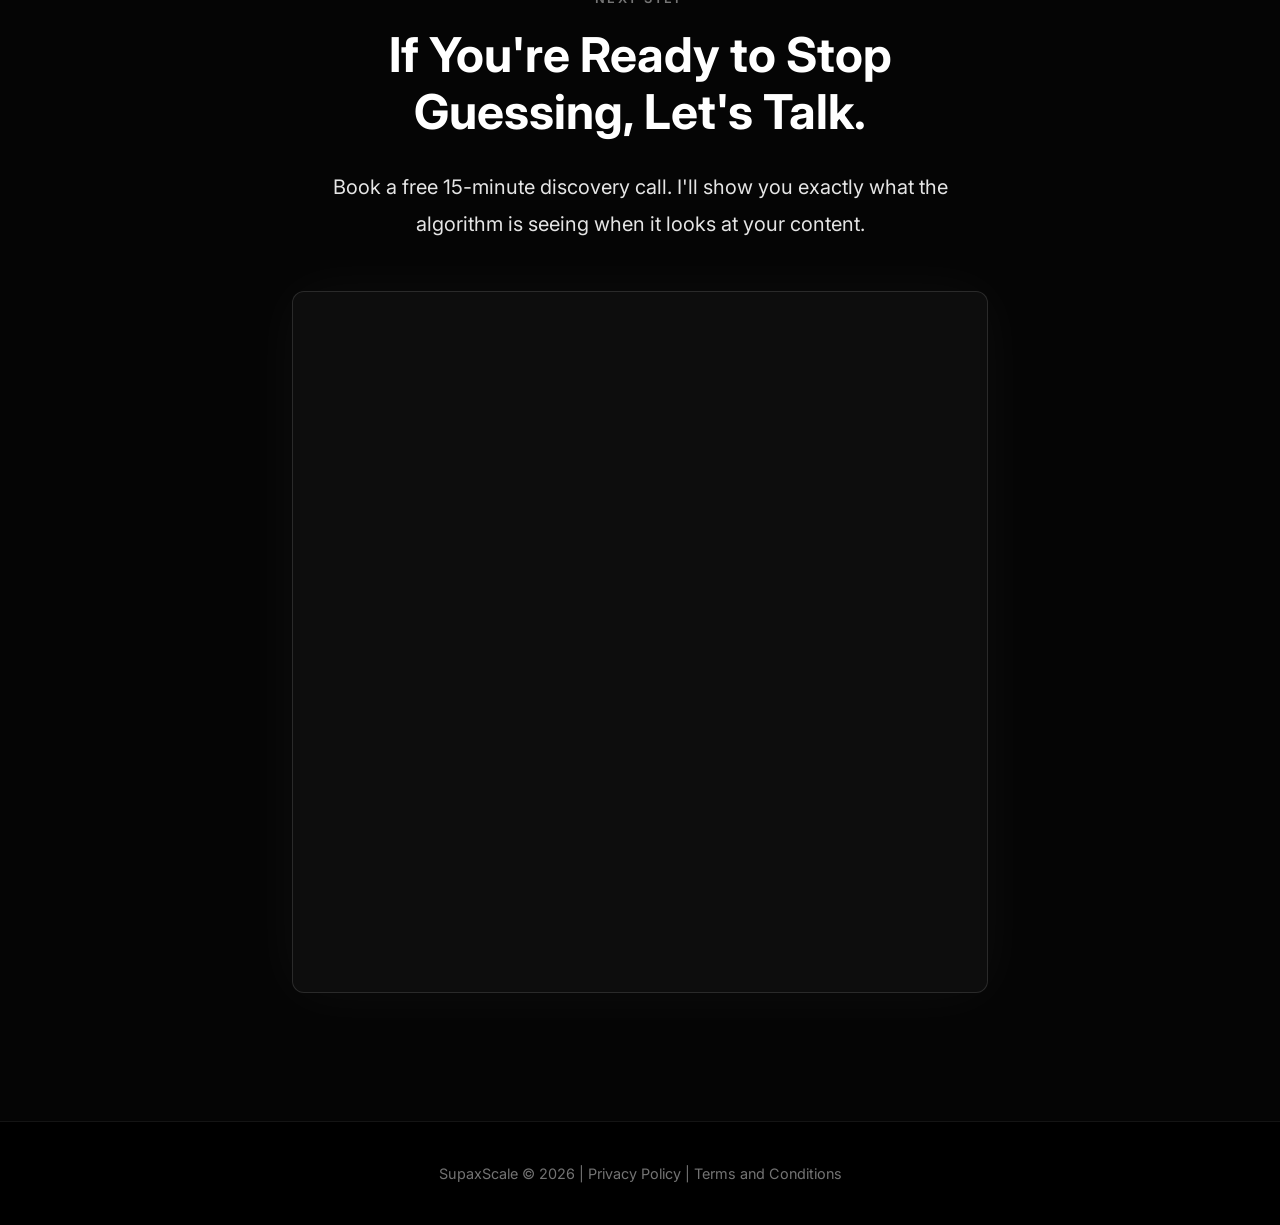
==== commit dae473f9: "branding done" ====
--- a/index.html
+++ b/index.html
@@ -30,7 +30,7 @@
                 <img src="Logo/s.png" alt="SupaxScale" class="logo-img">
                 <span class="logo-text">SupaxScale</span>
             </div>
-            <a href="YOUR_TYPEFORM_URL" target="_blank" class="nav-cta">Apply Now</a>
+            <a href="#apply" class="nav-cta">Apply Now</a>
         </div>
     </nav>
 
@@ -40,7 +40,7 @@
             <p class="eyebrow">For YouTube Creators</p>
             <h1>The Algorithm Isn't Random. You Just Haven't Been Shown How It Actually Works.</h1>
             <p class="hero-sub">Most creators spend years guessing. The ones who break through stopped guessing and started understanding.</p>
-            <a href="YOUR_TYPEFORM_URL" target="_blank" class="cta-button">See If You Qualify →</a>
+            <a href="#apply" class="cta-button">See If You Qualify →</a>
         </div>
     </section>
 
@@ -108,9 +108,13 @@
         <div class="container narrow cta-center">
             <p class="section-label">Next Step</p>
             <h2>If You're Ready to Stop Guessing, Let's Talk.</h2>
-            <p class="body-text">Fill out a short form about your channel. If it looks like a fit, we'll get on a call — and I'll show you exactly what the algorithm is seeing when it looks at your content.</p>
-            <p class="cta-note">Takes 2 minutes.</p>
-            <a href="YOUR_TYPEFORM_URL" target="_blank" class="cta-button">Apply Now →</a>
+            <p class="body-text">Book a free 15-minute discovery call. I'll show you exactly what the algorithm is seeing when it looks at your content.</p>
+            <!-- Calendly inline widget begin -->
+            <div class="calendly-wrapper">
+                <div class="calendly-inline-widget" data-url="https://calendly.com/prathamesh-sys/15-minute-discovery-call?hide_gdpr_banner=1&background_color=0d0d0d&text_color=ffffff&primary_color=ffffff" style="min-width:320px;height:700px;"></div>
+            </div>
+            <script type="text/javascript" src="https://assets.calendly.com/assets/external/widget.js" async></script>
+            <!-- Calendly inline widget end -->
         </div>
     </section>
 
--- a/styles.css
+++ b/styles.css
@@ -1,5 +1,7 @@
 /* Reset */
 * { margin: 0; padding: 0; box-sizing: border-box; }
+
+html { scroll-behavior: smooth; }
 
 :root {
     --black: #000;
@@ -210,3 +212,24 @@
     .nav-cta { font-size: 0.85rem; padding: 0.65rem 1.1rem; }
     .cta-button { padding: 1rem 2rem; font-size: 1rem; }
 }
+
+/* Calendly Section */
+.calendly-wrapper {
+    margin-top: 3rem;
+    border: 1px solid rgba(255, 255, 255, 0.12);
+    border-radius: 12px;
+    overflow: hidden;
+    box-shadow: 0 0 60px rgba(255, 255, 255, 0.04);
+    background: #0d0d0d;
+}
+
+.calendly-inline-widget {
+    display: block;
+    width: 100%;
+}
+
+@media (max-width: 768px) {
+    .calendly-inline-widget {
+        height: 900px !important;
+    }
+}
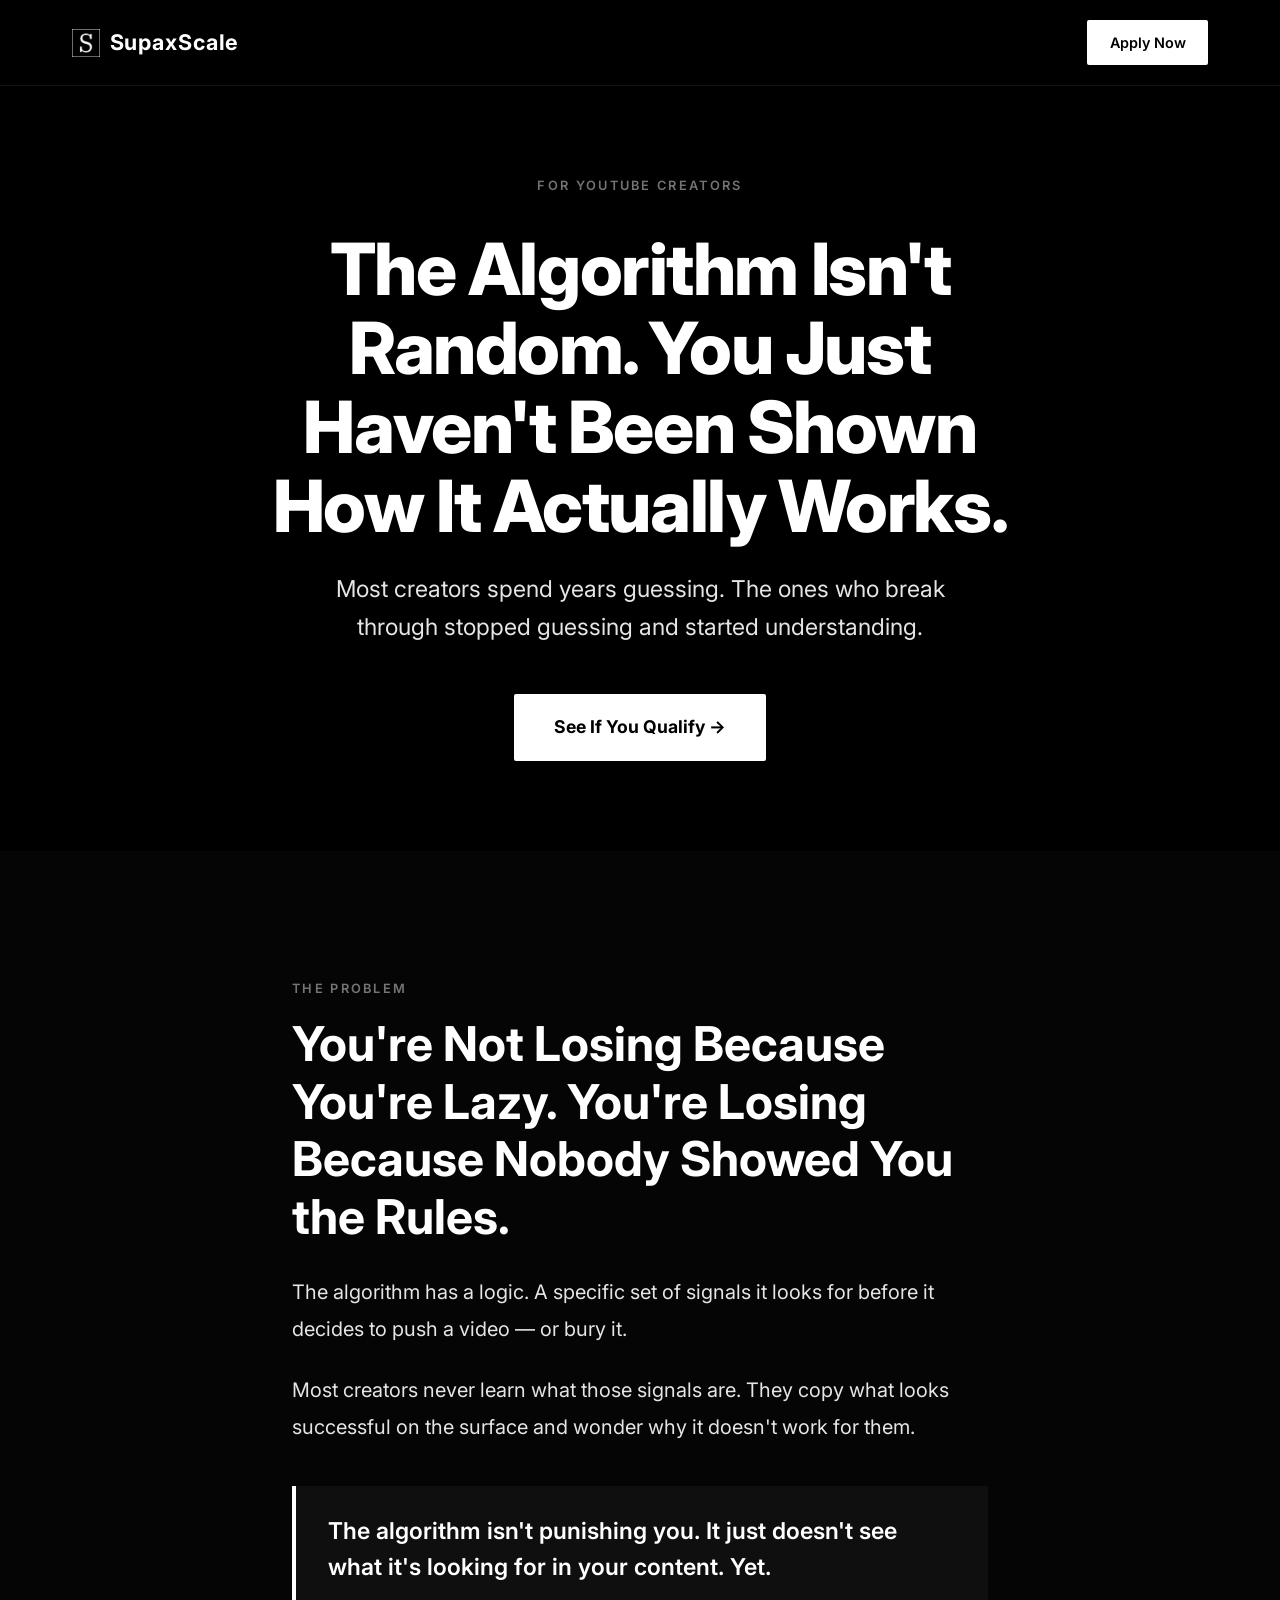
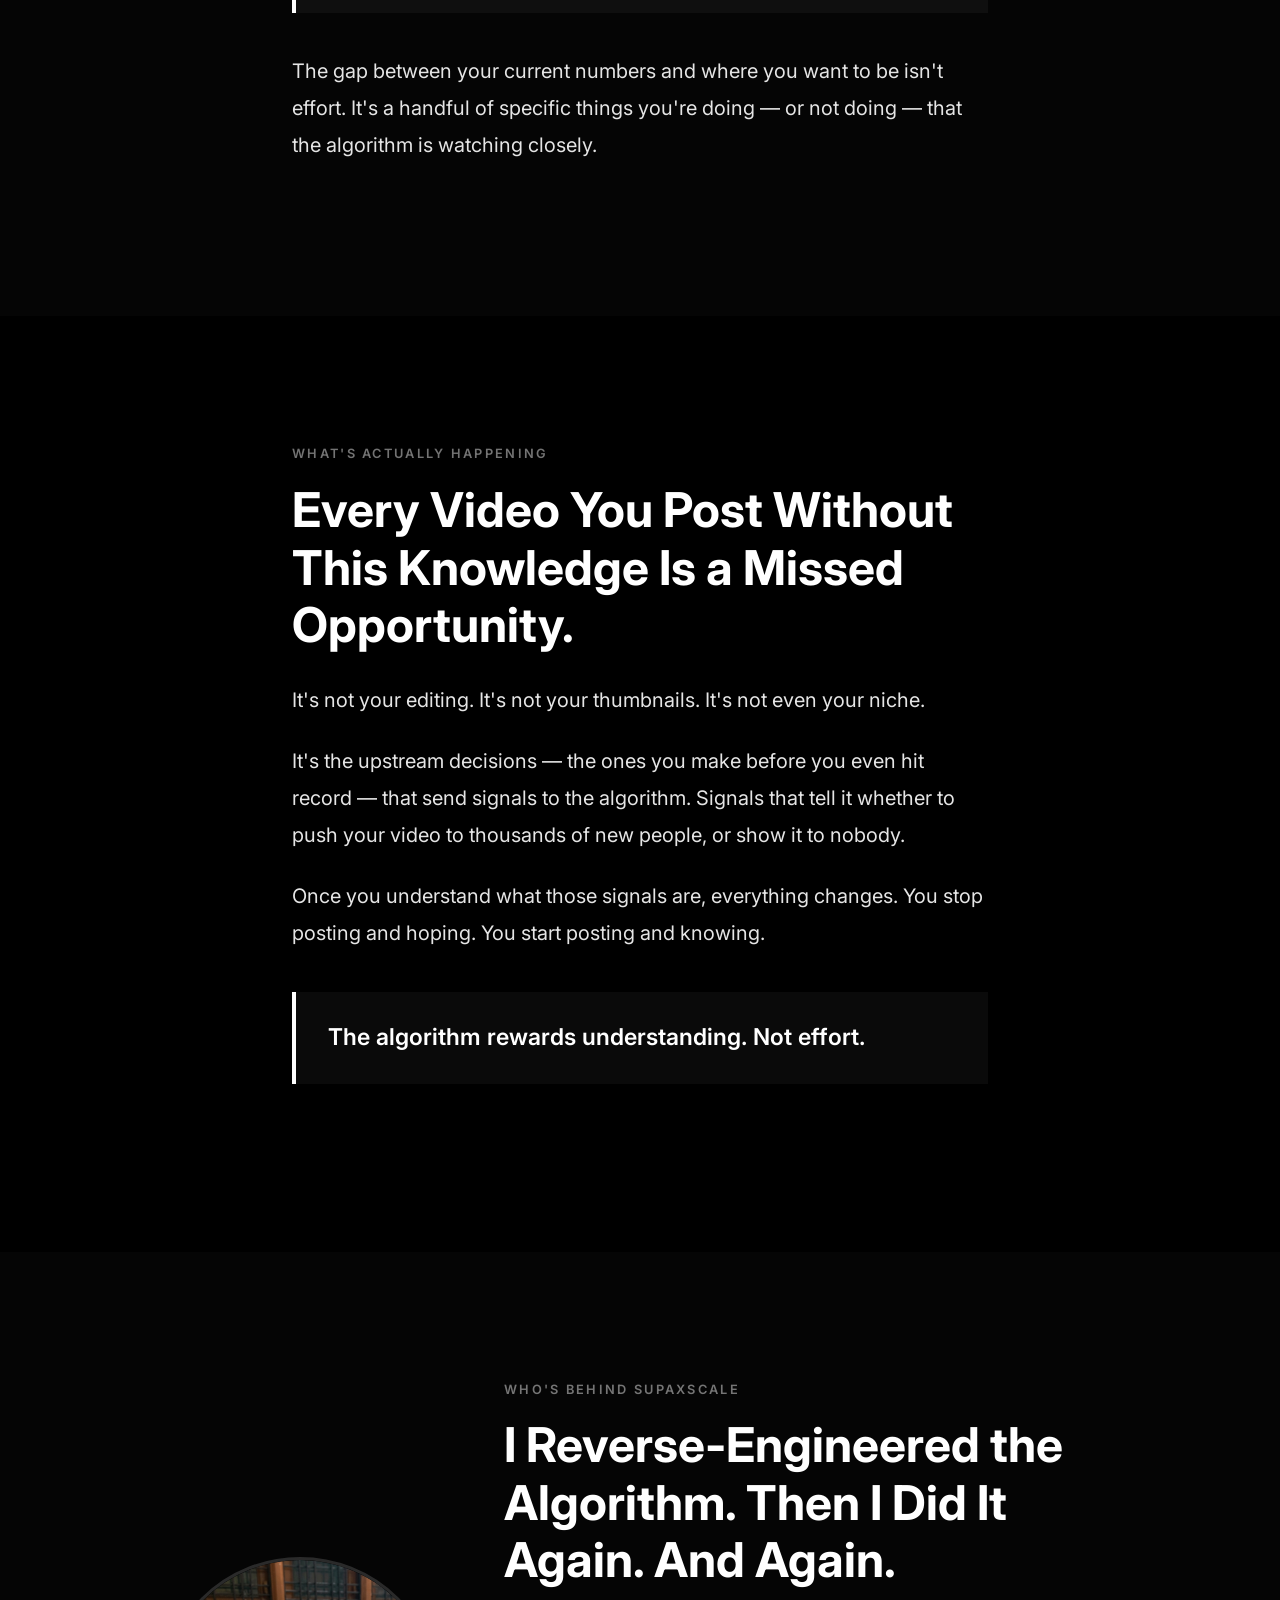
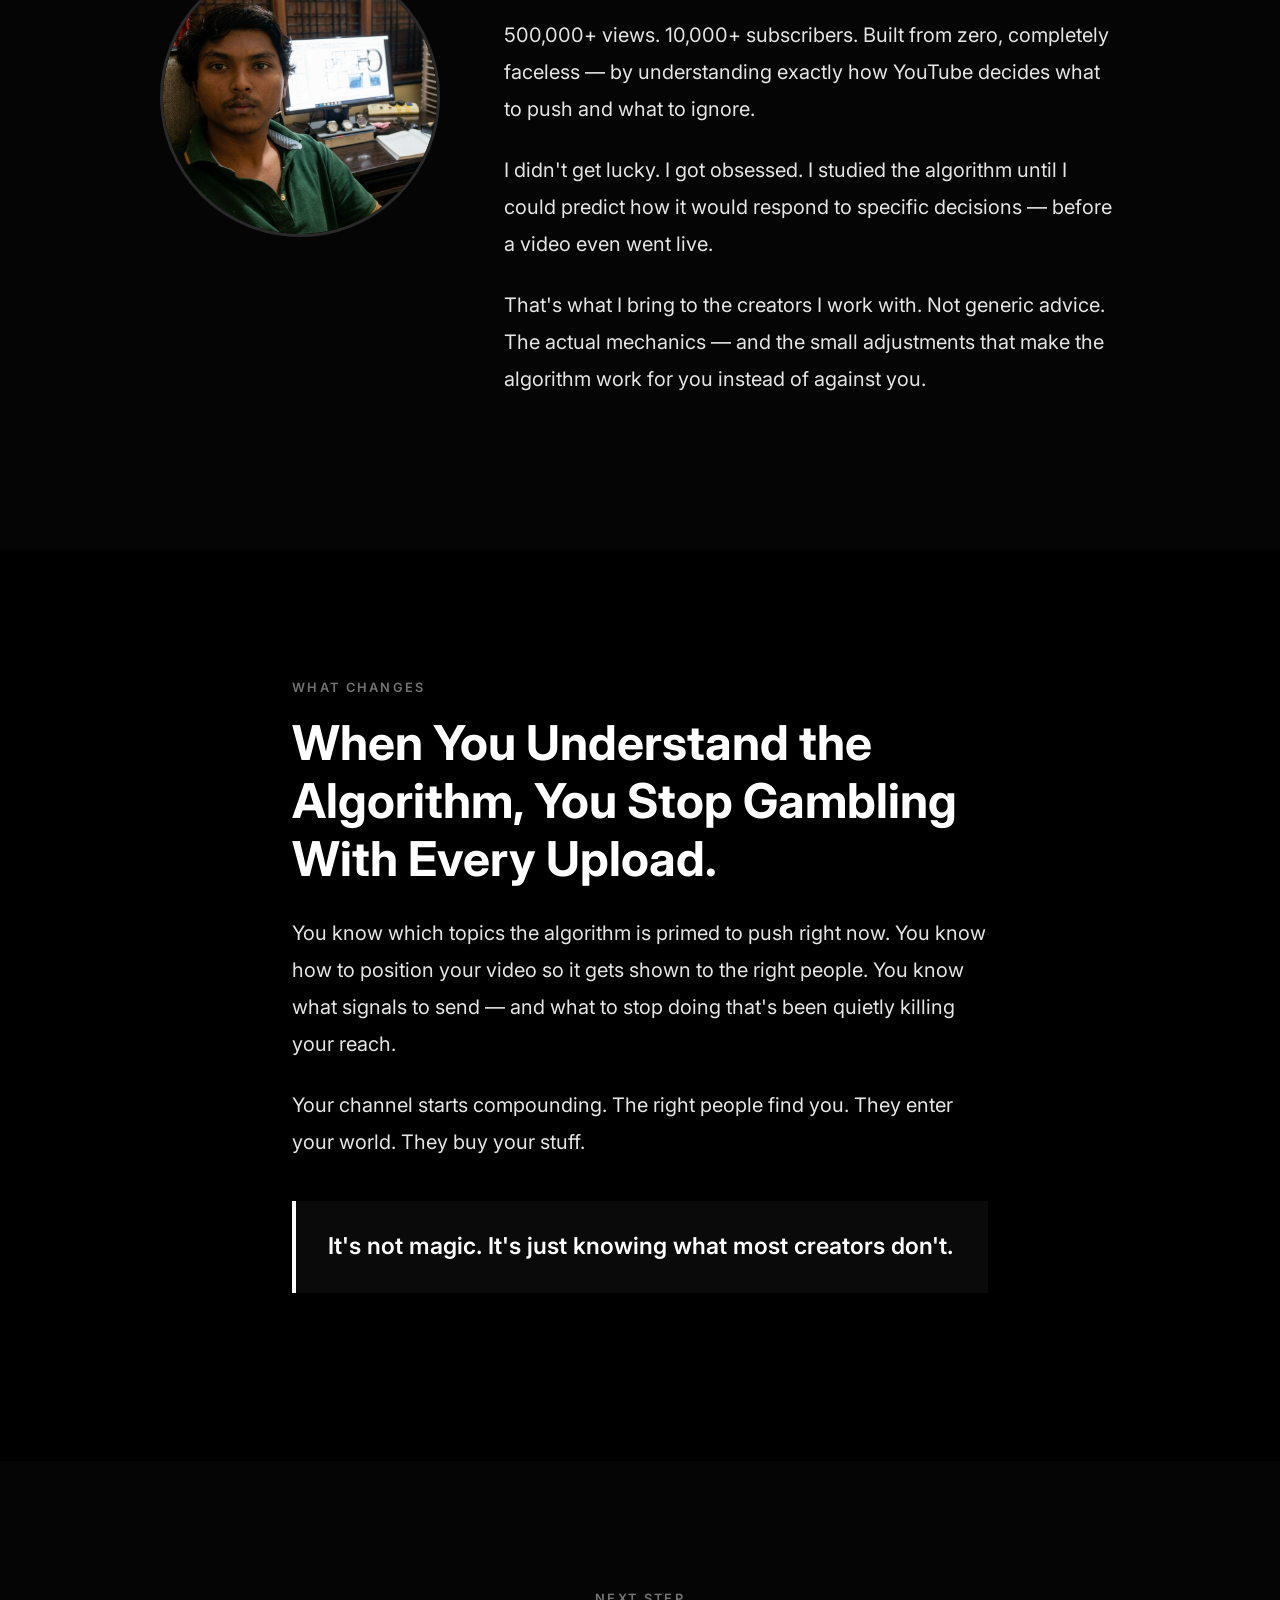
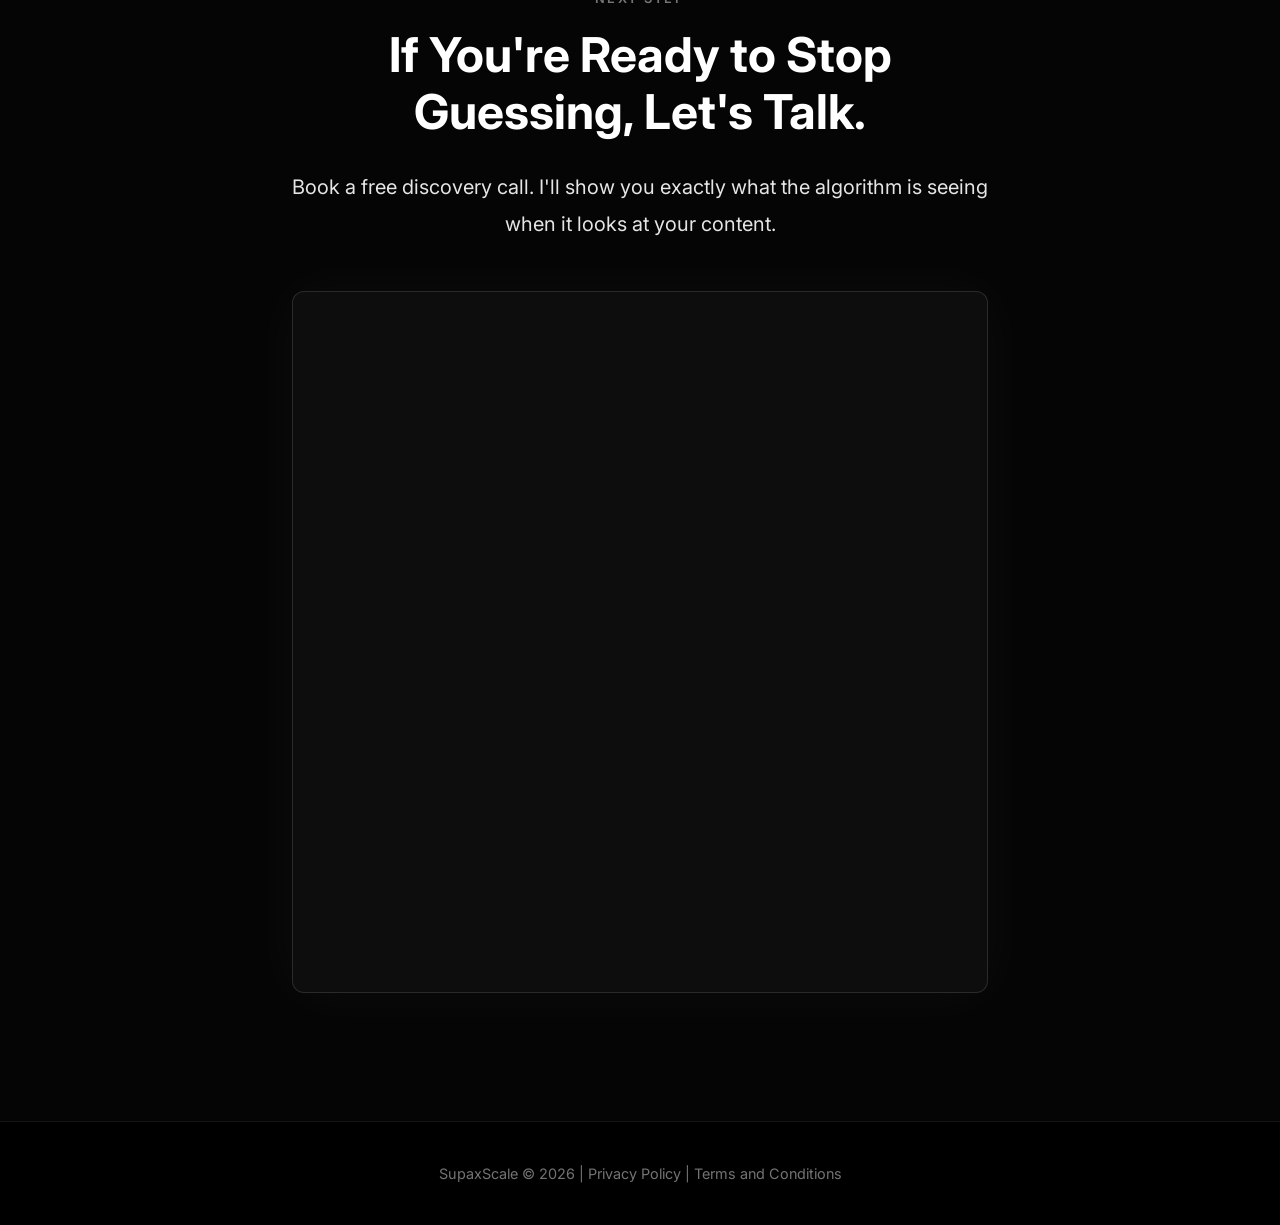
==== commit 7135a710: "again some changes" ====
--- a/index.html
+++ b/index.html
@@ -108,7 +108,7 @@
         <div class="container narrow cta-center">
             <p class="section-label">Next Step</p>
             <h2>If You're Ready to Stop Guessing, Let's Talk.</h2>
-            <p class="body-text">Book a free 15-minute discovery call. I'll show you exactly what the algorithm is seeing when it looks at your content.</p>
+            <p class="body-text">Book a free discovery call. I'll show you exactly what the algorithm is seeing when it looks at your content.</p>
             <!-- Calendly inline widget begin -->
             <div class="calendly-wrapper">
                 <div class="calendly-inline-widget" data-url="https://calendly.com/prathamesh-sys/15-minute-discovery-call?hide_gdpr_banner=1&background_color=0d0d0d&text_color=ffffff&primary_color=ffffff" style="min-width:320px;height:700px;"></div>
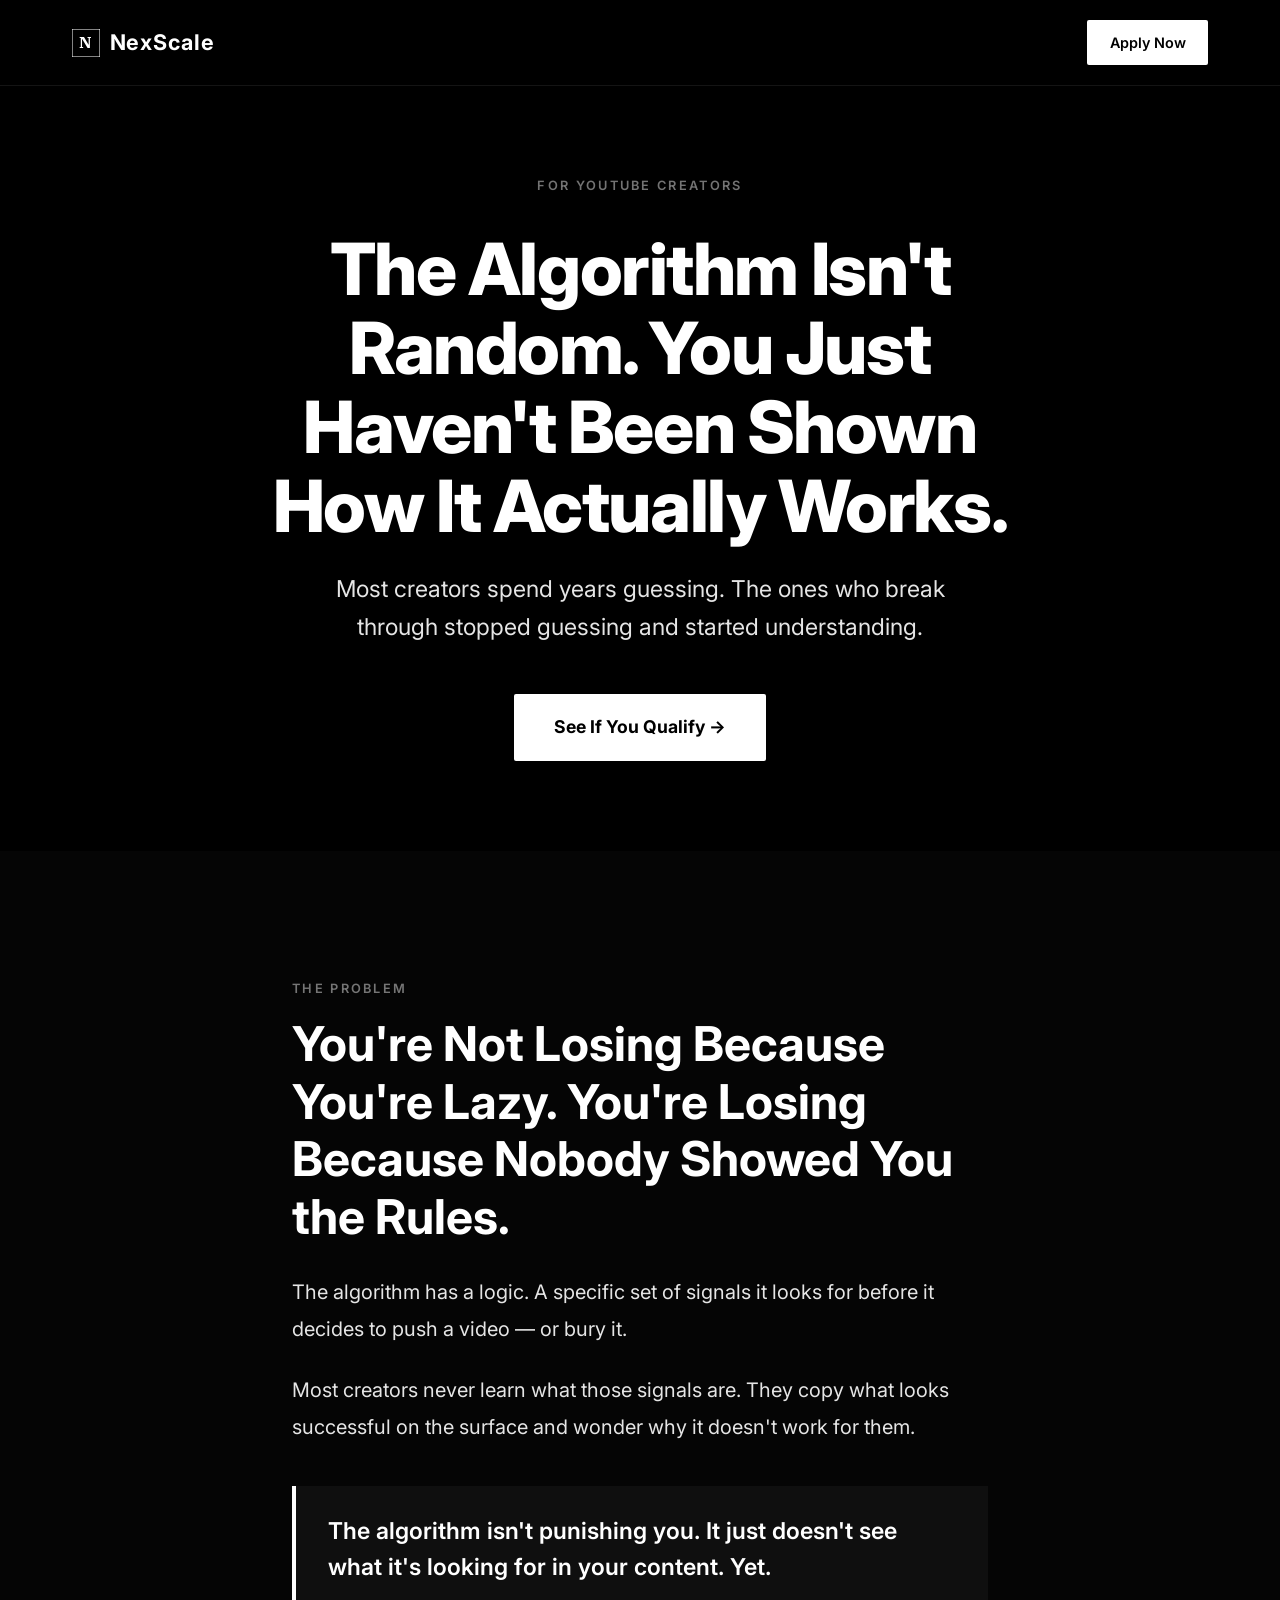
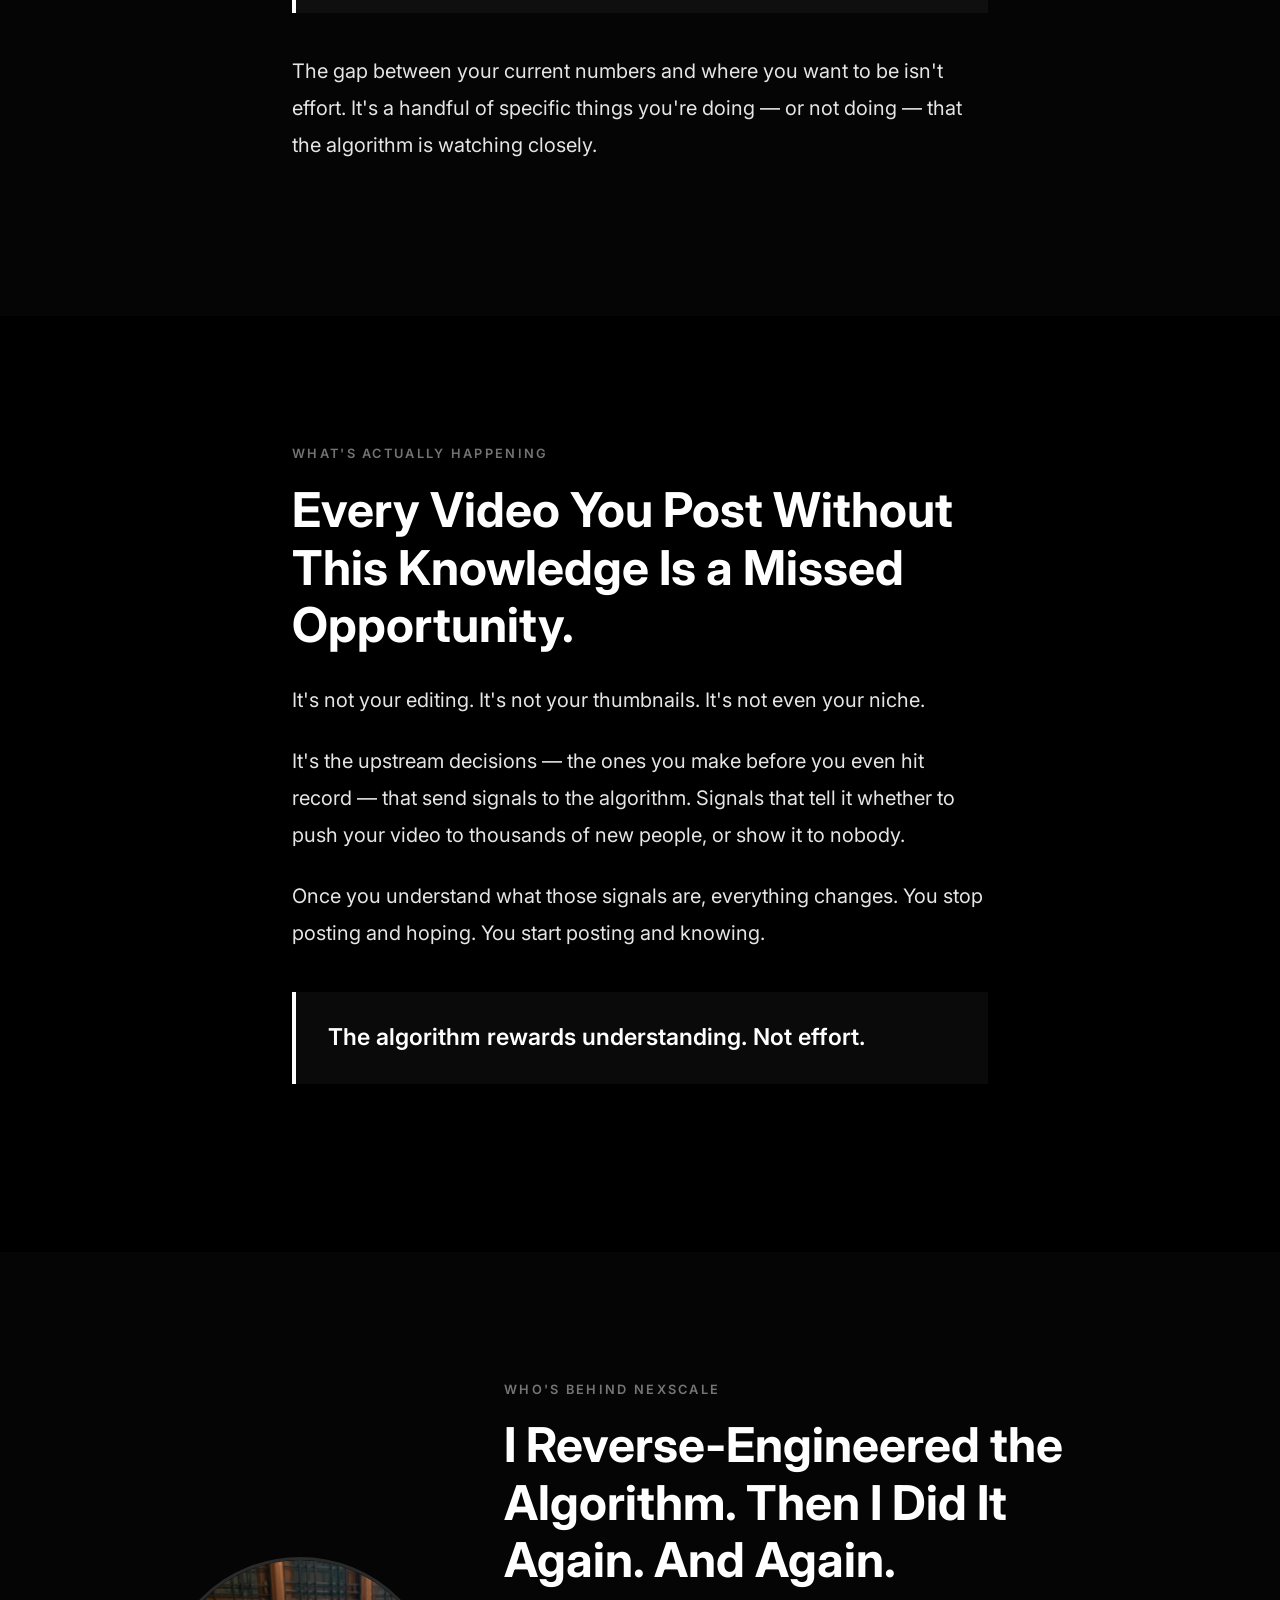
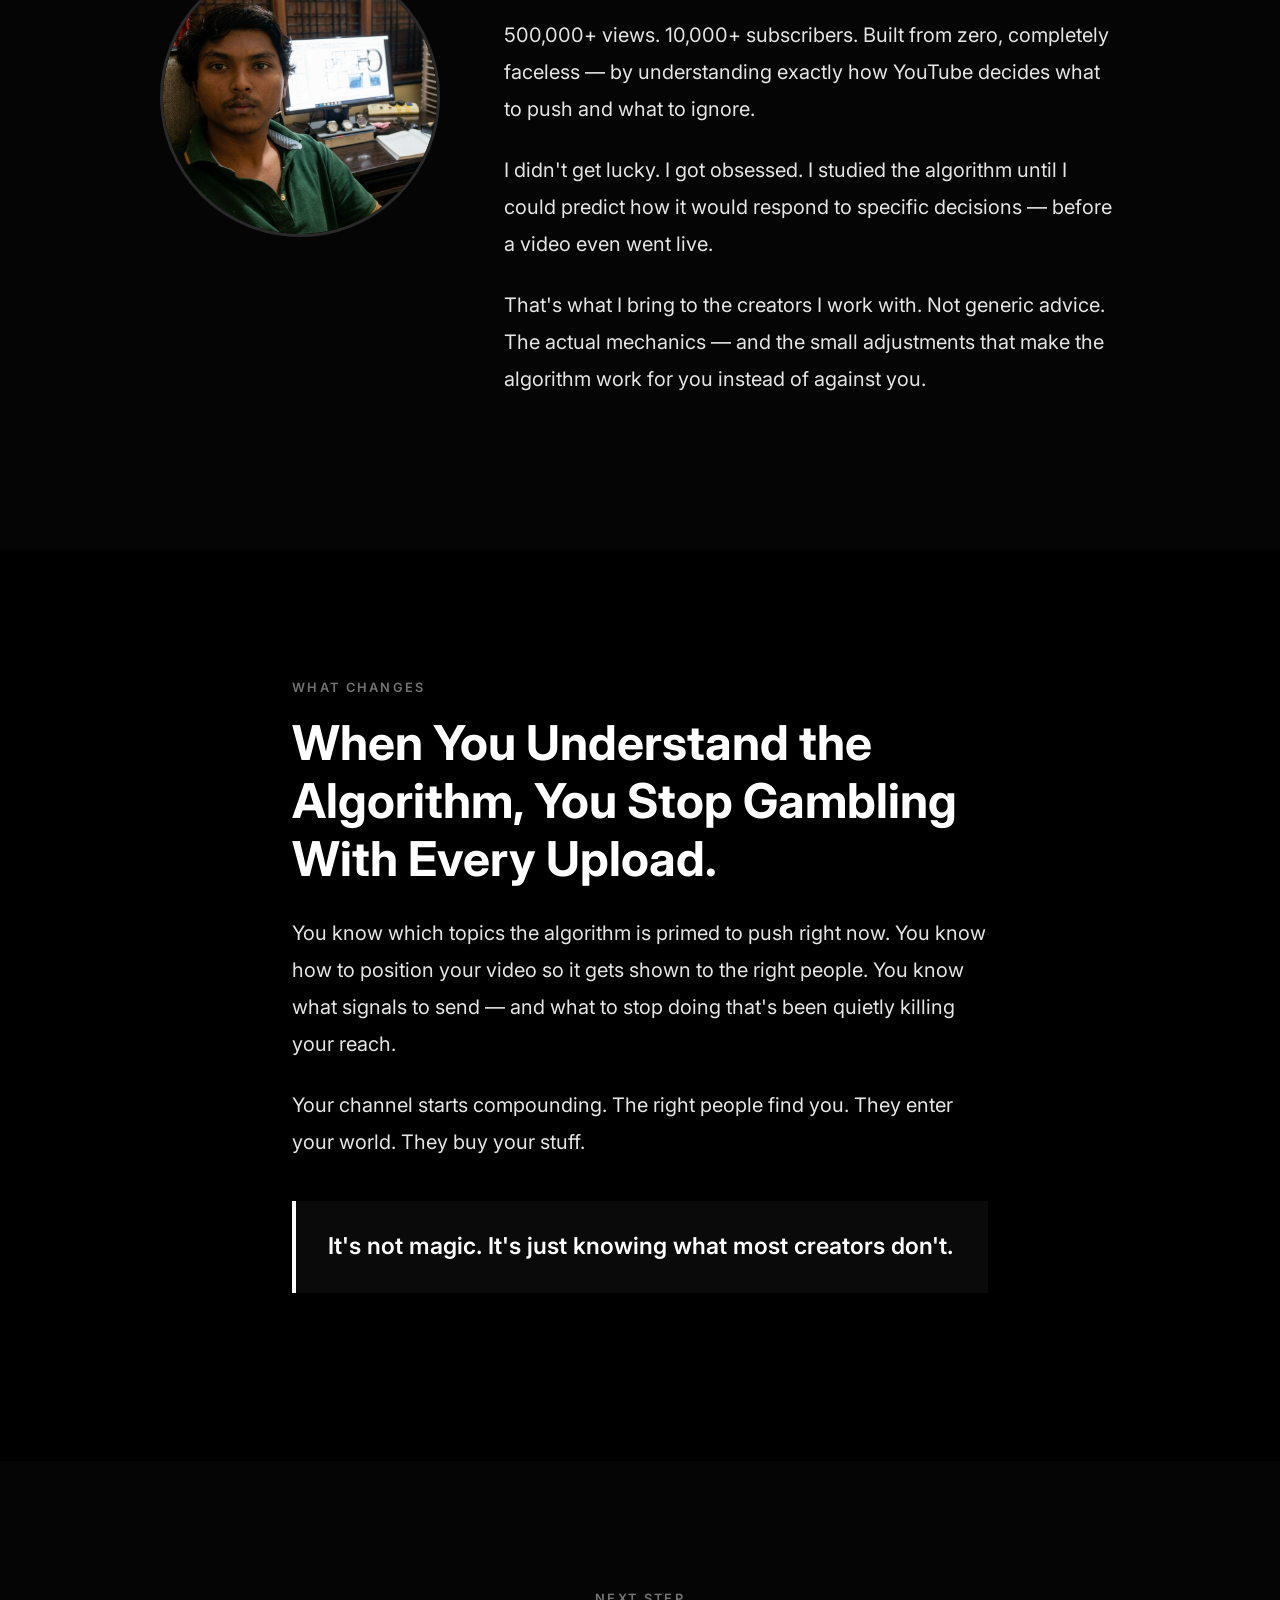
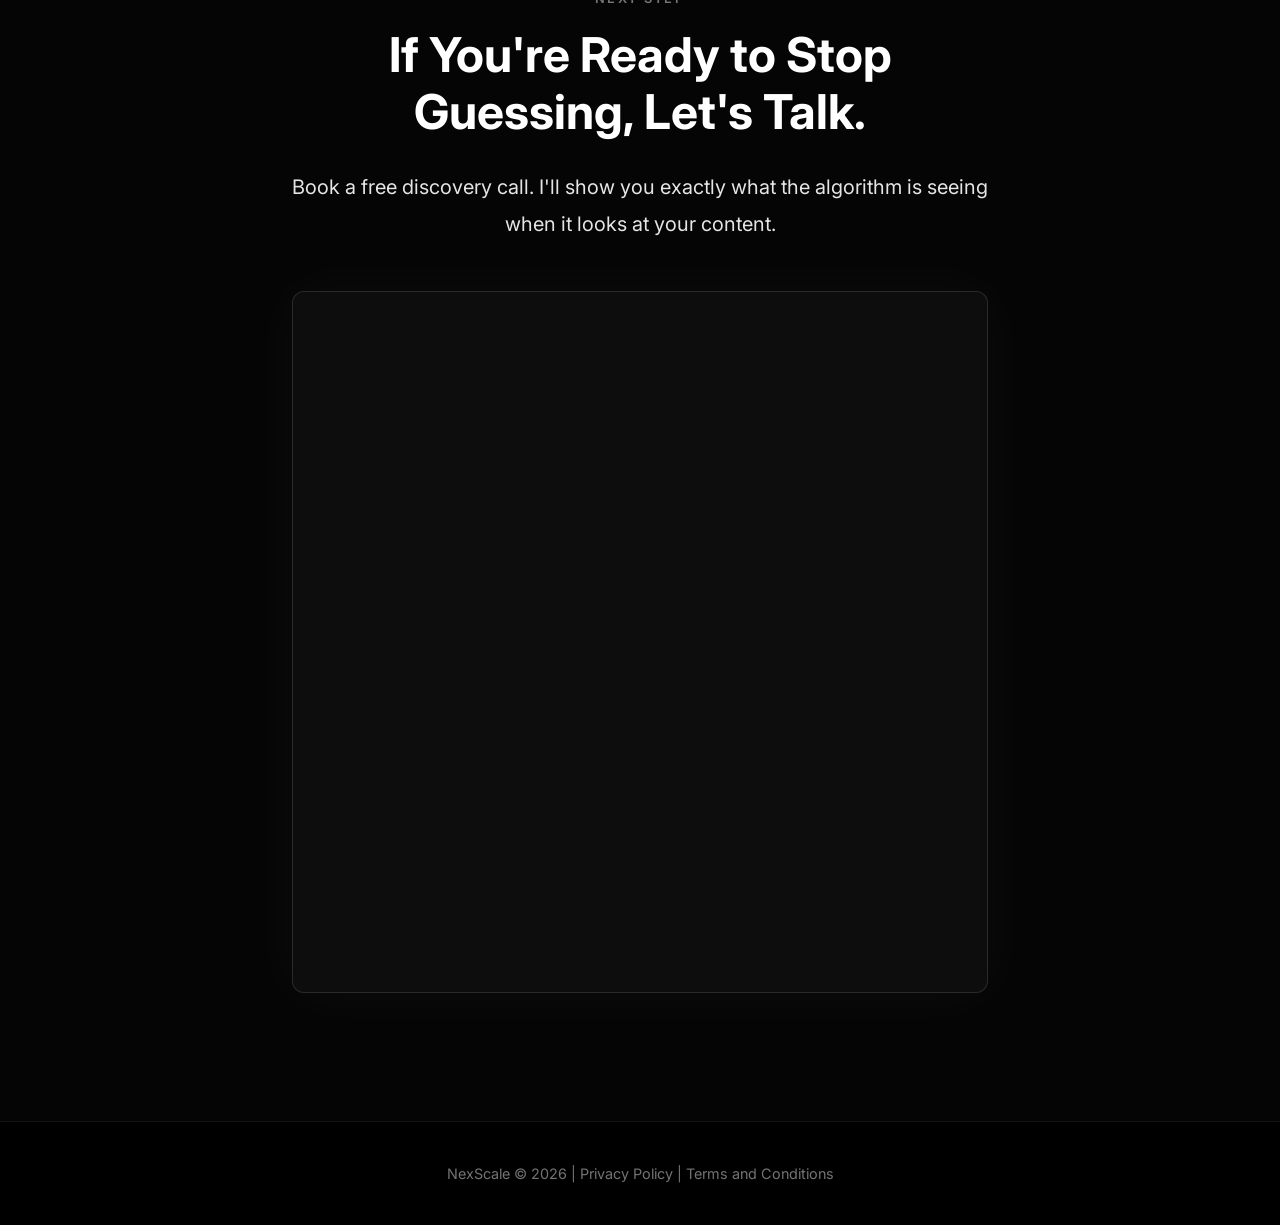
==== commit a42c14bd: "new logo" ====
--- a/index.html
+++ b/index.html
@@ -3,18 +3,17 @@
 <head>
     <meta charset="UTF-8">
     <meta name="viewport" content="width=device-width, initial-scale=1.0">
-    <title>SupaxScale</title>
-    <meta name="description" content="The algorithm has rules. Most creators don't know them. SupaxScale helps YouTube creators understand what actually moves the needle.">
-    <meta name="application-name" content="SupaxScale">
+    <title>NexScale</title>
+    <meta name="description" content="The algorithm has rules. Most creators don't know them. NexScale helps YouTube creators understand what actually moves the needle.">
+    <meta name="application-name" content="NexScale">
     <!-- Favicons -->
     <link rel="shortcut icon" href="favicon.ico">
-    <link rel="icon" type="image/x-icon" href="favicon.ico">
-    <link rel="icon" type="image/png" href="Logo/s.png">
-    <link rel="apple-touch-icon" href="Logo/s.png">
+    <link rel="icon" type="image/svg+xml" href="Logo/ns.svg">
+    <link rel="apple-touch-icon" href="Logo/ns.svg">
     <!-- OG / Social -->
-    <meta property="og:title" content="SupaxScale">
+    <meta property="og:title" content="NexScale">
     <meta property="og:description" content="The algorithm has rules. Most creators don't know them.">
-    <meta property="og:image" content="Logo/s.png">
+    <meta property="og:image" content="Logo/ns.svg">
     <meta property="og:type" content="website">
     <link rel="stylesheet" href="styles.css">
     <link rel="preconnect" href="https://fonts.googleapis.com">
@@ -27,8 +26,8 @@
     <nav class="navbar">
         <div class="nav-container">
             <div class="logo">
-                <img src="Logo/s.png" alt="SupaxScale" class="logo-img">
-                <span class="logo-text">SupaxScale</span>
+                <img src="Logo/ns.svg" alt="NexScale" class="logo-img">
+                <span class="logo-text">NexScale</span>
             </div>
             <a href="#apply" class="nav-cta">Apply Now</a>
         </div>
@@ -77,10 +76,10 @@
         <div class="container">
             <div class="credibility-inner">
                 <div class="credibility-photo">
-                    <img src="img/pfp2-modified.png" alt="SupaxScale founder">
+                    <img src="img/pfp2-modified.png" alt="NexScale founder">
                 </div>
                 <div class="credibility-text">
-                    <p class="section-label">Who's Behind SupaxScale</p>
+                    <p class="section-label">Who's Behind NexScale</p>
                     <h2>I Reverse-Engineered the Algorithm. Then I Did It Again. And Again.</h2>
                     <p class="body-text">500,000+ views. 10,000+ subscribers. Built from zero, completely faceless — by understanding exactly how YouTube decides what to push and what to ignore.</p>
                     <p class="body-text">I didn't get lucky. I got obsessed. I studied the algorithm until I could predict how it would respond to specific decisions — before a video even went live.</p>
@@ -121,7 +120,7 @@
     <!-- FOOTER -->
     <footer class="footer">
         <div class="container">
-            <p>SupaxScale © 2026 | <a href="privacy-policy.html">Privacy Policy</a> | <a href="terms-and-conditions.html">Terms and Conditions</a></p>
+            <p>NexScale © 2026 | <a href="privacy-policy.html">Privacy Policy</a> | <a href="terms-and-conditions.html">Terms and Conditions</a></p>
         </div>
     </footer>
 
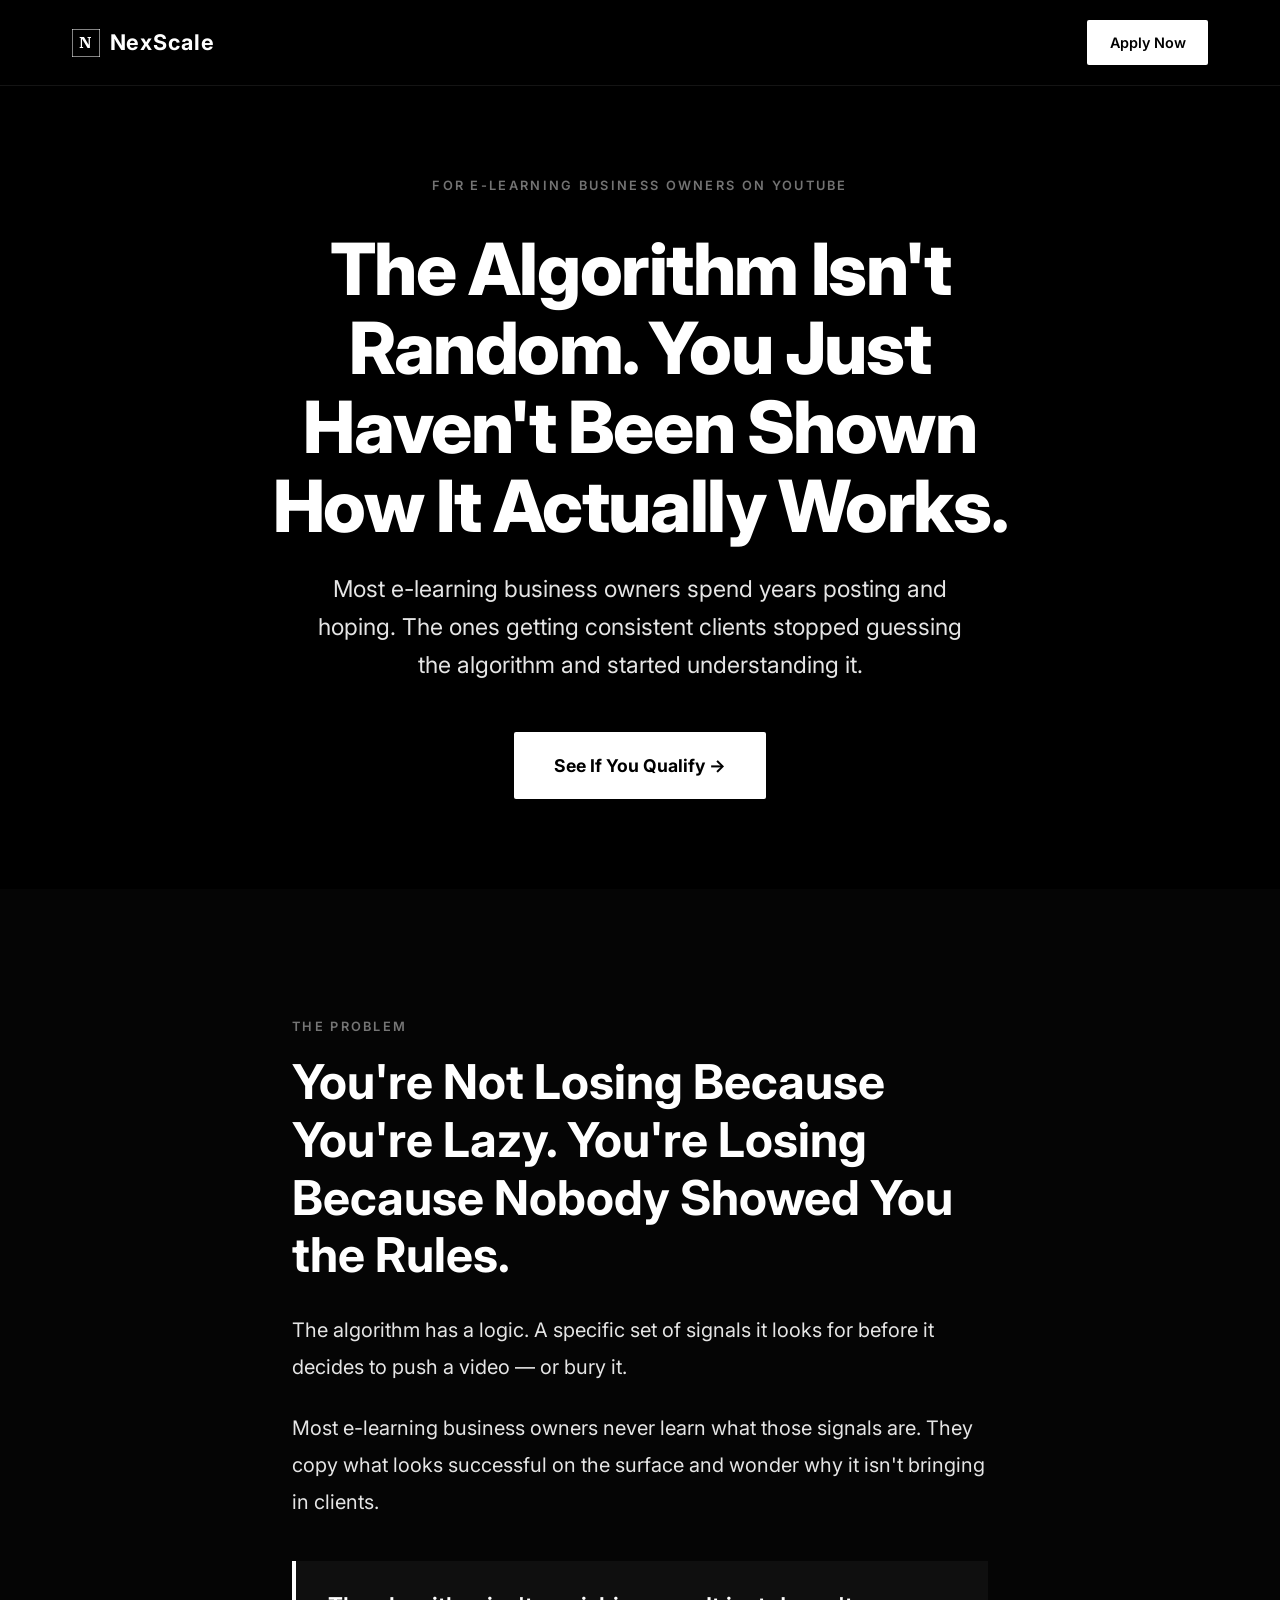
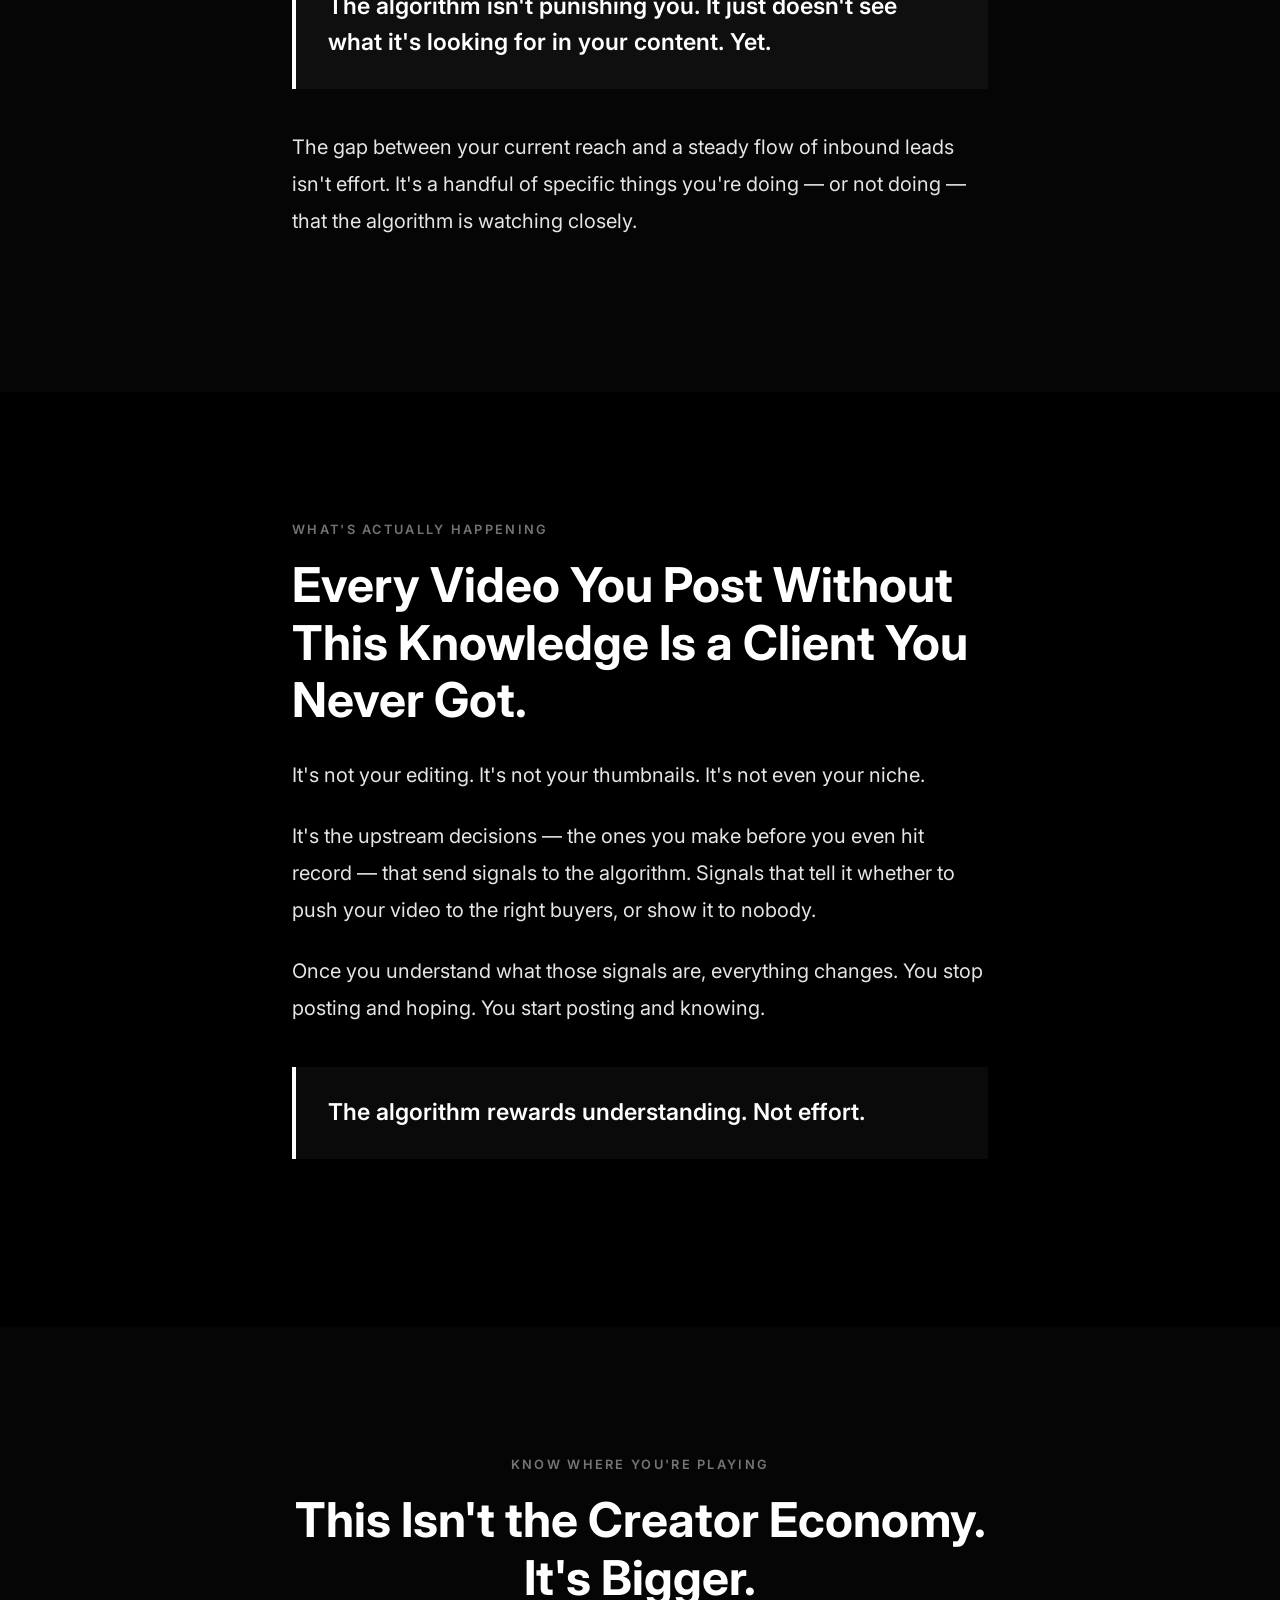
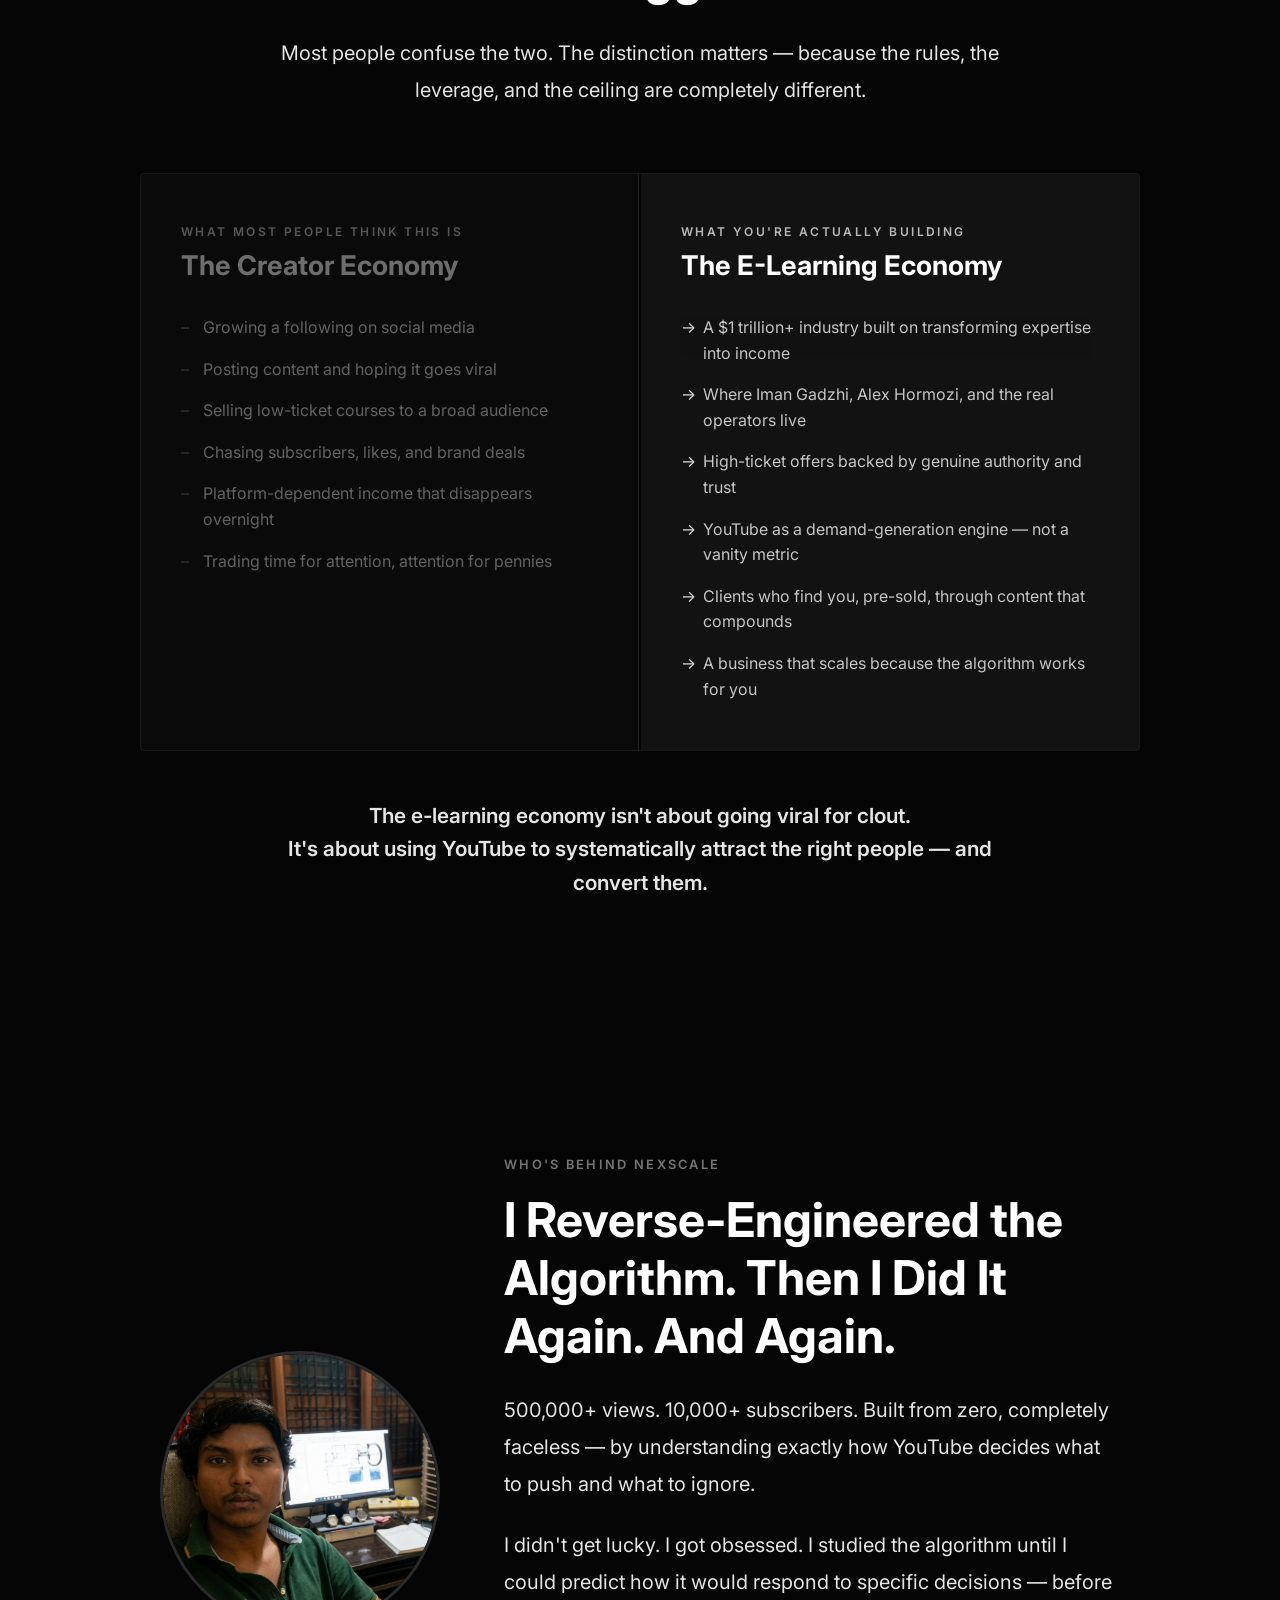
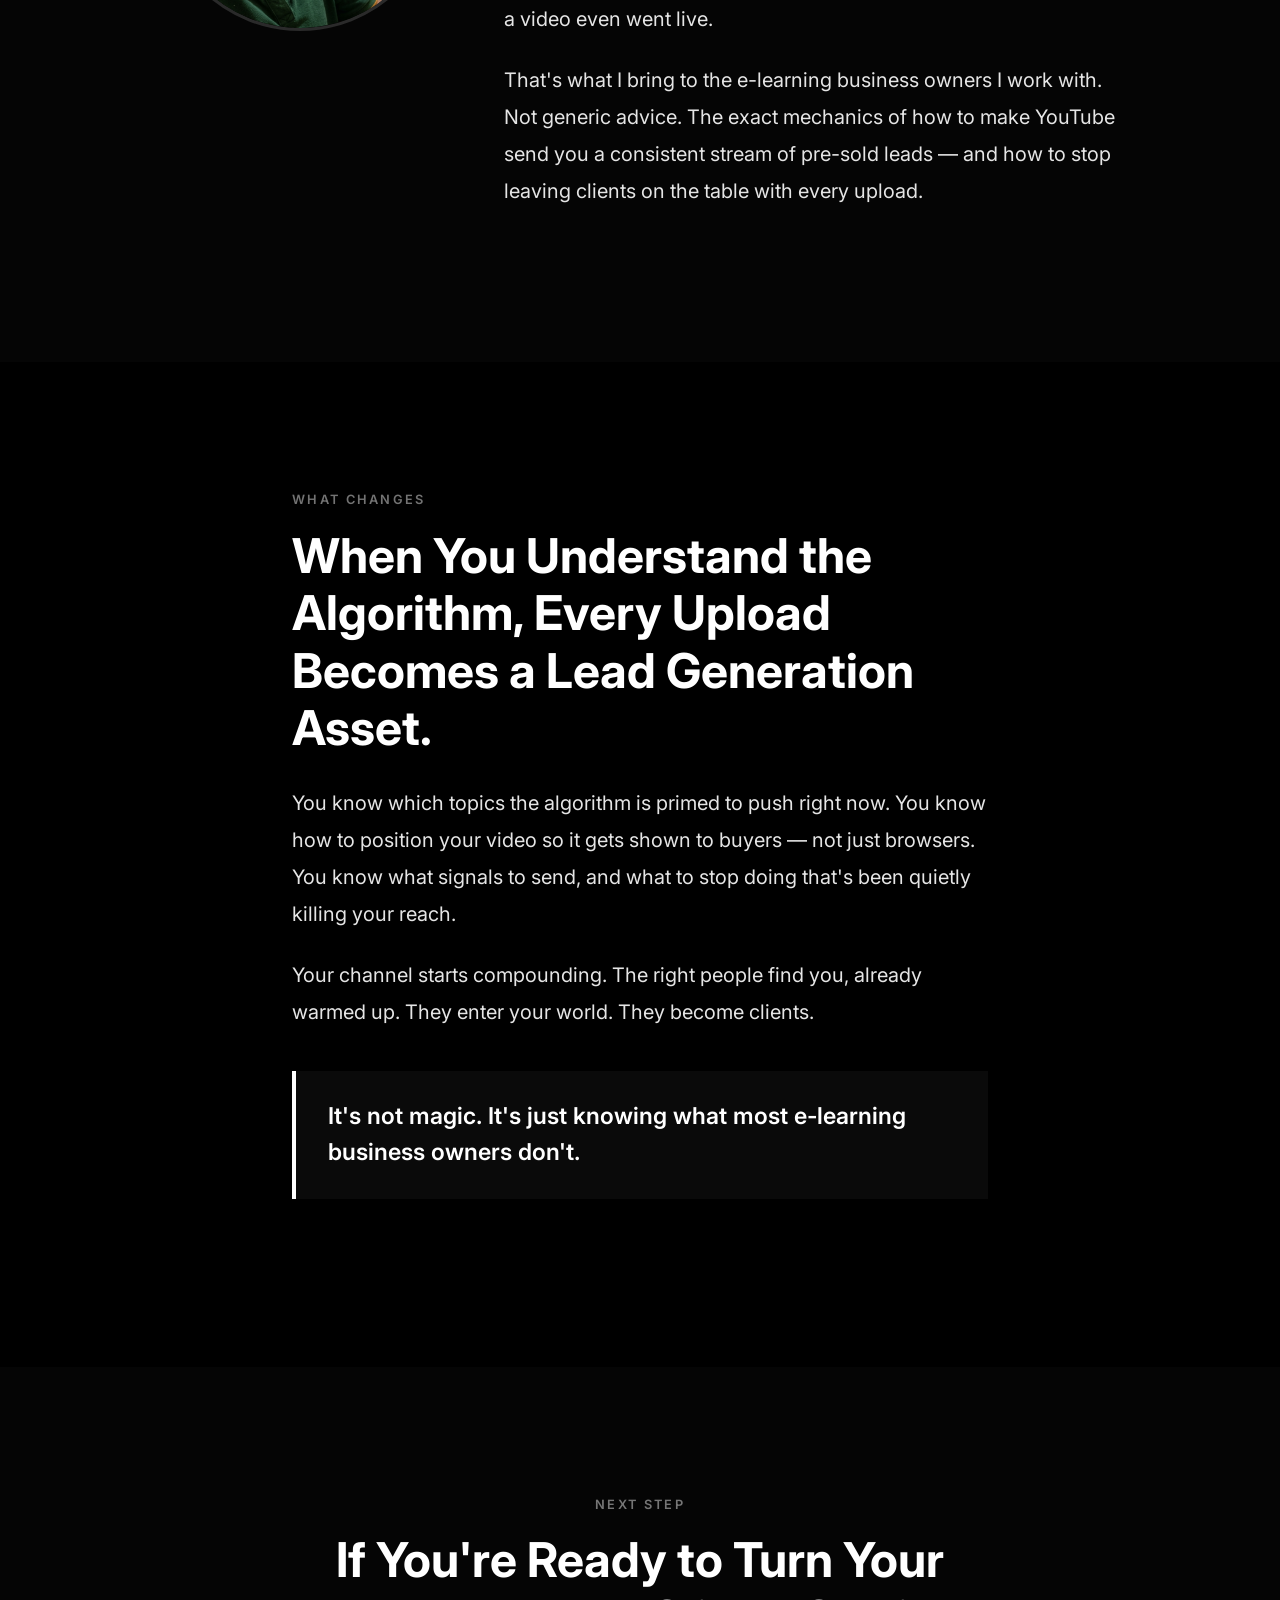
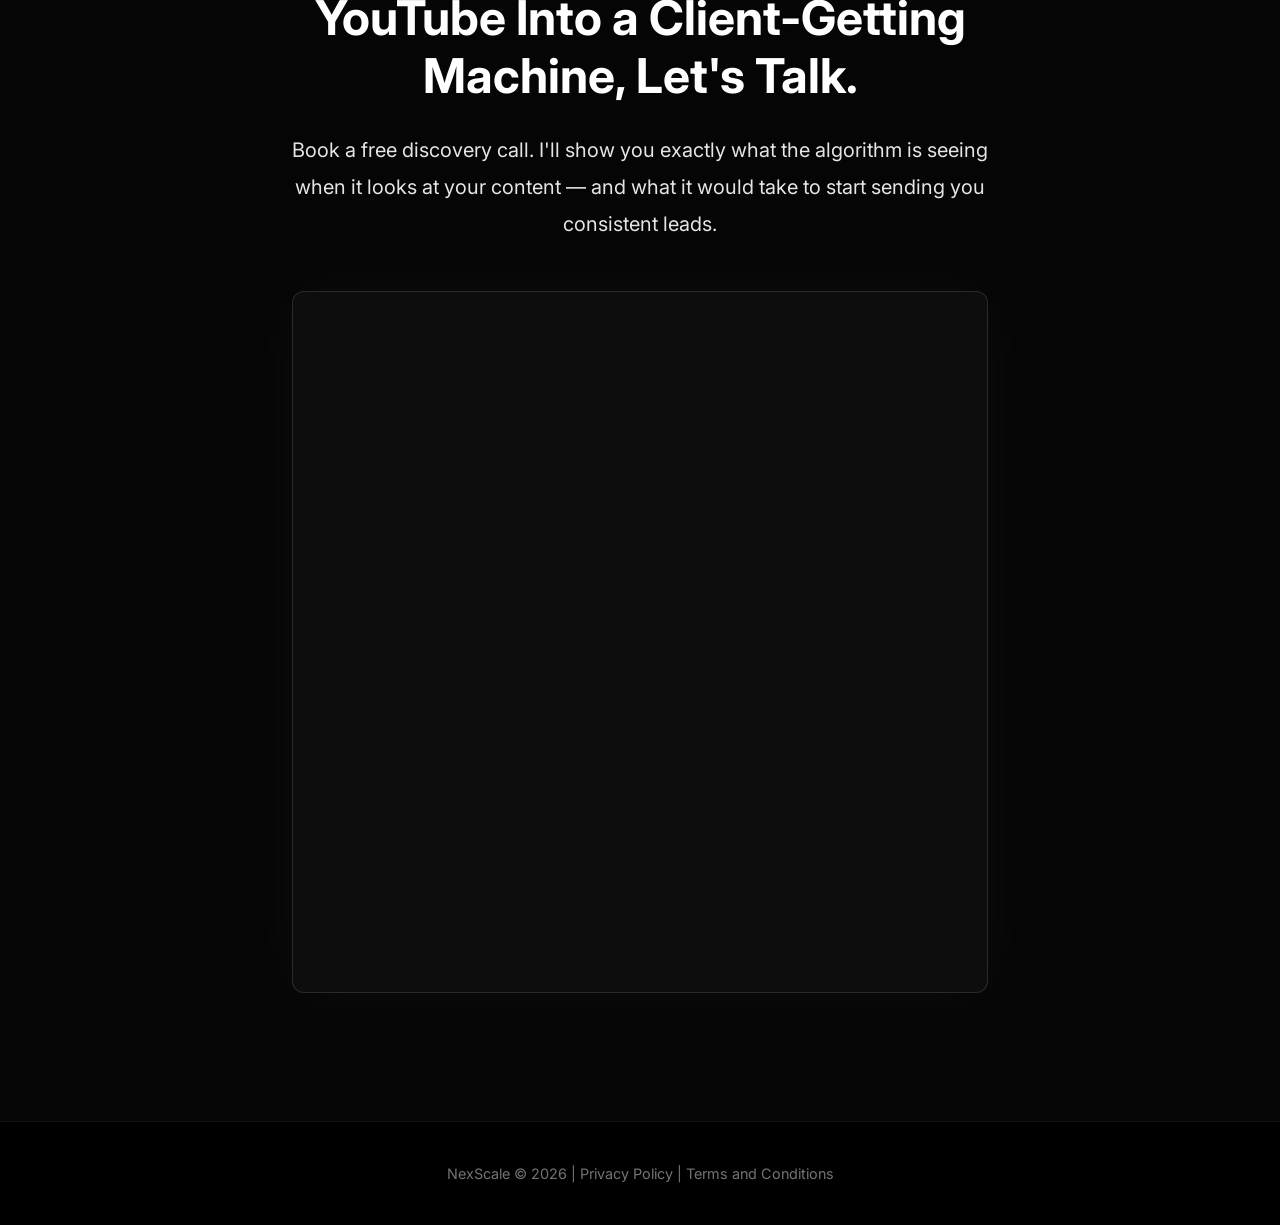
==== commit 694d8b37: "updated info out there" ====
--- a/index.html
+++ b/index.html
@@ -4,7 +4,7 @@
     <meta charset="UTF-8">
     <meta name="viewport" content="width=device-width, initial-scale=1.0">
     <title>NexScale</title>
-    <meta name="description" content="The algorithm has rules. Most creators don't know them. NexScale helps YouTube creators understand what actually moves the needle.">
+    <meta name="description" content="The algorithm has rules. Most e-learning business owners don't know them. NexScale helps you turn YouTube into a consistent source of inbound leads and clients.">
     <meta name="application-name" content="NexScale">
     <!-- Favicons -->
     <link rel="shortcut icon" href="favicon.ico">
@@ -36,9 +36,9 @@
     <!-- HERO -->
     <section class="hero">
         <div class="container">
-            <p class="eyebrow">For YouTube Creators</p>
+            <p class="eyebrow">For E-Learning Business Owners on YouTube</p>
             <h1>The Algorithm Isn't Random. You Just Haven't Been Shown How It Actually Works.</h1>
-            <p class="hero-sub">Most creators spend years guessing. The ones who break through stopped guessing and started understanding.</p>
+            <p class="hero-sub">Most e-learning business owners spend years posting and hoping. The ones getting consistent clients stopped guessing the algorithm and started understanding it.</p>
             <a href="#apply" class="cta-button">See If You Qualify →</a>
         </div>
     </section>
@@ -49,11 +49,11 @@
             <p class="section-label">The Problem</p>
             <h2>You're Not Losing Because You're Lazy. You're Losing Because Nobody Showed You the Rules.</h2>
             <p class="body-text">The algorithm has a logic. A specific set of signals it looks for before it decides to push a video — or bury it.</p>
-            <p class="body-text">Most creators never learn what those signals are. They copy what looks successful on the surface and wonder why it doesn't work for them.</p>
+            <p class="body-text">Most e-learning business owners never learn what those signals are. They copy what looks successful on the surface and wonder why it isn't bringing in clients.</p>
             <div class="callout">
                 The algorithm isn't punishing you. It just doesn't see what it's looking for in your content. Yet.
             </div>
-            <p class="body-text">The gap between your current numbers and where you want to be isn't effort. It's a handful of specific things you're doing — or not doing — that the algorithm is watching closely.</p>
+            <p class="body-text">The gap between your current reach and a steady flow of inbound leads isn't effort. It's a handful of specific things you're doing — or not doing — that the algorithm is watching closely.</p>
         </div>
     </section>
 
@@ -61,13 +61,59 @@
     <section class="agitation-section">
         <div class="container narrow">
             <p class="section-label">What's Actually Happening</p>
-            <h2>Every Video You Post Without This Knowledge Is a Missed Opportunity.</h2>
+            <h2>Every Video You Post Without This Knowledge Is a Client You Never Got.</h2>
             <p class="body-text">It's not your editing. It's not your thumbnails. It's not even your niche.</p>
-            <p class="body-text">It's the upstream decisions — the ones you make before you even hit record — that send signals to the algorithm. Signals that tell it whether to push your video to thousands of new people, or show it to nobody.</p>
+            <p class="body-text">It's the upstream decisions — the ones you make before you even hit record — that send signals to the algorithm. Signals that tell it whether to push your video to the right buyers, or show it to nobody.</p>
             <p class="body-text">Once you understand what those signals are, everything changes. You stop posting and hoping. You start posting and knowing.</p>
             <div class="callout">
                 The algorithm rewards understanding. Not effort.
             </div>
+        </div>
+    </section>
+
+    <!-- ECONOMY COMPARISON SECTION -->
+    <section class="economy-section">
+        <div class="container">
+            <div class="economy-intro">
+                <p class="section-label">Know Where You're Playing</p>
+                <h2>This Isn't the Creator Economy. It's Bigger.</h2>
+                <p class="body-text">Most people confuse the two. The distinction matters — because the rules, the leverage, and the ceiling are completely different.</p>
+            </div>
+
+            <div class="economy-grid">
+                <!-- LEFT: Creator Economy (dimmed) -->
+                <div class="economy-col dim">
+                    <p class="economy-col-label">What Most People Think This Is</p>
+                    <h3 class="economy-col-title">The Creator Economy</h3>
+                    <ul class="economy-list">
+                        <li>Growing a following on social media</li>
+                        <li>Posting content and hoping it goes viral</li>
+                        <li>Selling low-ticket courses to a broad audience</li>
+                        <li>Chasing subscribers, likes, and brand deals</li>
+                        <li>Platform-dependent income that disappears overnight</li>
+                        <li>Trading time for attention, attention for pennies</li>
+                    </ul>
+                </div>
+
+                <!-- RIGHT: E-Learning Economy (glorified) -->
+                <div class="economy-col bright">
+                    <p class="economy-col-label">What You're Actually Building</p>
+                    <h3 class="economy-col-title">The E-Learning Economy</h3>
+                    <ul class="economy-list">
+                        <li>A $1 trillion+ industry built on transforming expertise into income</li>
+                        <li>Where Iman Gadzhi, Alex Hormozi, and the real operators live</li>
+                        <li>High-ticket offers backed by genuine authority and trust</li>
+                        <li>YouTube as a demand-generation engine — not a vanity metric</li>
+                        <li>Clients who find you, pre-sold, through content that compounds</li>
+                        <li>A business that scales because the algorithm works for you</li>
+                    </ul>
+                </div>
+            </div>
+
+            <p class="economy-callout">
+                The e-learning economy isn't about going viral for clout.<br>
+                It's about using YouTube to systematically attract the right people — and convert them.
+            </p>
         </div>
     </section>
 
@@ -83,7 +129,7 @@
                     <h2>I Reverse-Engineered the Algorithm. Then I Did It Again. And Again.</h2>
                     <p class="body-text">500,000+ views. 10,000+ subscribers. Built from zero, completely faceless — by understanding exactly how YouTube decides what to push and what to ignore.</p>
                     <p class="body-text">I didn't get lucky. I got obsessed. I studied the algorithm until I could predict how it would respond to specific decisions — before a video even went live.</p>
-                    <p class="body-text">That's what I bring to the creators I work with. Not generic advice. The actual mechanics — and the small adjustments that make the algorithm work for you instead of against you.</p>
+                    <p class="body-text">That's what I bring to the e-learning business owners I work with. Not generic advice. The exact mechanics of how to make YouTube send you a consistent stream of pre-sold leads — and how to stop leaving clients on the table with every upload.</p>
                 </div>
             </div>
         </div>
@@ -93,11 +139,11 @@
     <section class="future-section">
         <div class="container narrow">
             <p class="section-label">What Changes</p>
-            <h2>When You Understand the Algorithm, You Stop Gambling With Every Upload.</h2>
-            <p class="body-text">You know which topics the algorithm is primed to push right now. You know how to position your video so it gets shown to the right people. You know what signals to send — and what to stop doing that's been quietly killing your reach.</p>
-            <p class="body-text">Your channel starts compounding. The right people find you. They enter your world. They buy your stuff.</p>
+            <h2>When You Understand the Algorithm, Every Upload Becomes a Lead Generation Asset.</h2>
+            <p class="body-text">You know which topics the algorithm is primed to push right now. You know how to position your video so it gets shown to buyers — not just browsers. You know what signals to send, and what to stop doing that's been quietly killing your reach.</p>
+            <p class="body-text">Your channel starts compounding. The right people find you, already warmed up. They enter your world. They become clients.</p>
             <div class="callout">
-                It's not magic. It's just knowing what most creators don't.
+                It's not magic. It's just knowing what most e-learning business owners don't.
             </div>
         </div>
     </section>
@@ -106,8 +152,8 @@
     <section class="final-cta" id="apply">
         <div class="container narrow cta-center">
             <p class="section-label">Next Step</p>
-            <h2>If You're Ready to Stop Guessing, Let's Talk.</h2>
-            <p class="body-text">Book a free discovery call. I'll show you exactly what the algorithm is seeing when it looks at your content.</p>
+            <h2>If You're Ready to Turn Your YouTube Into a Client-Getting Machine, Let's Talk.</h2>
+            <p class="body-text">Book a free discovery call. I'll show you exactly what the algorithm is seeing when it looks at your content — and what it would take to start sending you consistent leads.</p>
             <!-- Calendly inline widget begin -->
             <div class="calendly-wrapper">
                 <div class="calendly-inline-widget" data-url="https://calendly.com/prathamesh-sys/15-minute-discovery-call?hide_gdpr_banner=1&background_color=0d0d0d&text_color=ffffff&primary_color=ffffff" style="min-width:320px;height:700px;"></div>
--- a/styles.css
+++ b/styles.css
@@ -213,6 +213,139 @@
     .cta-button { padding: 1rem 2rem; font-size: 1rem; }
 }
 
+/* Economy Comparison Section */
+.economy-section {
+    padding: 8rem 0;
+    background: rgba(255,255,255,0.02);
+}
+
+.economy-intro {
+    max-width: 760px;
+    margin: 0 auto 4rem;
+    text-align: center;
+}
+
+.economy-grid {
+    display: grid;
+    grid-template-columns: 1fr 1fr;
+    gap: 2px;
+    max-width: 1000px;
+    margin: 0 auto;
+    border: 1px solid rgba(255,255,255,0.08);
+    border-radius: 4px;
+    overflow: hidden;
+}
+
+.economy-col {
+    padding: 3rem 2.5rem;
+}
+
+.economy-col.dim {
+    background: rgba(255,255,255,0.02);
+    border-right: 1px solid rgba(255,255,255,0.08);
+}
+
+.economy-col.bright {
+    background: rgba(255,255,255,0.05);
+}
+
+.economy-col-label {
+    font-size: 0.75rem;
+    font-weight: 600;
+    letter-spacing: 0.2em;
+    text-transform: uppercase;
+    margin-bottom: 0.6rem;
+}
+
+.economy-col.dim .economy-col-label {
+    color: var(--gray);
+    opacity: 0.35;
+}
+
+.economy-col.bright .economy-col-label {
+    color: var(--white);
+    opacity: 0.7;
+}
+
+.economy-col-title {
+    font-size: clamp(1.3rem, 2.5vw, 1.7rem);
+    font-weight: 700;
+    line-height: 1.2;
+    margin-bottom: 2rem;
+}
+
+.economy-col.dim .economy-col-title {
+    color: var(--gray);
+    opacity: 0.45;
+}
+
+.economy-col.bright .economy-col-title {
+    color: var(--white);
+}
+
+.economy-list {
+    list-style: none;
+    display: flex;
+    flex-direction: column;
+    gap: 1rem;
+}
+
+.economy-list li {
+    font-size: 1rem;
+    line-height: 1.6;
+    padding-left: 1.4rem;
+    position: relative;
+}
+
+.economy-col.dim .economy-list li {
+    color: var(--gray);
+    opacity: 0.4;
+}
+
+.economy-col.dim .economy-list li::before {
+    content: '–';
+    position: absolute;
+    left: 0;
+    opacity: 0.5;
+}
+
+.economy-col.bright .economy-list li {
+    color: var(--gray);
+    opacity: 0.85;
+}
+
+.economy-col.bright .economy-list li::before {
+    content: '→';
+    position: absolute;
+    left: 0;
+    color: var(--white);
+}
+
+.economy-callout {
+    max-width: 760px;
+    margin: 3rem auto 0;
+    text-align: center;
+    font-size: clamp(1.1rem, 2vw, 1.3rem);
+    font-weight: 600;
+    color: var(--white);
+    line-height: 1.6;
+    opacity: 0.9;
+}
+
+@media (max-width: 768px) {
+    .economy-grid {
+        grid-template-columns: 1fr;
+        gap: 0;
+    }
+    .economy-col.dim {
+        border-right: none;
+        border-bottom: 1px solid rgba(255,255,255,0.08);
+    }
+    .economy-col {
+        padding: 2.5rem 1.75rem;
+    }
+}
+
 /* Calendly Section */
 .calendly-wrapper {
     margin-top: 3rem;
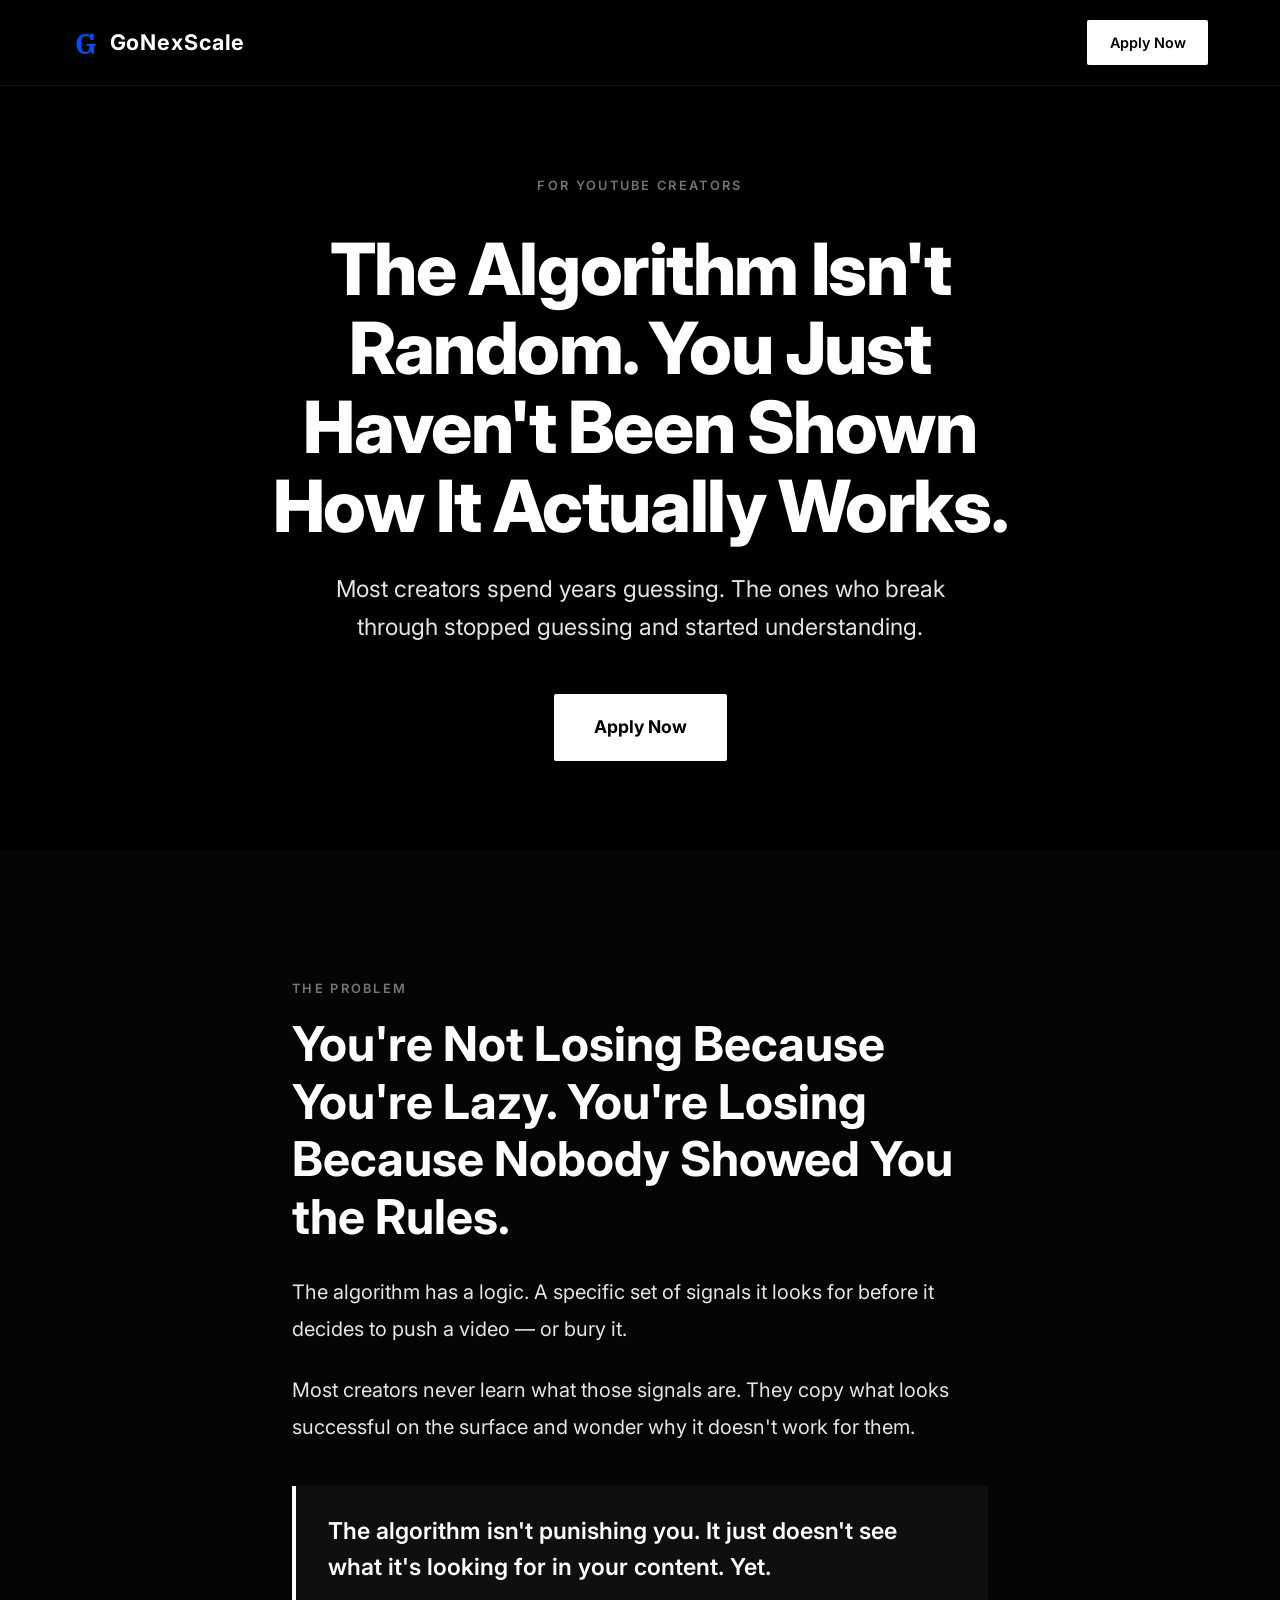
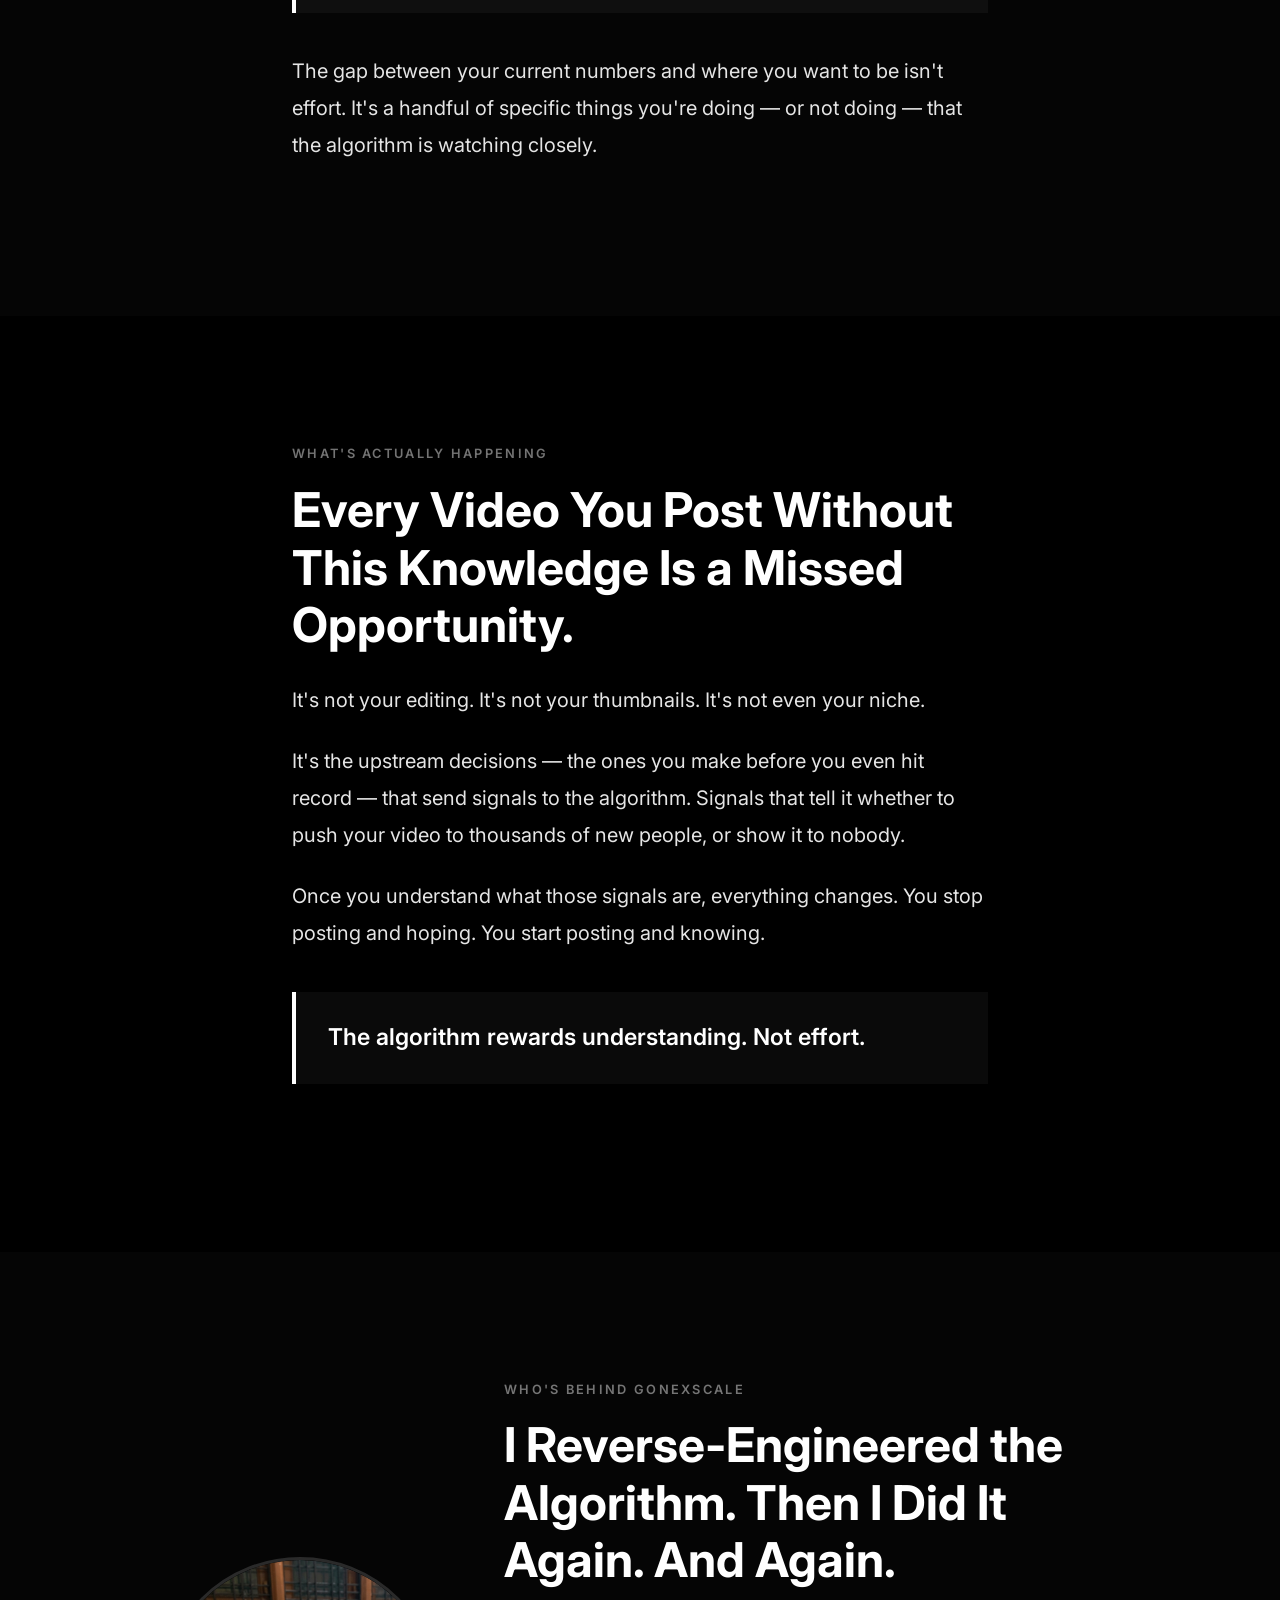
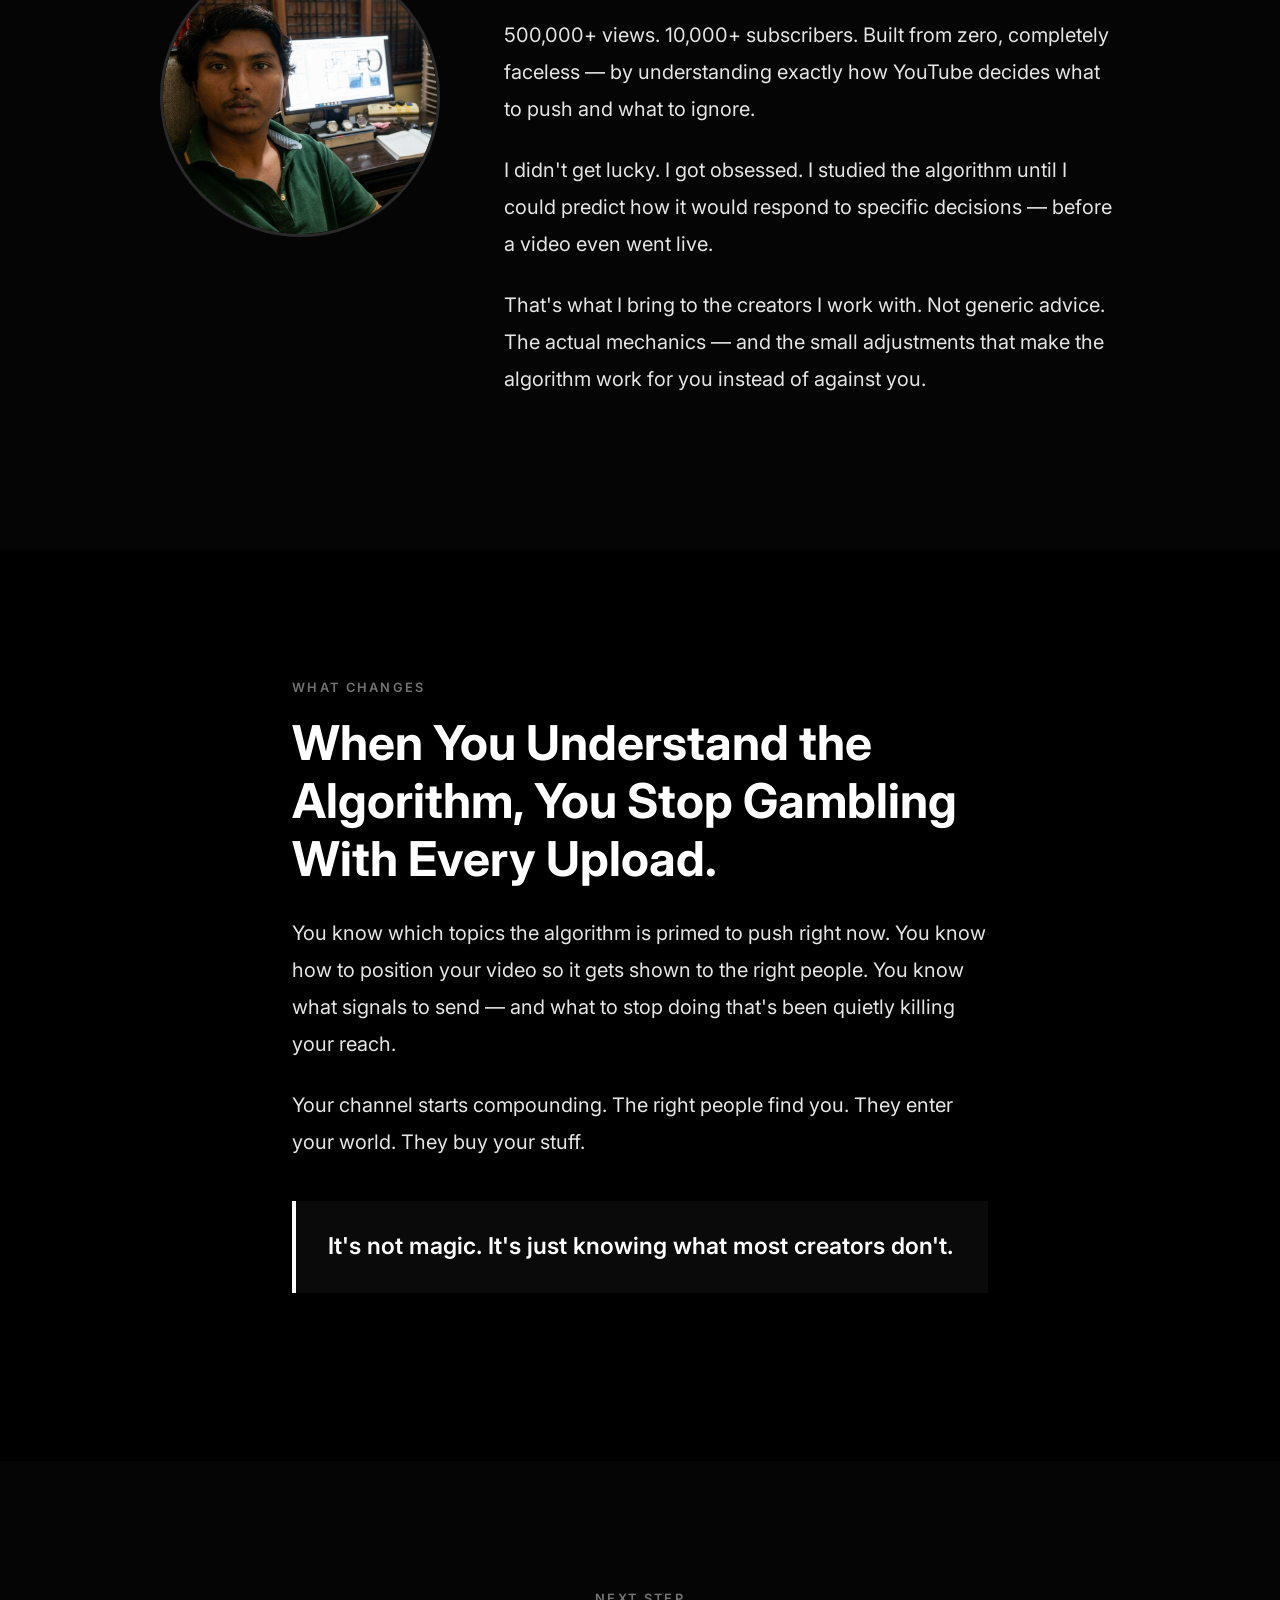
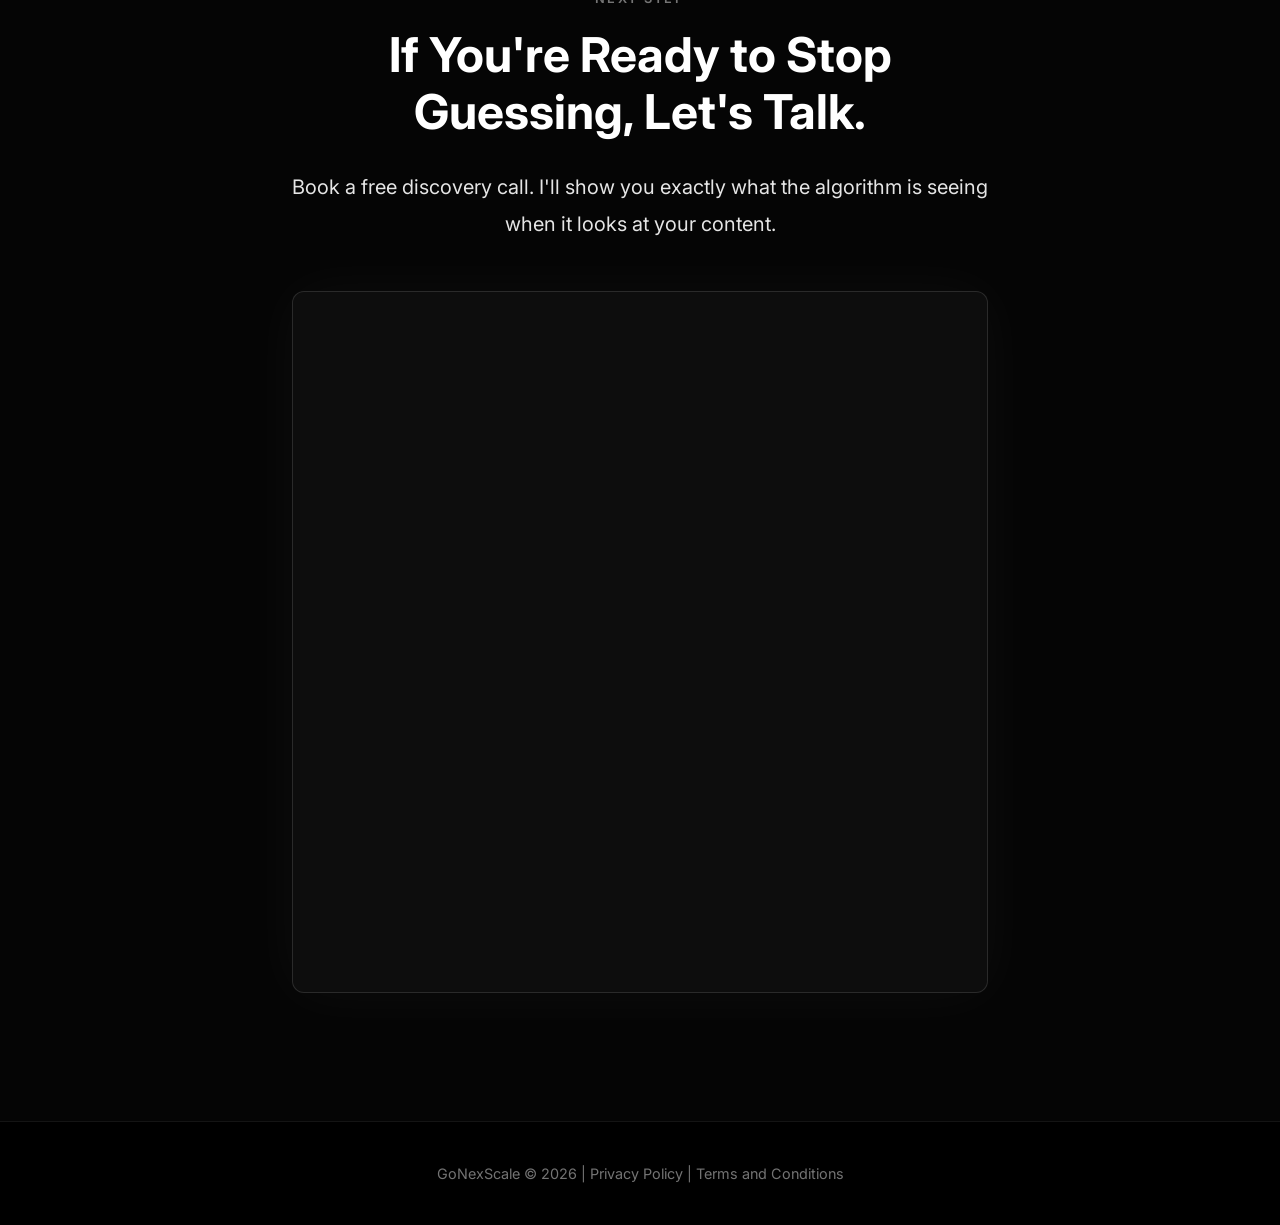
==== commit f04e8503: "i cuted of not so good people from life" ====
--- a/index.html
+++ b/index.html
@@ -3,17 +3,18 @@
 <head>
     <meta charset="UTF-8">
     <meta name="viewport" content="width=device-width, initial-scale=1.0">
-    <title>NexScale</title>
-    <meta name="description" content="The algorithm has rules. Most e-learning business owners don't know them. NexScale helps you turn YouTube into a consistent source of inbound leads and clients.">
-    <meta name="application-name" content="NexScale">
+    <title>GoNexScale</title>
+    <meta name="description" content="The algorithm has rules. Most creators don't know them. GoNexScale helps YouTube creators understand what actually moves the needle.">
+    <meta name="application-name" content="GoNexScale">
     <!-- Favicons -->
     <link rel="shortcut icon" href="favicon.ico">
-    <link rel="icon" type="image/svg+xml" href="Logo/ns.svg">
-    <link rel="apple-touch-icon" href="Logo/ns.svg">
+    <link rel="icon" type="image/x-icon" href="favicon.ico">
+    <link rel="icon" type="image/svg+xml" href="Logo/g.svg">
+    <link rel="apple-touch-icon" href="Logo/g.svg">
     <!-- OG / Social -->
-    <meta property="og:title" content="NexScale">
+    <meta property="og:title" content="GoNexScale">
     <meta property="og:description" content="The algorithm has rules. Most creators don't know them.">
-    <meta property="og:image" content="Logo/ns.svg">
+    <meta property="og:image" content="Logo/g.svg">
     <meta property="og:type" content="website">
     <link rel="stylesheet" href="styles.css">
     <link rel="preconnect" href="https://fonts.googleapis.com">
@@ -26,8 +27,8 @@
     <nav class="navbar">
         <div class="nav-container">
             <div class="logo">
-                <img src="Logo/ns.svg" alt="NexScale" class="logo-img">
-                <span class="logo-text">NexScale</span>
+                <img src="Logo/g.svg" alt="GoNexScale" class="logo-img">
+                <span class="logo-text">GoNexScale</span>
             </div>
             <a href="#apply" class="nav-cta">Apply Now</a>
         </div>
@@ -36,10 +37,10 @@
     <!-- HERO -->
     <section class="hero">
         <div class="container">
-            <p class="eyebrow">For E-Learning Business Owners on YouTube</p>
+            <p class="eyebrow">For YouTube Creators</p>
             <h1>The Algorithm Isn't Random. You Just Haven't Been Shown How It Actually Works.</h1>
-            <p class="hero-sub">Most e-learning business owners spend years posting and hoping. The ones getting consistent clients stopped guessing the algorithm and started understanding it.</p>
-            <a href="#apply" class="cta-button">See If You Qualify →</a>
+            <p class="hero-sub">Most creators spend years guessing. The ones who break through stopped guessing and started understanding.</p>
+            <a href="#apply" class="cta-button">Apply Now</a>
         </div>
     </section>
 
@@ -49,11 +50,11 @@
             <p class="section-label">The Problem</p>
             <h2>You're Not Losing Because You're Lazy. You're Losing Because Nobody Showed You the Rules.</h2>
             <p class="body-text">The algorithm has a logic. A specific set of signals it looks for before it decides to push a video — or bury it.</p>
-            <p class="body-text">Most e-learning business owners never learn what those signals are. They copy what looks successful on the surface and wonder why it isn't bringing in clients.</p>
+            <p class="body-text">Most creators never learn what those signals are. They copy what looks successful on the surface and wonder why it doesn't work for them.</p>
             <div class="callout">
                 The algorithm isn't punishing you. It just doesn't see what it's looking for in your content. Yet.
             </div>
-            <p class="body-text">The gap between your current reach and a steady flow of inbound leads isn't effort. It's a handful of specific things you're doing — or not doing — that the algorithm is watching closely.</p>
+            <p class="body-text">The gap between your current numbers and where you want to be isn't effort. It's a handful of specific things you're doing — or not doing — that the algorithm is watching closely.</p>
         </div>
     </section>
 
@@ -61,59 +62,13 @@
     <section class="agitation-section">
         <div class="container narrow">
             <p class="section-label">What's Actually Happening</p>
-            <h2>Every Video You Post Without This Knowledge Is a Client You Never Got.</h2>
+            <h2>Every Video You Post Without This Knowledge Is a Missed Opportunity.</h2>
             <p class="body-text">It's not your editing. It's not your thumbnails. It's not even your niche.</p>
-            <p class="body-text">It's the upstream decisions — the ones you make before you even hit record — that send signals to the algorithm. Signals that tell it whether to push your video to the right buyers, or show it to nobody.</p>
+            <p class="body-text">It's the upstream decisions — the ones you make before you even hit record — that send signals to the algorithm. Signals that tell it whether to push your video to thousands of new people, or show it to nobody.</p>
             <p class="body-text">Once you understand what those signals are, everything changes. You stop posting and hoping. You start posting and knowing.</p>
             <div class="callout">
                 The algorithm rewards understanding. Not effort.
             </div>
-        </div>
-    </section>
-
-    <!-- ECONOMY COMPARISON SECTION -->
-    <section class="economy-section">
-        <div class="container">
-            <div class="economy-intro">
-                <p class="section-label">Know Where You're Playing</p>
-                <h2>This Isn't the Creator Economy. It's Bigger.</h2>
-                <p class="body-text">Most people confuse the two. The distinction matters — because the rules, the leverage, and the ceiling are completely different.</p>
-            </div>
-
-            <div class="economy-grid">
-                <!-- LEFT: Creator Economy (dimmed) -->
-                <div class="economy-col dim">
-                    <p class="economy-col-label">What Most People Think This Is</p>
-                    <h3 class="economy-col-title">The Creator Economy</h3>
-                    <ul class="economy-list">
-                        <li>Growing a following on social media</li>
-                        <li>Posting content and hoping it goes viral</li>
-                        <li>Selling low-ticket courses to a broad audience</li>
-                        <li>Chasing subscribers, likes, and brand deals</li>
-                        <li>Platform-dependent income that disappears overnight</li>
-                        <li>Trading time for attention, attention for pennies</li>
-                    </ul>
-                </div>
-
-                <!-- RIGHT: E-Learning Economy (glorified) -->
-                <div class="economy-col bright">
-                    <p class="economy-col-label">What You're Actually Building</p>
-                    <h3 class="economy-col-title">The E-Learning Economy</h3>
-                    <ul class="economy-list">
-                        <li>A $1 trillion+ industry built on transforming expertise into income</li>
-                        <li>Where Iman Gadzhi, Alex Hormozi, and the real operators live</li>
-                        <li>High-ticket offers backed by genuine authority and trust</li>
-                        <li>YouTube as a demand-generation engine — not a vanity metric</li>
-                        <li>Clients who find you, pre-sold, through content that compounds</li>
-                        <li>A business that scales because the algorithm works for you</li>
-                    </ul>
-                </div>
-            </div>
-
-            <p class="economy-callout">
-                The e-learning economy isn't about going viral for clout.<br>
-                It's about using YouTube to systematically attract the right people — and convert them.
-            </p>
         </div>
     </section>
 
@@ -122,14 +77,14 @@
         <div class="container">
             <div class="credibility-inner">
                 <div class="credibility-photo">
-                    <img src="img/pfp2-modified.png" alt="NexScale founder">
+                    <img src="img/pfp2-modified.png" alt="GoNexScale founder">
                 </div>
                 <div class="credibility-text">
-                    <p class="section-label">Who's Behind NexScale</p>
+                    <p class="section-label">Who's Behind GoNexScale</p>
                     <h2>I Reverse-Engineered the Algorithm. Then I Did It Again. And Again.</h2>
                     <p class="body-text">500,000+ views. 10,000+ subscribers. Built from zero, completely faceless — by understanding exactly how YouTube decides what to push and what to ignore.</p>
                     <p class="body-text">I didn't get lucky. I got obsessed. I studied the algorithm until I could predict how it would respond to specific decisions — before a video even went live.</p>
-                    <p class="body-text">That's what I bring to the e-learning business owners I work with. Not generic advice. The exact mechanics of how to make YouTube send you a consistent stream of pre-sold leads — and how to stop leaving clients on the table with every upload.</p>
+                    <p class="body-text">That's what I bring to the creators I work with. Not generic advice. The actual mechanics — and the small adjustments that make the algorithm work for you instead of against you.</p>
                 </div>
             </div>
         </div>
@@ -139,11 +94,11 @@
     <section class="future-section">
         <div class="container narrow">
             <p class="section-label">What Changes</p>
-            <h2>When You Understand the Algorithm, Every Upload Becomes a Lead Generation Asset.</h2>
-            <p class="body-text">You know which topics the algorithm is primed to push right now. You know how to position your video so it gets shown to buyers — not just browsers. You know what signals to send, and what to stop doing that's been quietly killing your reach.</p>
-            <p class="body-text">Your channel starts compounding. The right people find you, already warmed up. They enter your world. They become clients.</p>
+            <h2>When You Understand the Algorithm, You Stop Gambling With Every Upload.</h2>
+            <p class="body-text">You know which topics the algorithm is primed to push right now. You know how to position your video so it gets shown to the right people. You know what signals to send — and what to stop doing that's been quietly killing your reach.</p>
+            <p class="body-text">Your channel starts compounding. The right people find you. They enter your world. They buy your stuff.</p>
             <div class="callout">
-                It's not magic. It's just knowing what most e-learning business owners don't.
+                It's not magic. It's just knowing what most creators don't.
             </div>
         </div>
     </section>
@@ -152,8 +107,8 @@
     <section class="final-cta" id="apply">
         <div class="container narrow cta-center">
             <p class="section-label">Next Step</p>
-            <h2>If You're Ready to Turn Your YouTube Into a Client-Getting Machine, Let's Talk.</h2>
-            <p class="body-text">Book a free discovery call. I'll show you exactly what the algorithm is seeing when it looks at your content — and what it would take to start sending you consistent leads.</p>
+            <h2>If You're Ready to Stop Guessing, Let's Talk.</h2>
+            <p class="body-text">Book a free discovery call. I'll show you exactly what the algorithm is seeing when it looks at your content.</p>
             <!-- Calendly inline widget begin -->
             <div class="calendly-wrapper">
                 <div class="calendly-inline-widget" data-url="https://calendly.com/prathamesh-sys/15-minute-discovery-call?hide_gdpr_banner=1&background_color=0d0d0d&text_color=ffffff&primary_color=ffffff" style="min-width:320px;height:700px;"></div>
@@ -166,7 +121,7 @@
     <!-- FOOTER -->
     <footer class="footer">
         <div class="container">
-            <p>NexScale © 2026 | <a href="privacy-policy.html">Privacy Policy</a> | <a href="terms-and-conditions.html">Terms and Conditions</a></p>
+            <p>GoNexScale © 2026 | <a href="privacy-policy.html">Privacy Policy</a> | <a href="terms-and-conditions.html">Terms and Conditions</a></p>
         </div>
     </footer>
 
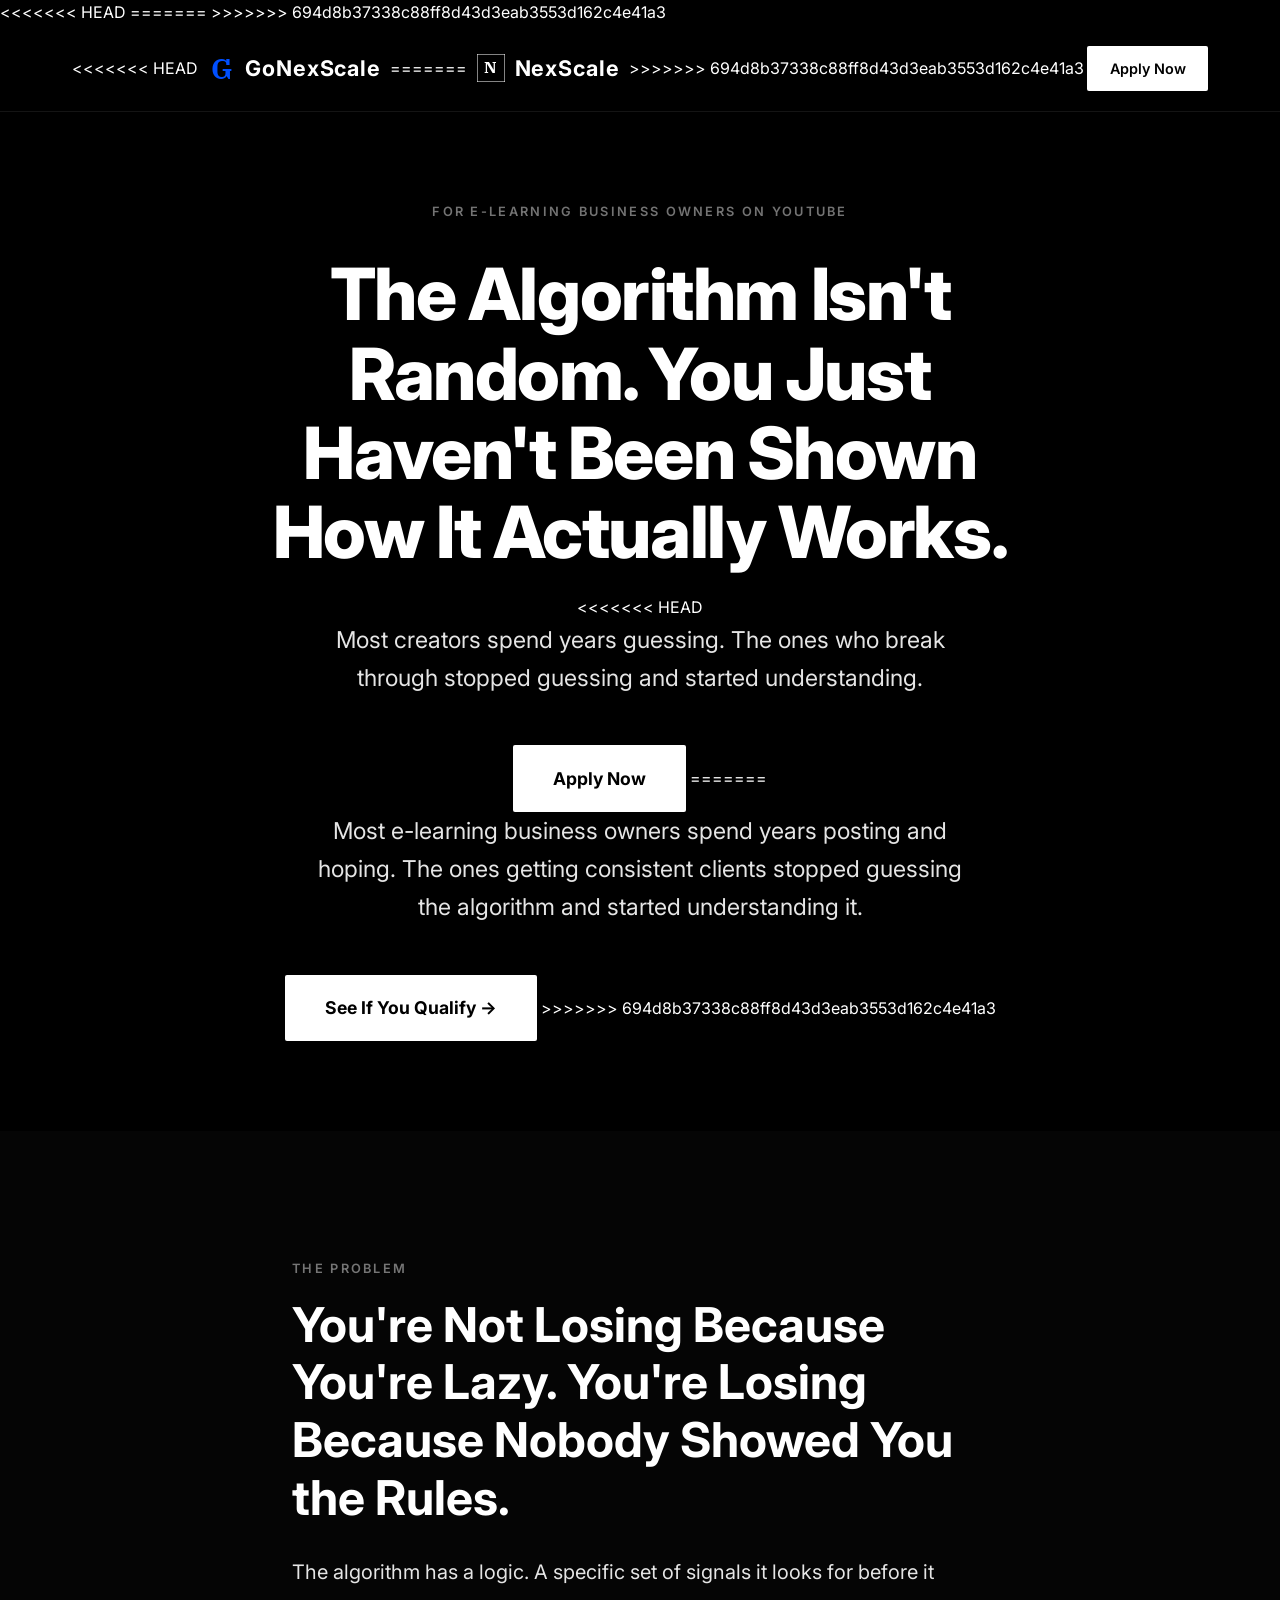
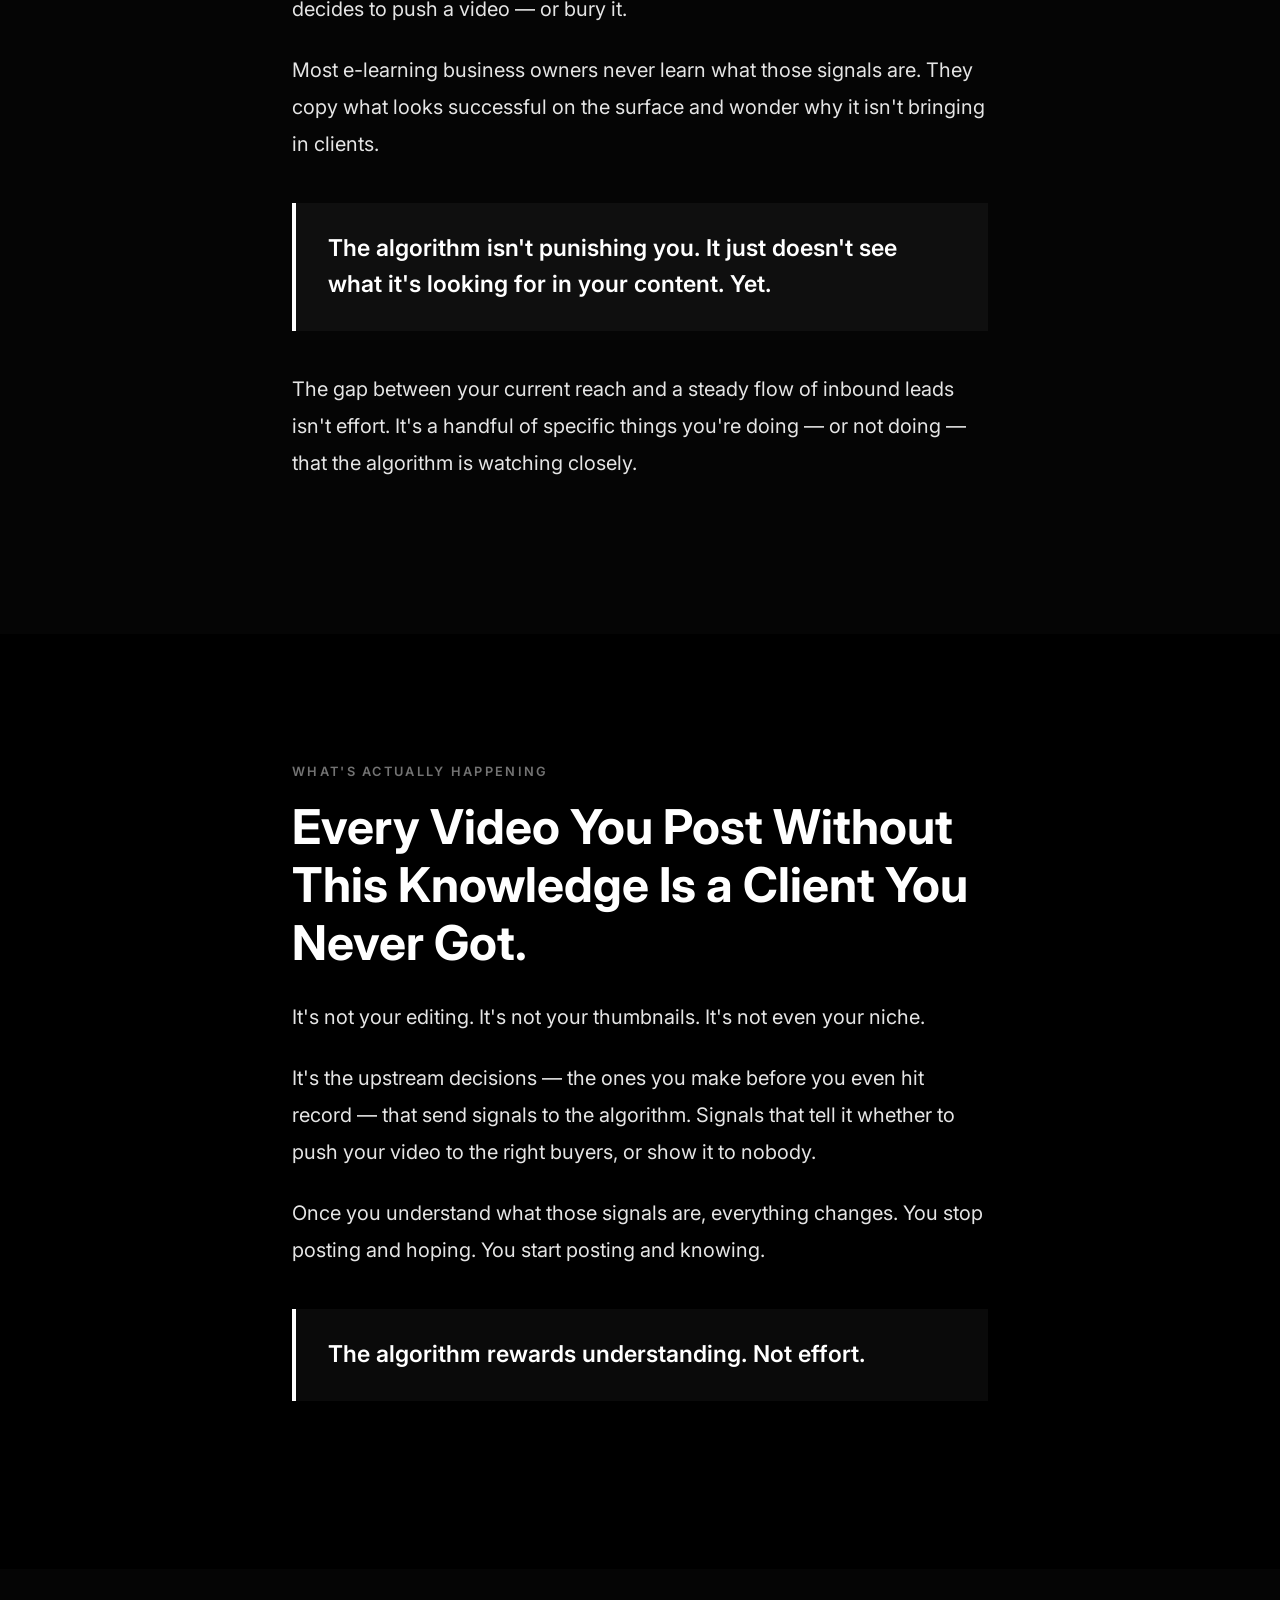
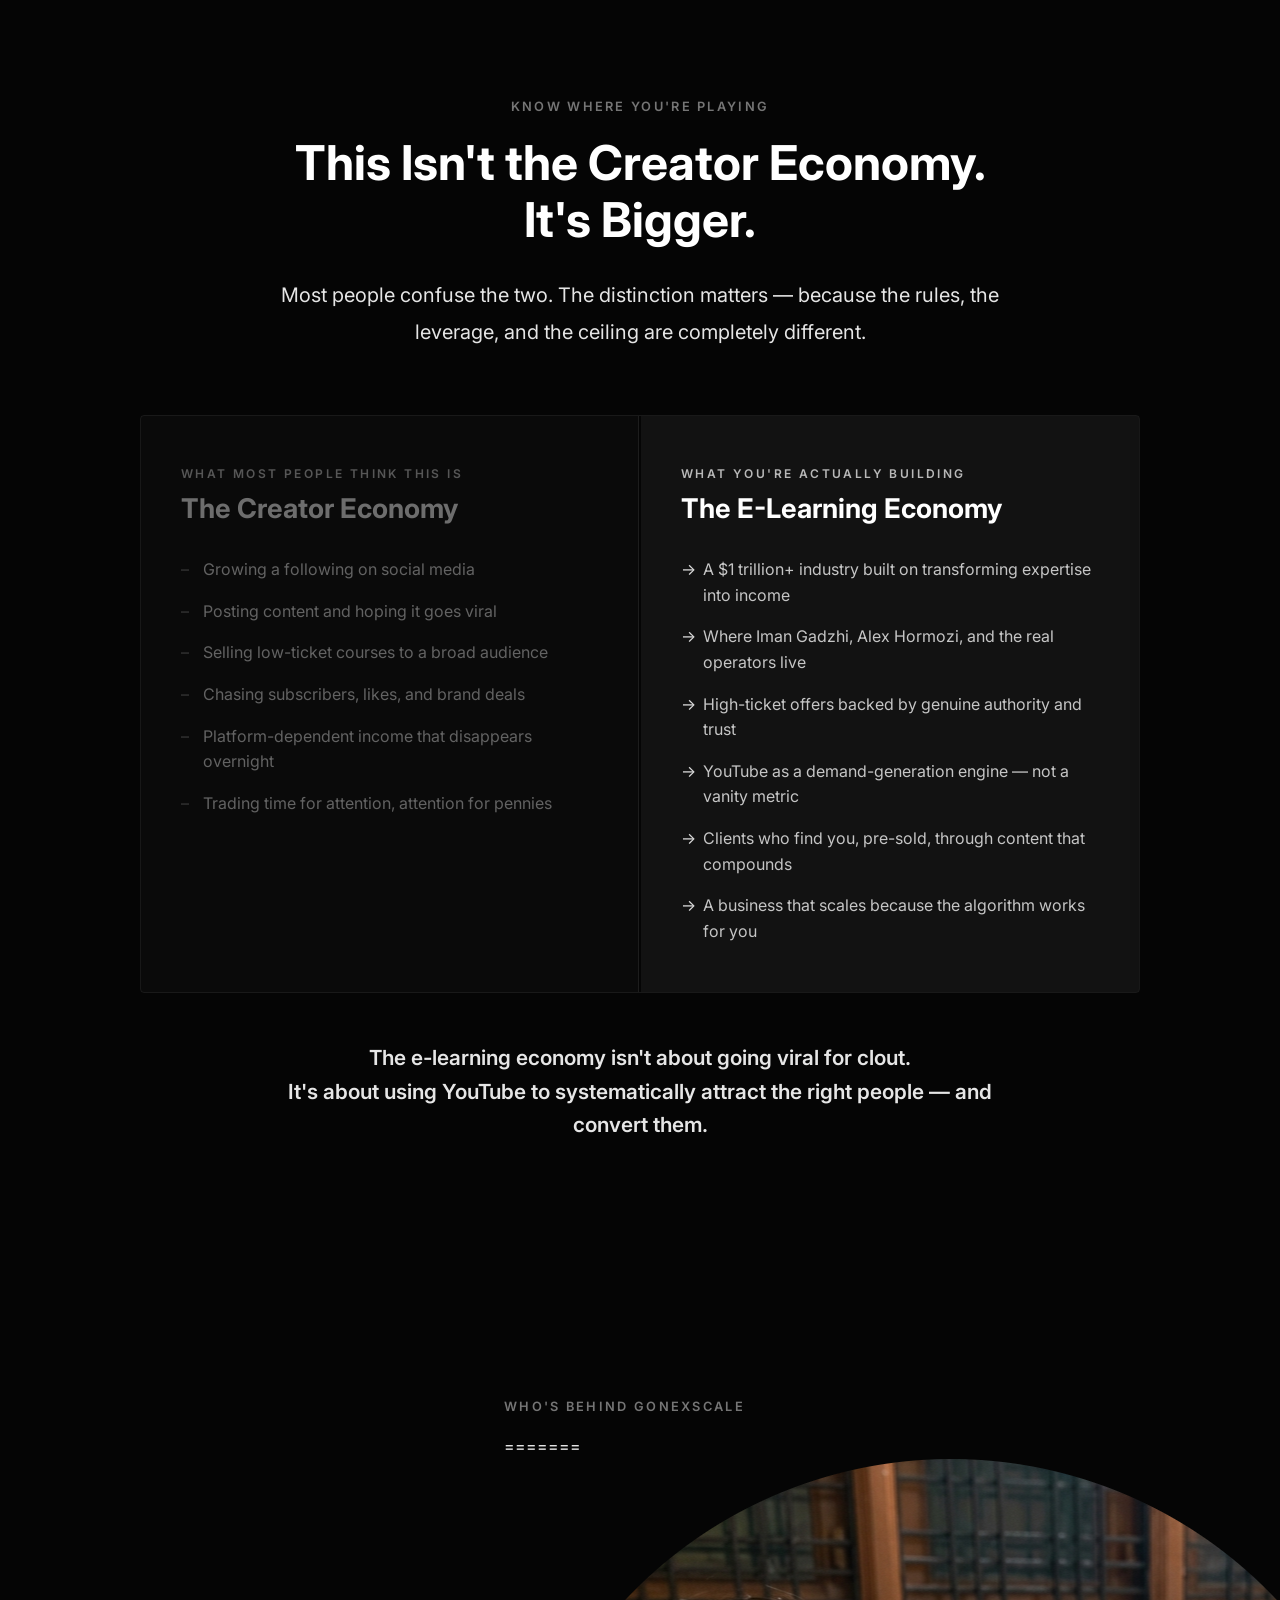
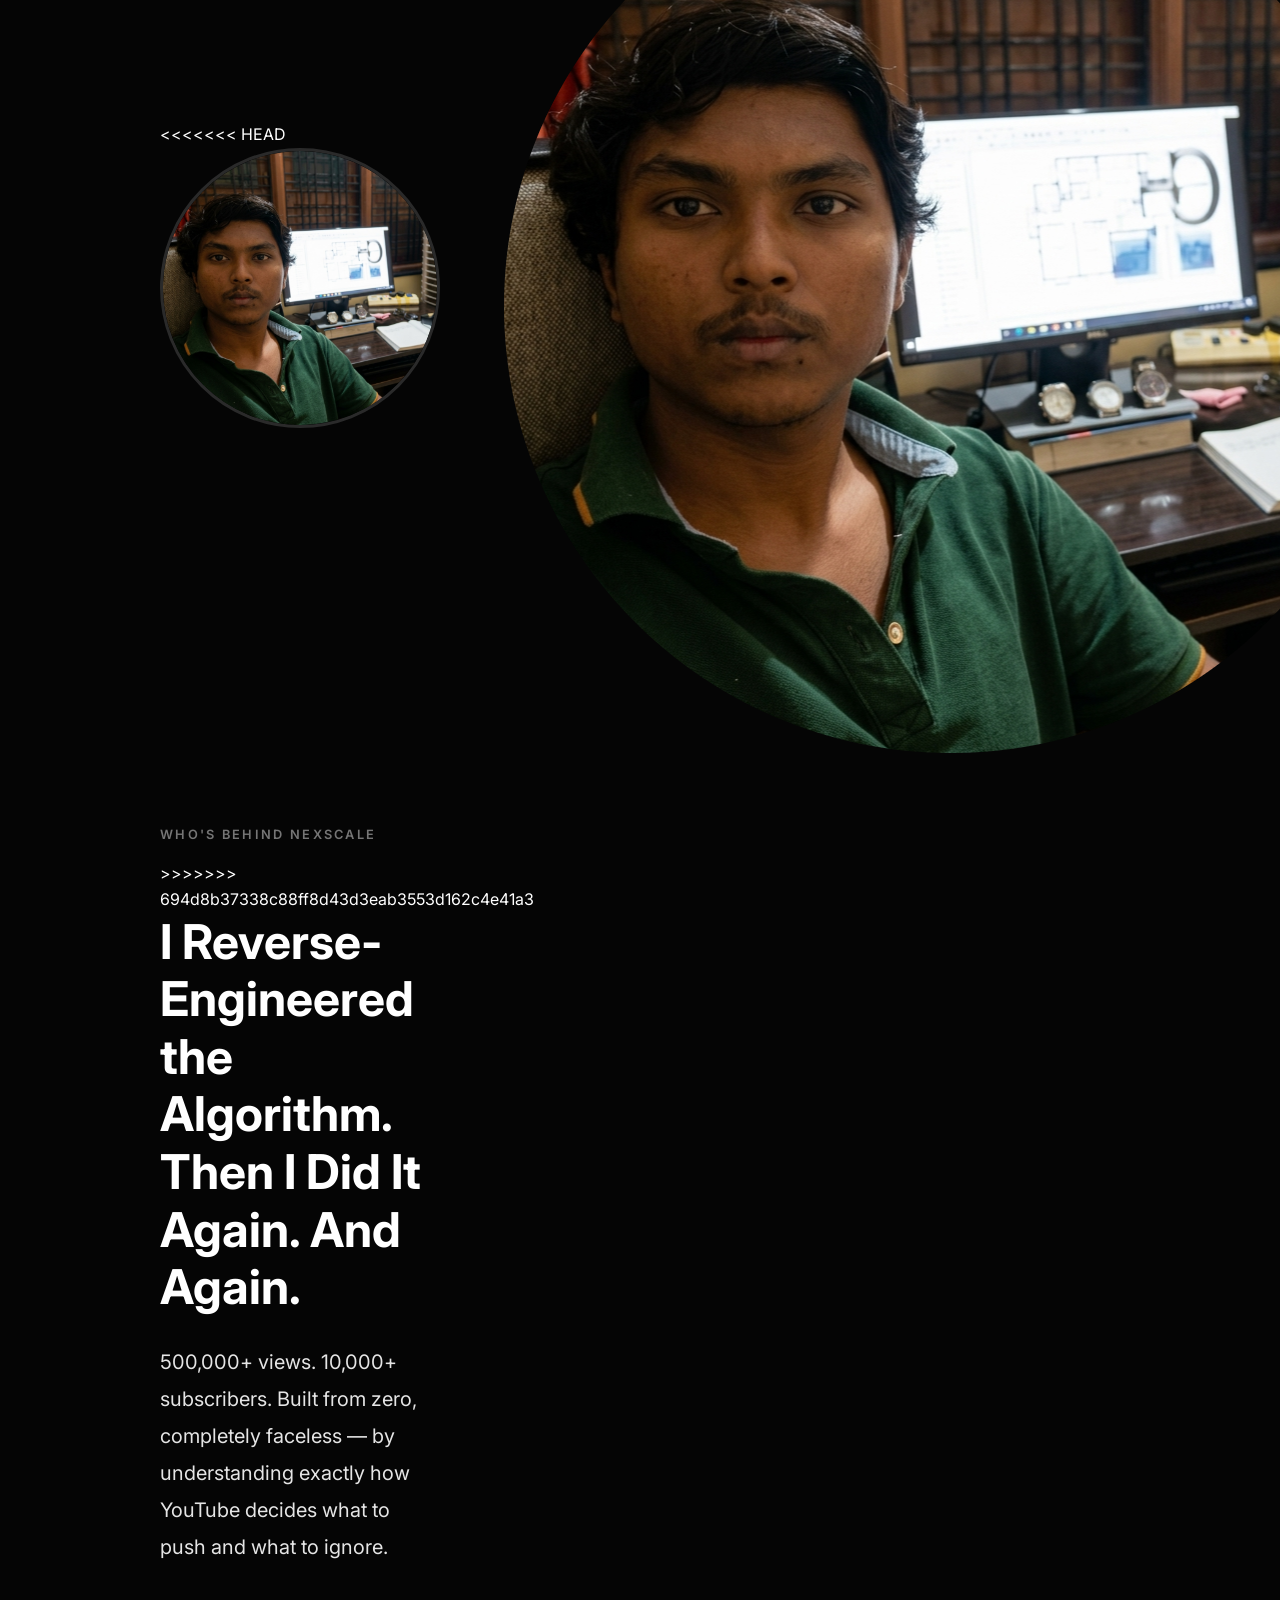
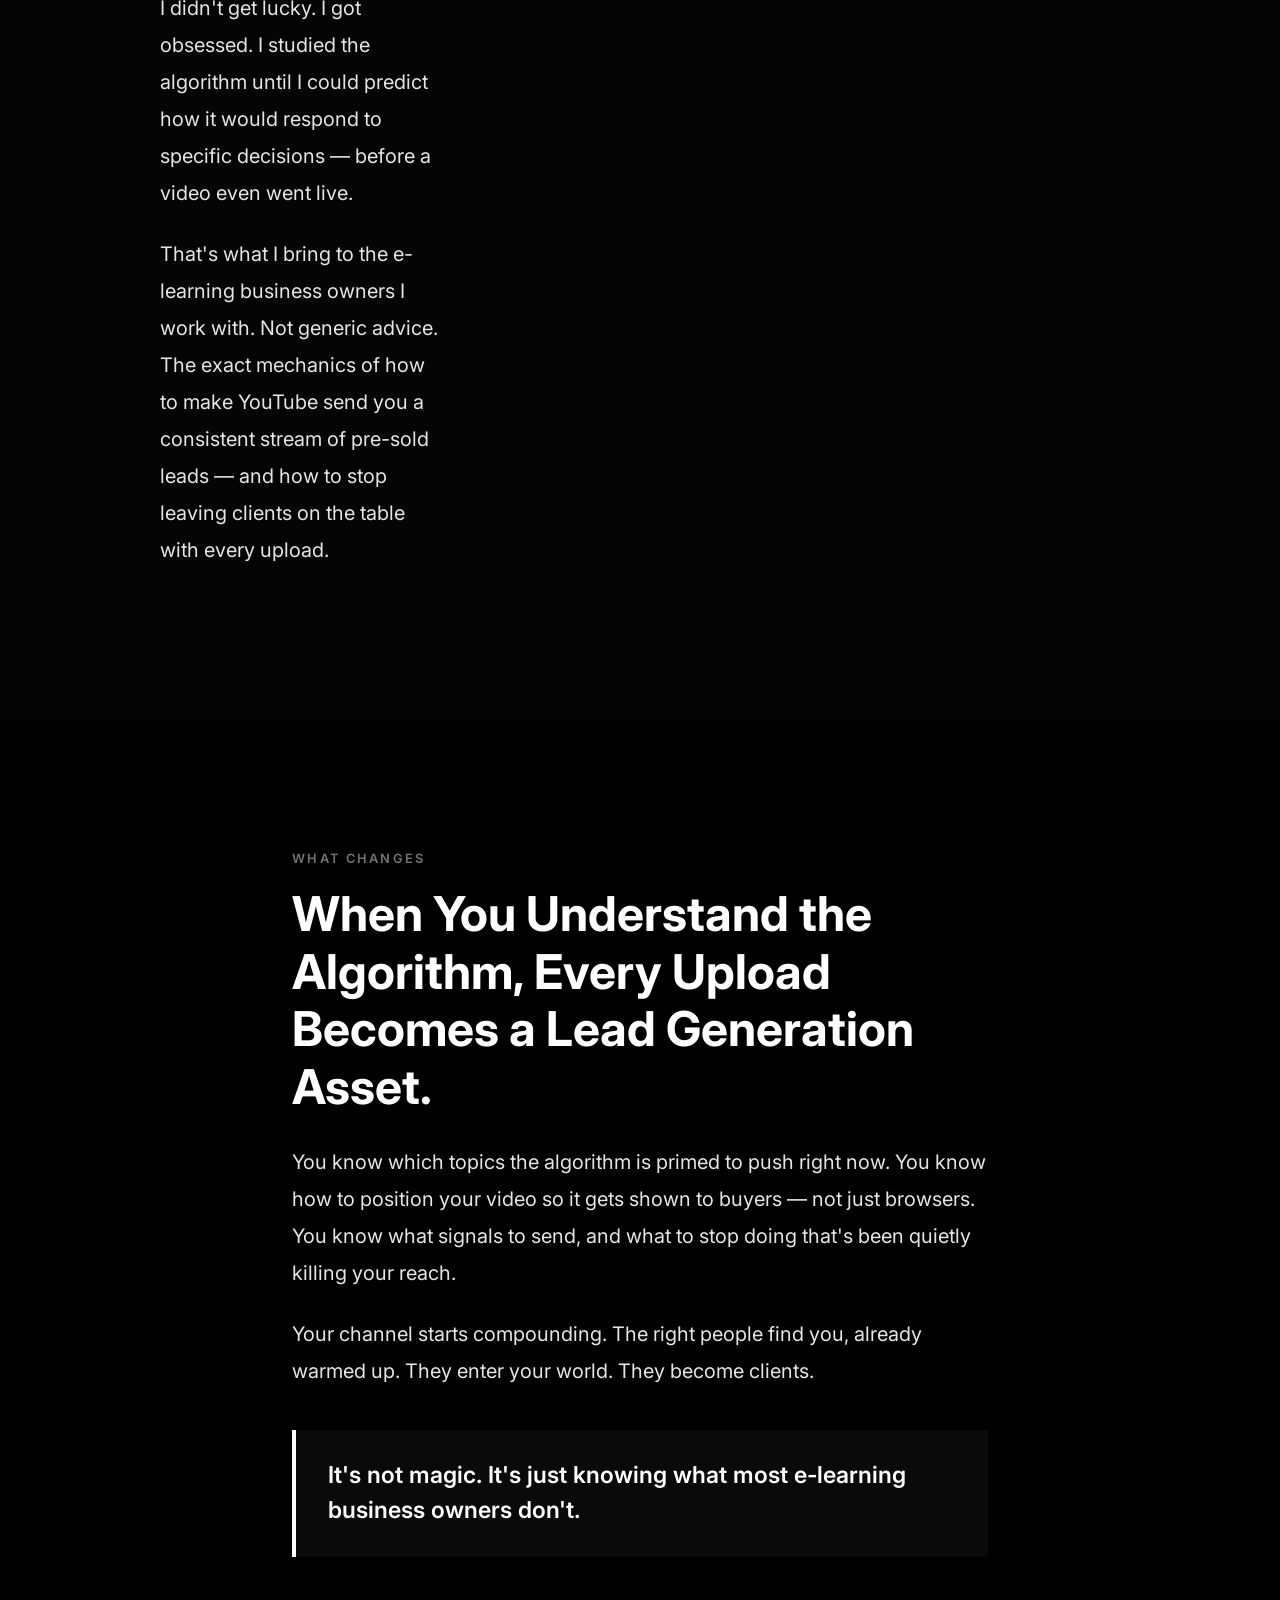
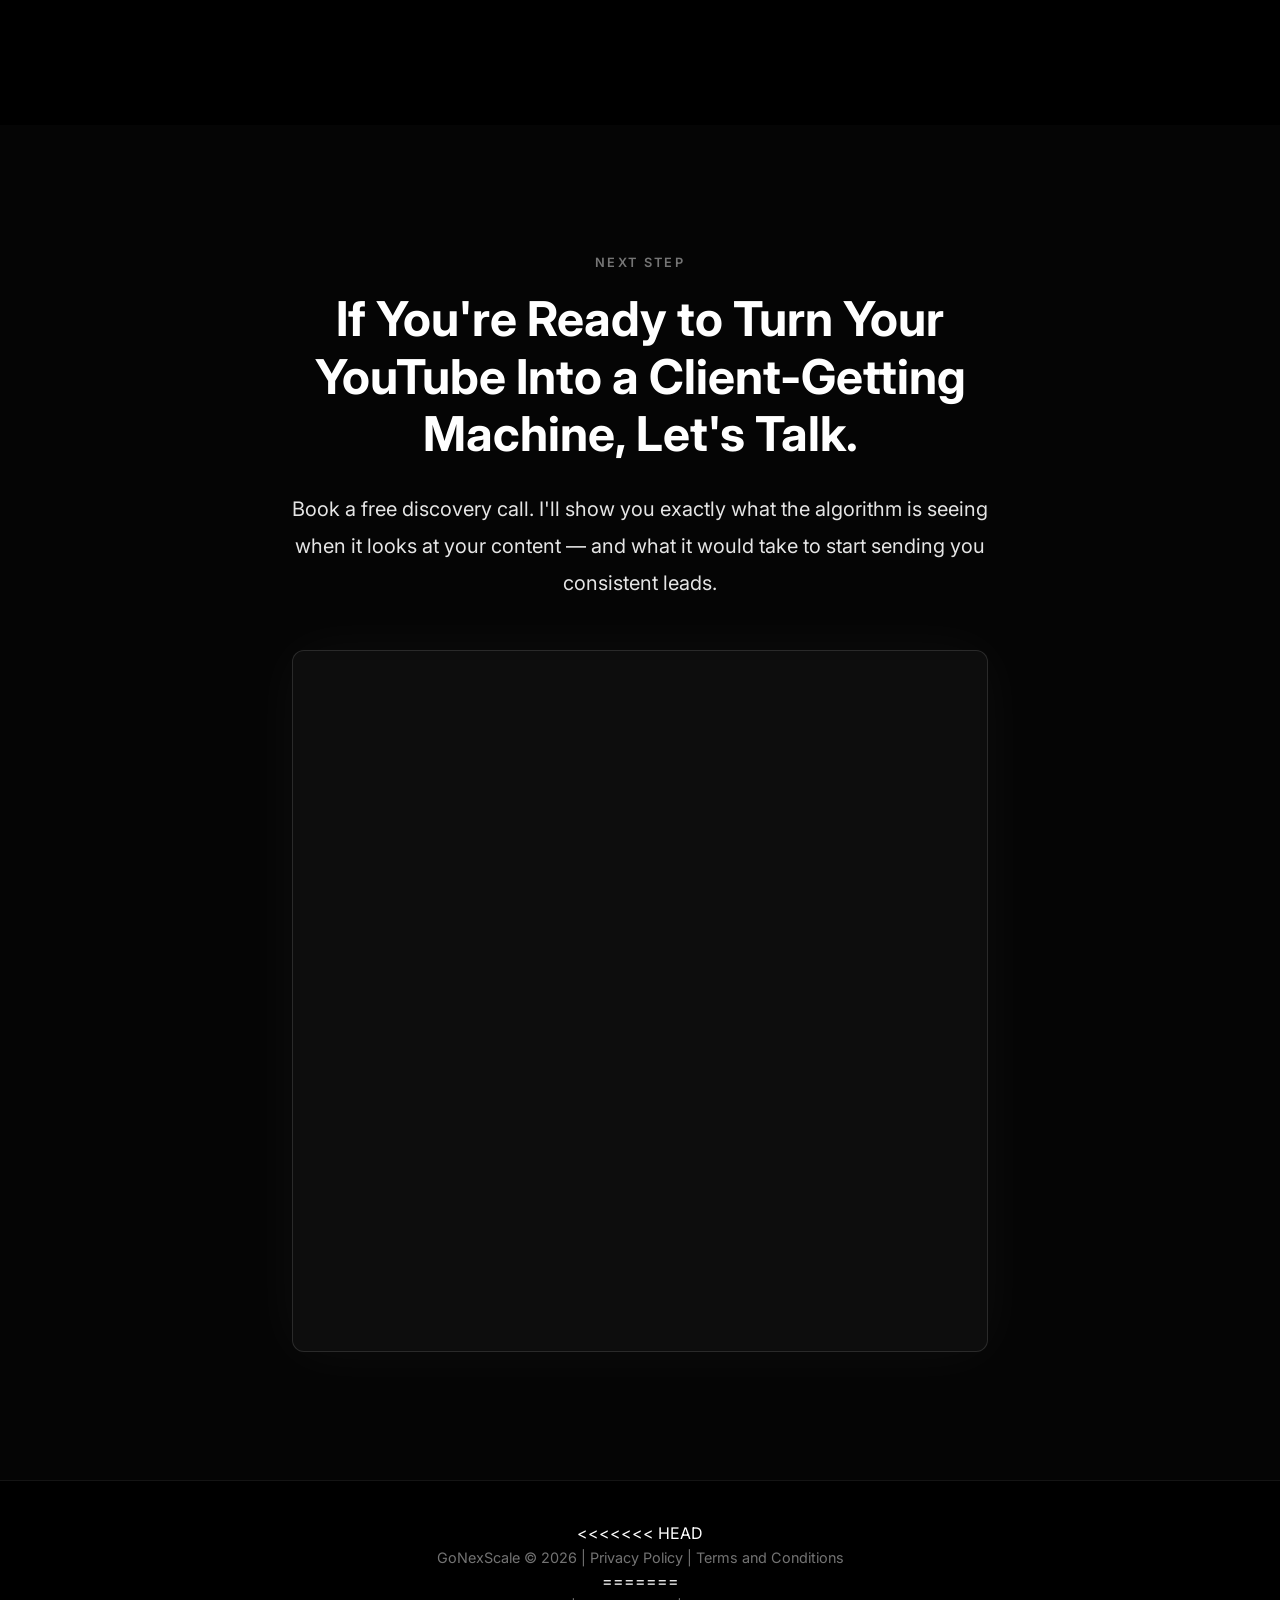
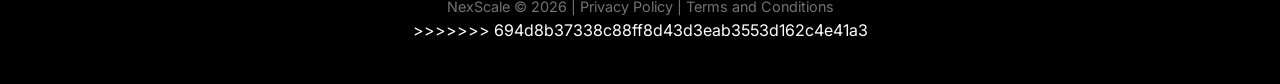
==== commit 33533486: "take" ====
--- a/index.html
+++ b/index.html
@@ -3,6 +3,7 @@
 <head>
     <meta charset="UTF-8">
     <meta name="viewport" content="width=device-width, initial-scale=1.0">
+<<<<<<< HEAD
     <title>GoNexScale</title>
     <meta name="description" content="The algorithm has rules. Most creators don't know them. GoNexScale helps YouTube creators understand what actually moves the needle.">
     <meta name="application-name" content="GoNexScale">
@@ -15,6 +16,19 @@
     <meta property="og:title" content="GoNexScale">
     <meta property="og:description" content="The algorithm has rules. Most creators don't know them.">
     <meta property="og:image" content="Logo/g.svg">
+=======
+    <title>NexScale</title>
+    <meta name="description" content="The algorithm has rules. Most e-learning business owners don't know them. NexScale helps you turn YouTube into a consistent source of inbound leads and clients.">
+    <meta name="application-name" content="NexScale">
+    <!-- Favicons -->
+    <link rel="shortcut icon" href="favicon.ico">
+    <link rel="icon" type="image/svg+xml" href="Logo/ns.svg">
+    <link rel="apple-touch-icon" href="Logo/ns.svg">
+    <!-- OG / Social -->
+    <meta property="og:title" content="NexScale">
+    <meta property="og:description" content="The algorithm has rules. Most creators don't know them.">
+    <meta property="og:image" content="Logo/ns.svg">
+>>>>>>> 694d8b37338c88ff8d43d3eab3553d162c4e41a3
     <meta property="og:type" content="website">
     <link rel="stylesheet" href="styles.css">
     <link rel="preconnect" href="https://fonts.googleapis.com">
@@ -27,8 +41,13 @@
     <nav class="navbar">
         <div class="nav-container">
             <div class="logo">
+<<<<<<< HEAD
                 <img src="Logo/g.svg" alt="GoNexScale" class="logo-img">
                 <span class="logo-text">GoNexScale</span>
+=======
+                <img src="Logo/ns.svg" alt="NexScale" class="logo-img">
+                <span class="logo-text">NexScale</span>
+>>>>>>> 694d8b37338c88ff8d43d3eab3553d162c4e41a3
             </div>
             <a href="#apply" class="nav-cta">Apply Now</a>
         </div>
@@ -37,10 +56,15 @@
     <!-- HERO -->
     <section class="hero">
         <div class="container">
-            <p class="eyebrow">For YouTube Creators</p>
+            <p class="eyebrow">For E-Learning Business Owners on YouTube</p>
             <h1>The Algorithm Isn't Random. You Just Haven't Been Shown How It Actually Works.</h1>
+<<<<<<< HEAD
             <p class="hero-sub">Most creators spend years guessing. The ones who break through stopped guessing and started understanding.</p>
             <a href="#apply" class="cta-button">Apply Now</a>
+=======
+            <p class="hero-sub">Most e-learning business owners spend years posting and hoping. The ones getting consistent clients stopped guessing the algorithm and started understanding it.</p>
+            <a href="#apply" class="cta-button">See If You Qualify →</a>
+>>>>>>> 694d8b37338c88ff8d43d3eab3553d162c4e41a3
         </div>
     </section>
 
@@ -50,11 +74,11 @@
             <p class="section-label">The Problem</p>
             <h2>You're Not Losing Because You're Lazy. You're Losing Because Nobody Showed You the Rules.</h2>
             <p class="body-text">The algorithm has a logic. A specific set of signals it looks for before it decides to push a video — or bury it.</p>
-            <p class="body-text">Most creators never learn what those signals are. They copy what looks successful on the surface and wonder why it doesn't work for them.</p>
+            <p class="body-text">Most e-learning business owners never learn what those signals are. They copy what looks successful on the surface and wonder why it isn't bringing in clients.</p>
             <div class="callout">
                 The algorithm isn't punishing you. It just doesn't see what it's looking for in your content. Yet.
             </div>
-            <p class="body-text">The gap between your current numbers and where you want to be isn't effort. It's a handful of specific things you're doing — or not doing — that the algorithm is watching closely.</p>
+            <p class="body-text">The gap between your current reach and a steady flow of inbound leads isn't effort. It's a handful of specific things you're doing — or not doing — that the algorithm is watching closely.</p>
         </div>
     </section>
 
@@ -62,9 +86,9 @@
     <section class="agitation-section">
         <div class="container narrow">
             <p class="section-label">What's Actually Happening</p>
-            <h2>Every Video You Post Without This Knowledge Is a Missed Opportunity.</h2>
+            <h2>Every Video You Post Without This Knowledge Is a Client You Never Got.</h2>
             <p class="body-text">It's not your editing. It's not your thumbnails. It's not even your niche.</p>
-            <p class="body-text">It's the upstream decisions — the ones you make before you even hit record — that send signals to the algorithm. Signals that tell it whether to push your video to thousands of new people, or show it to nobody.</p>
+            <p class="body-text">It's the upstream decisions — the ones you make before you even hit record — that send signals to the algorithm. Signals that tell it whether to push your video to the right buyers, or show it to nobody.</p>
             <p class="body-text">Once you understand what those signals are, everything changes. You stop posting and hoping. You start posting and knowing.</p>
             <div class="callout">
                 The algorithm rewards understanding. Not effort.
@@ -72,19 +96,72 @@
         </div>
     </section>
 
+    <!-- ECONOMY COMPARISON SECTION -->
+    <section class="economy-section">
+        <div class="container">
+            <div class="economy-intro">
+                <p class="section-label">Know Where You're Playing</p>
+                <h2>This Isn't the Creator Economy. It's Bigger.</h2>
+                <p class="body-text">Most people confuse the two. The distinction matters — because the rules, the leverage, and the ceiling are completely different.</p>
+            </div>
+
+            <div class="economy-grid">
+                <!-- LEFT: Creator Economy (dimmed) -->
+                <div class="economy-col dim">
+                    <p class="economy-col-label">What Most People Think This Is</p>
+                    <h3 class="economy-col-title">The Creator Economy</h3>
+                    <ul class="economy-list">
+                        <li>Growing a following on social media</li>
+                        <li>Posting content and hoping it goes viral</li>
+                        <li>Selling low-ticket courses to a broad audience</li>
+                        <li>Chasing subscribers, likes, and brand deals</li>
+                        <li>Platform-dependent income that disappears overnight</li>
+                        <li>Trading time for attention, attention for pennies</li>
+                    </ul>
+                </div>
+
+                <!-- RIGHT: E-Learning Economy (glorified) -->
+                <div class="economy-col bright">
+                    <p class="economy-col-label">What You're Actually Building</p>
+                    <h3 class="economy-col-title">The E-Learning Economy</h3>
+                    <ul class="economy-list">
+                        <li>A $1 trillion+ industry built on transforming expertise into income</li>
+                        <li>Where Iman Gadzhi, Alex Hormozi, and the real operators live</li>
+                        <li>High-ticket offers backed by genuine authority and trust</li>
+                        <li>YouTube as a demand-generation engine — not a vanity metric</li>
+                        <li>Clients who find you, pre-sold, through content that compounds</li>
+                        <li>A business that scales because the algorithm works for you</li>
+                    </ul>
+                </div>
+            </div>
+
+            <p class="economy-callout">
+                The e-learning economy isn't about going viral for clout.<br>
+                It's about using YouTube to systematically attract the right people — and convert them.
+            </p>
+        </div>
+    </section>
+
     <!-- CREDIBILITY SECTION -->
     <section class="credibility-section">
         <div class="container">
             <div class="credibility-inner">
                 <div class="credibility-photo">
+<<<<<<< HEAD
                     <img src="img/pfp2-modified.png" alt="GoNexScale founder">
                 </div>
                 <div class="credibility-text">
                     <p class="section-label">Who's Behind GoNexScale</p>
+=======
+                    <img src="img/pfp2-modified.png" alt="NexScale founder">
+                </div>
+                <div class="credibility-text">
+                    <p class="section-label">Who's Behind NexScale</p>
+>>>>>>> 694d8b37338c88ff8d43d3eab3553d162c4e41a3
                     <h2>I Reverse-Engineered the Algorithm. Then I Did It Again. And Again.</h2>
                     <p class="body-text">500,000+ views. 10,000+ subscribers. Built from zero, completely faceless — by understanding exactly how YouTube decides what to push and what to ignore.</p>
                     <p class="body-text">I didn't get lucky. I got obsessed. I studied the algorithm until I could predict how it would respond to specific decisions — before a video even went live.</p>
-                    <p class="body-text">That's what I bring to the creators I work with. Not generic advice. The actual mechanics — and the small adjustments that make the algorithm work for you instead of against you.</p>
+                    <p class="body-text">That's what I bring to the e-learning business owners I work with. Not generic advice. The exact mechanics of how to make YouTube send you a consistent stream of pre-sold leads — and how to stop leaving clients on the table with every upload.</p>
                 </div>
             </div>
         </div>
@@ -94,11 +171,11 @@
     <section class="future-section">
         <div class="container narrow">
             <p class="section-label">What Changes</p>
-            <h2>When You Understand the Algorithm, You Stop Gambling With Every Upload.</h2>
-            <p class="body-text">You know which topics the algorithm is primed to push right now. You know how to position your video so it gets shown to the right people. You know what signals to send — and what to stop doing that's been quietly killing your reach.</p>
-            <p class="body-text">Your channel starts compounding. The right people find you. They enter your world. They buy your stuff.</p>
+            <h2>When You Understand the Algorithm, Every Upload Becomes a Lead Generation Asset.</h2>
+            <p class="body-text">You know which topics the algorithm is primed to push right now. You know how to position your video so it gets shown to buyers — not just browsers. You know what signals to send, and what to stop doing that's been quietly killing your reach.</p>
+            <p class="body-text">Your channel starts compounding. The right people find you, already warmed up. They enter your world. They become clients.</p>
             <div class="callout">
-                It's not magic. It's just knowing what most creators don't.
+                It's not magic. It's just knowing what most e-learning business owners don't.
             </div>
         </div>
     </section>
@@ -107,8 +184,8 @@
     <section class="final-cta" id="apply">
         <div class="container narrow cta-center">
             <p class="section-label">Next Step</p>
-            <h2>If You're Ready to Stop Guessing, Let's Talk.</h2>
-            <p class="body-text">Book a free discovery call. I'll show you exactly what the algorithm is seeing when it looks at your content.</p>
+            <h2>If You're Ready to Turn Your YouTube Into a Client-Getting Machine, Let's Talk.</h2>
+            <p class="body-text">Book a free discovery call. I'll show you exactly what the algorithm is seeing when it looks at your content — and what it would take to start sending you consistent leads.</p>
             <!-- Calendly inline widget begin -->
             <div class="calendly-wrapper">
                 <div class="calendly-inline-widget" data-url="https://calendly.com/prathamesh-sys/15-minute-discovery-call?hide_gdpr_banner=1&background_color=0d0d0d&text_color=ffffff&primary_color=ffffff" style="min-width:320px;height:700px;"></div>
@@ -121,7 +198,11 @@
     <!-- FOOTER -->
     <footer class="footer">
         <div class="container">
+<<<<<<< HEAD
             <p>GoNexScale © 2026 | <a href="privacy-policy.html">Privacy Policy</a> | <a href="terms-and-conditions.html">Terms and Conditions</a></p>
+=======
+            <p>NexScale © 2026 | <a href="privacy-policy.html">Privacy Policy</a> | <a href="terms-and-conditions.html">Terms and Conditions</a></p>
+>>>>>>> 694d8b37338c88ff8d43d3eab3553d162c4e41a3
         </div>
     </footer>
 
